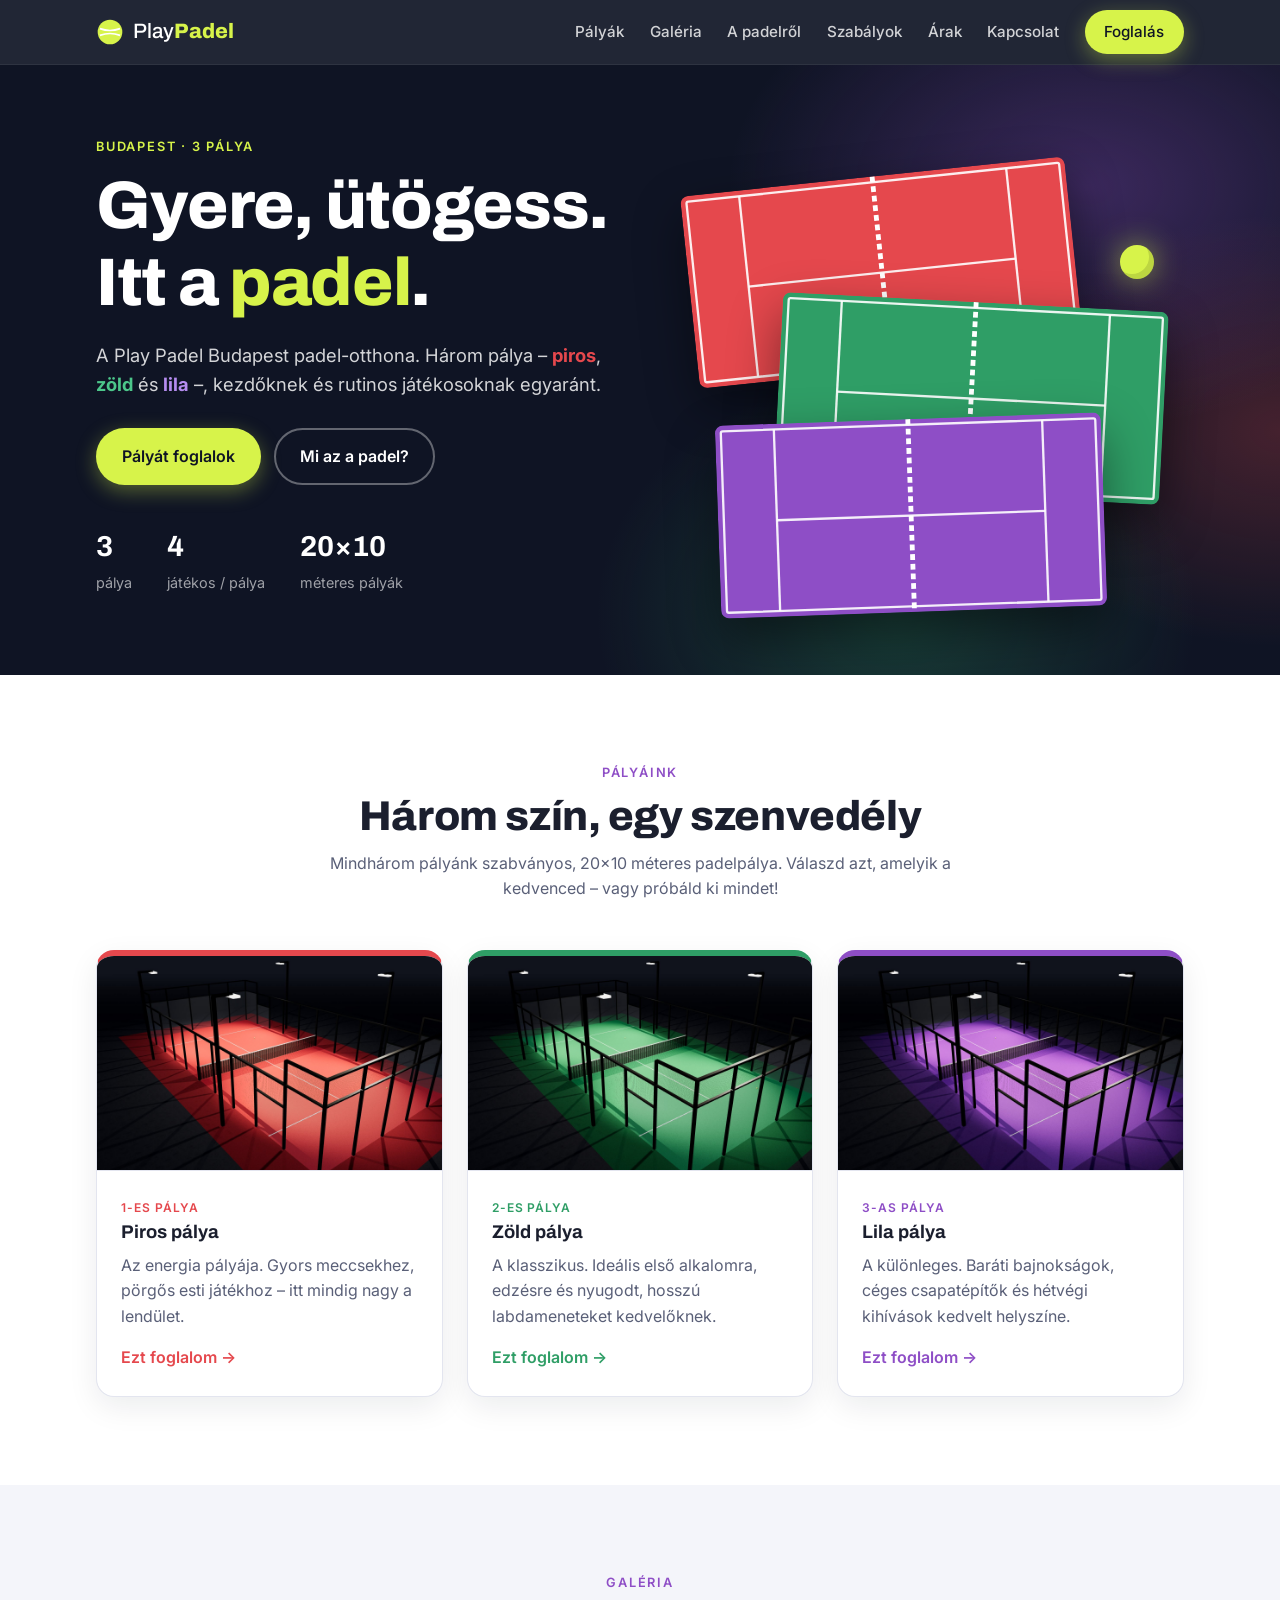
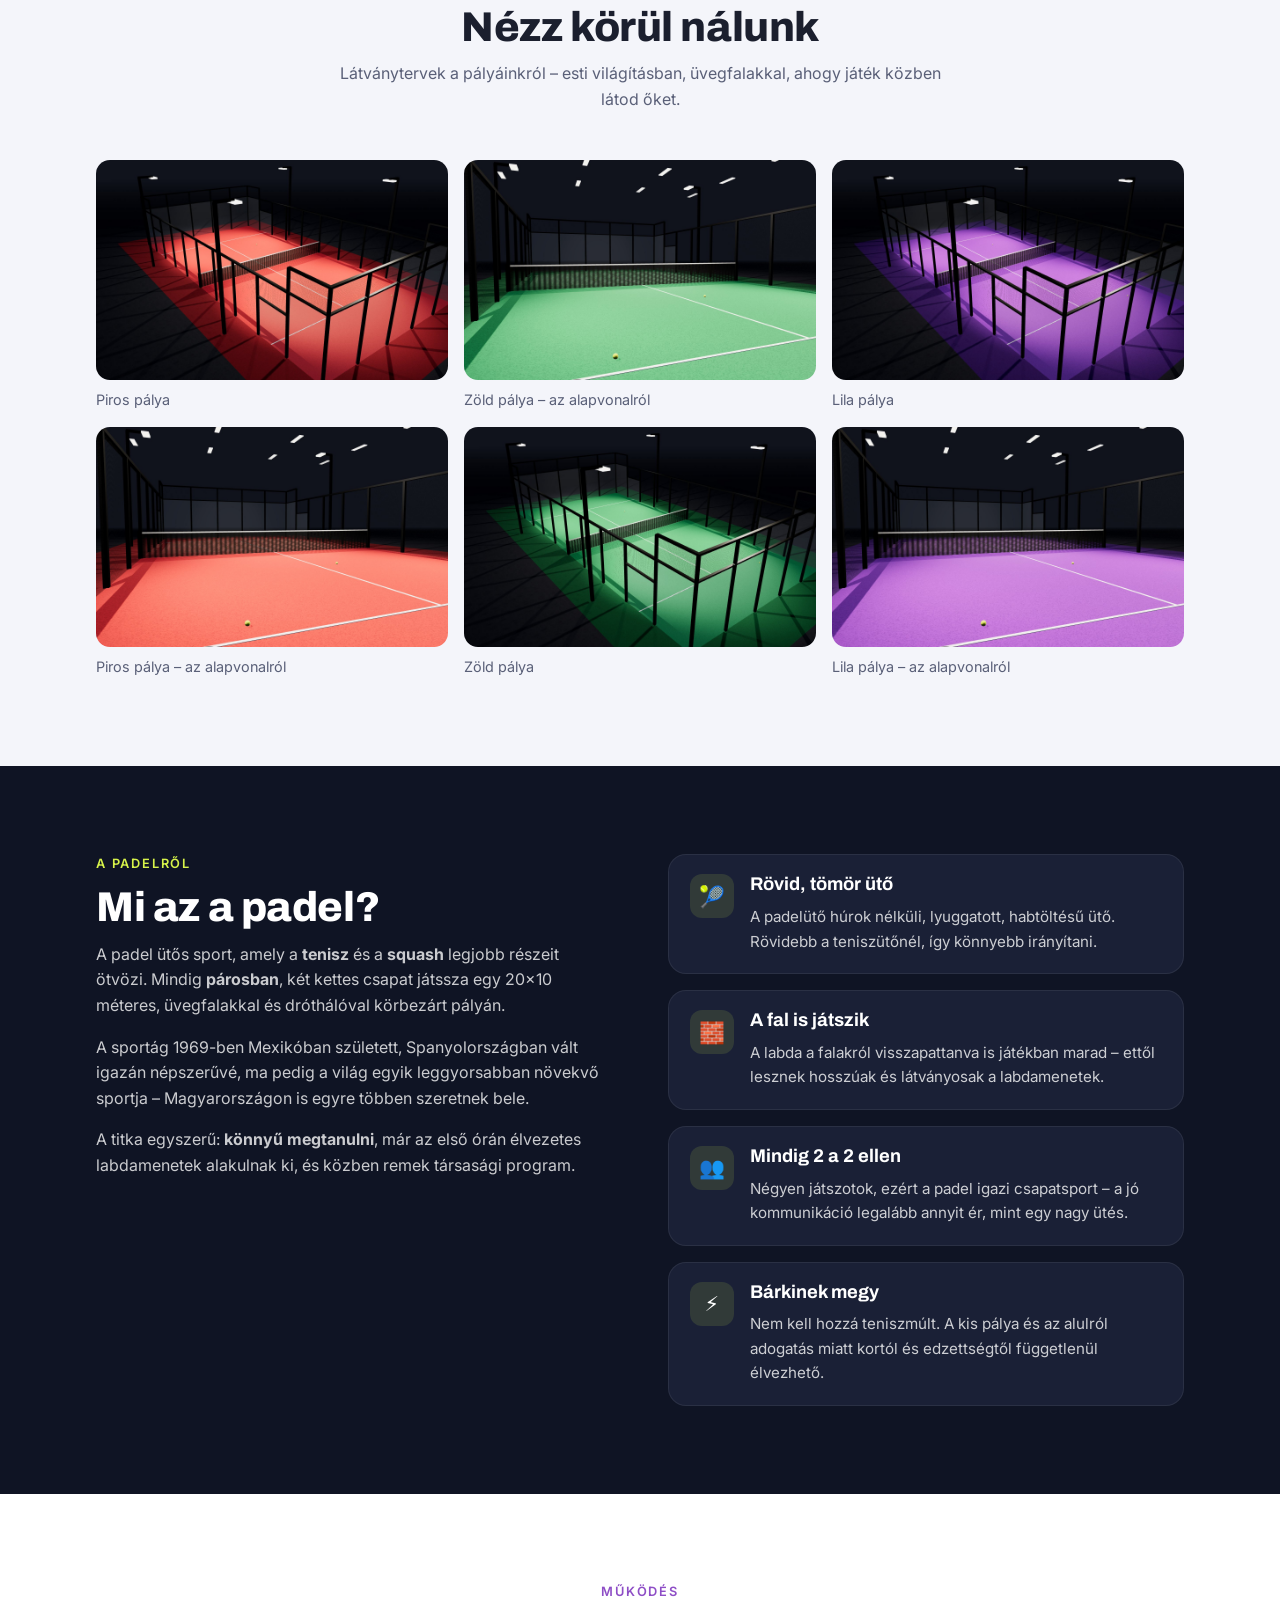
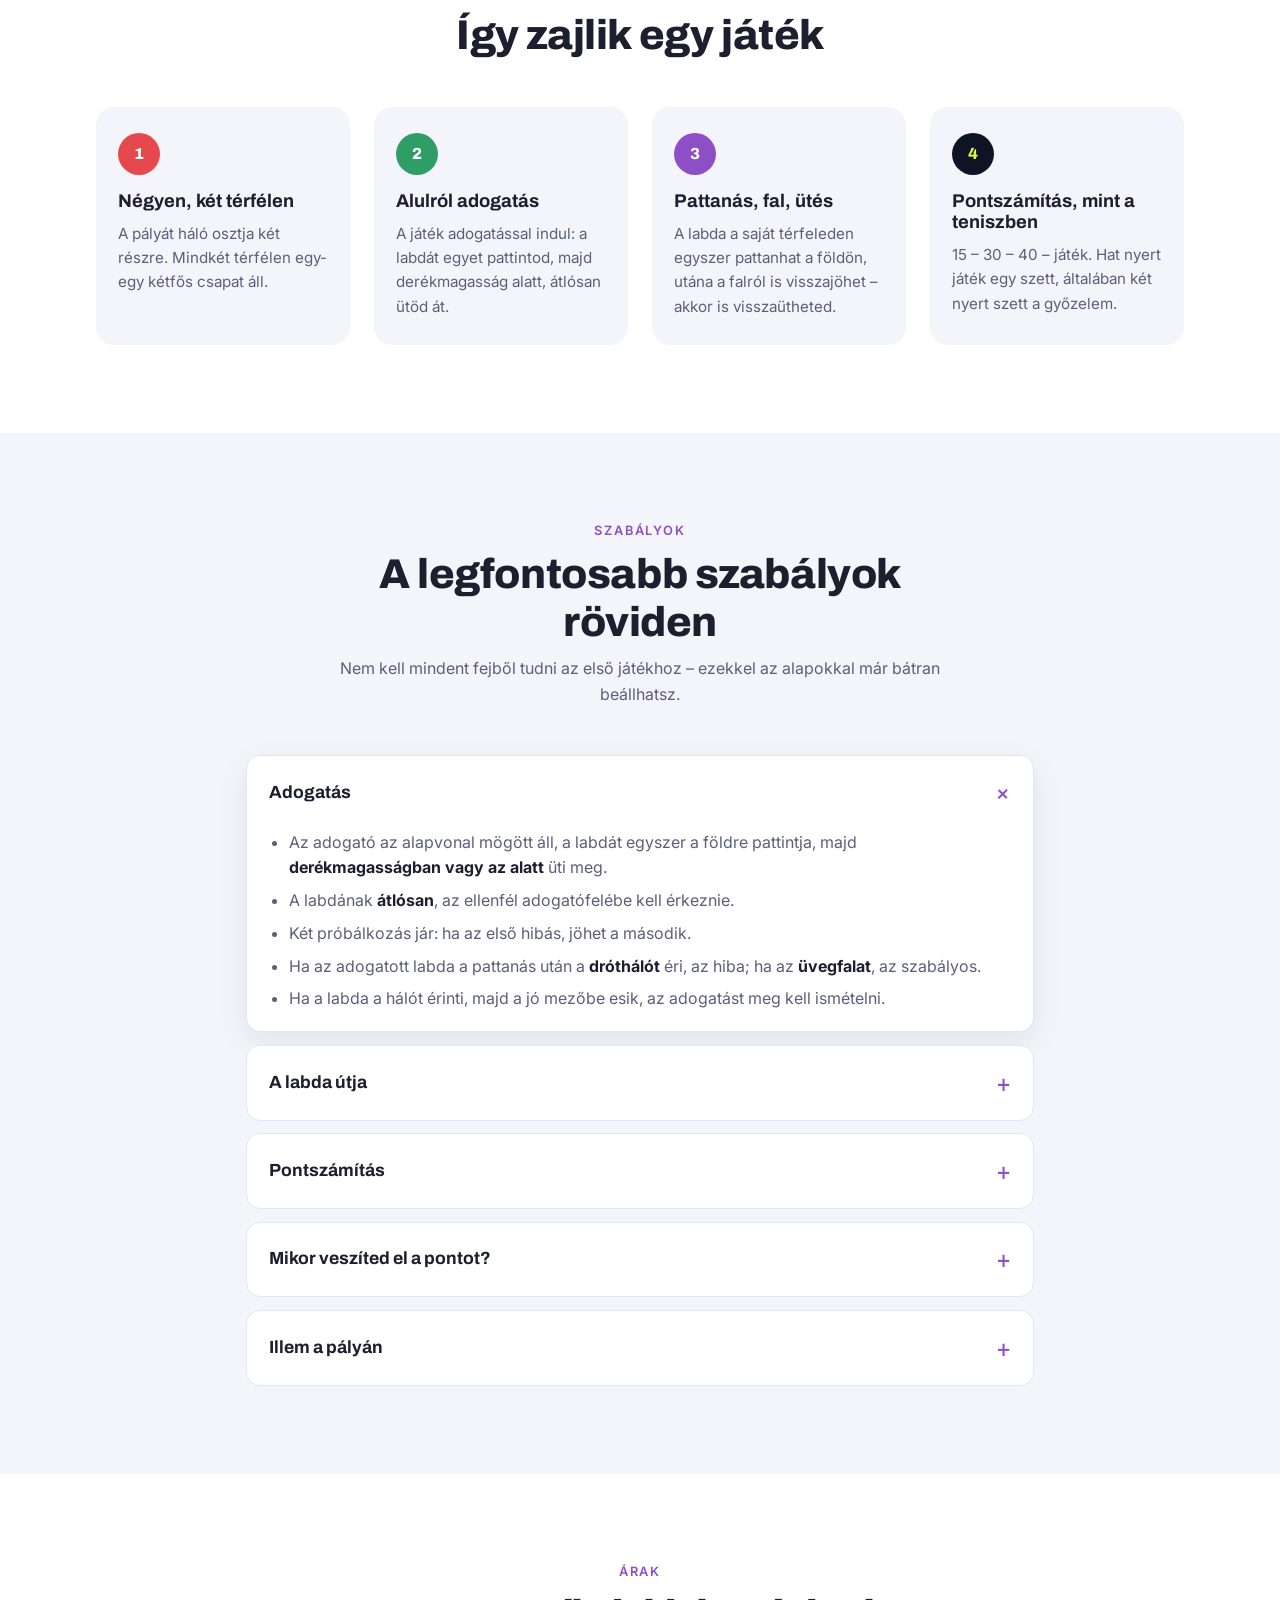
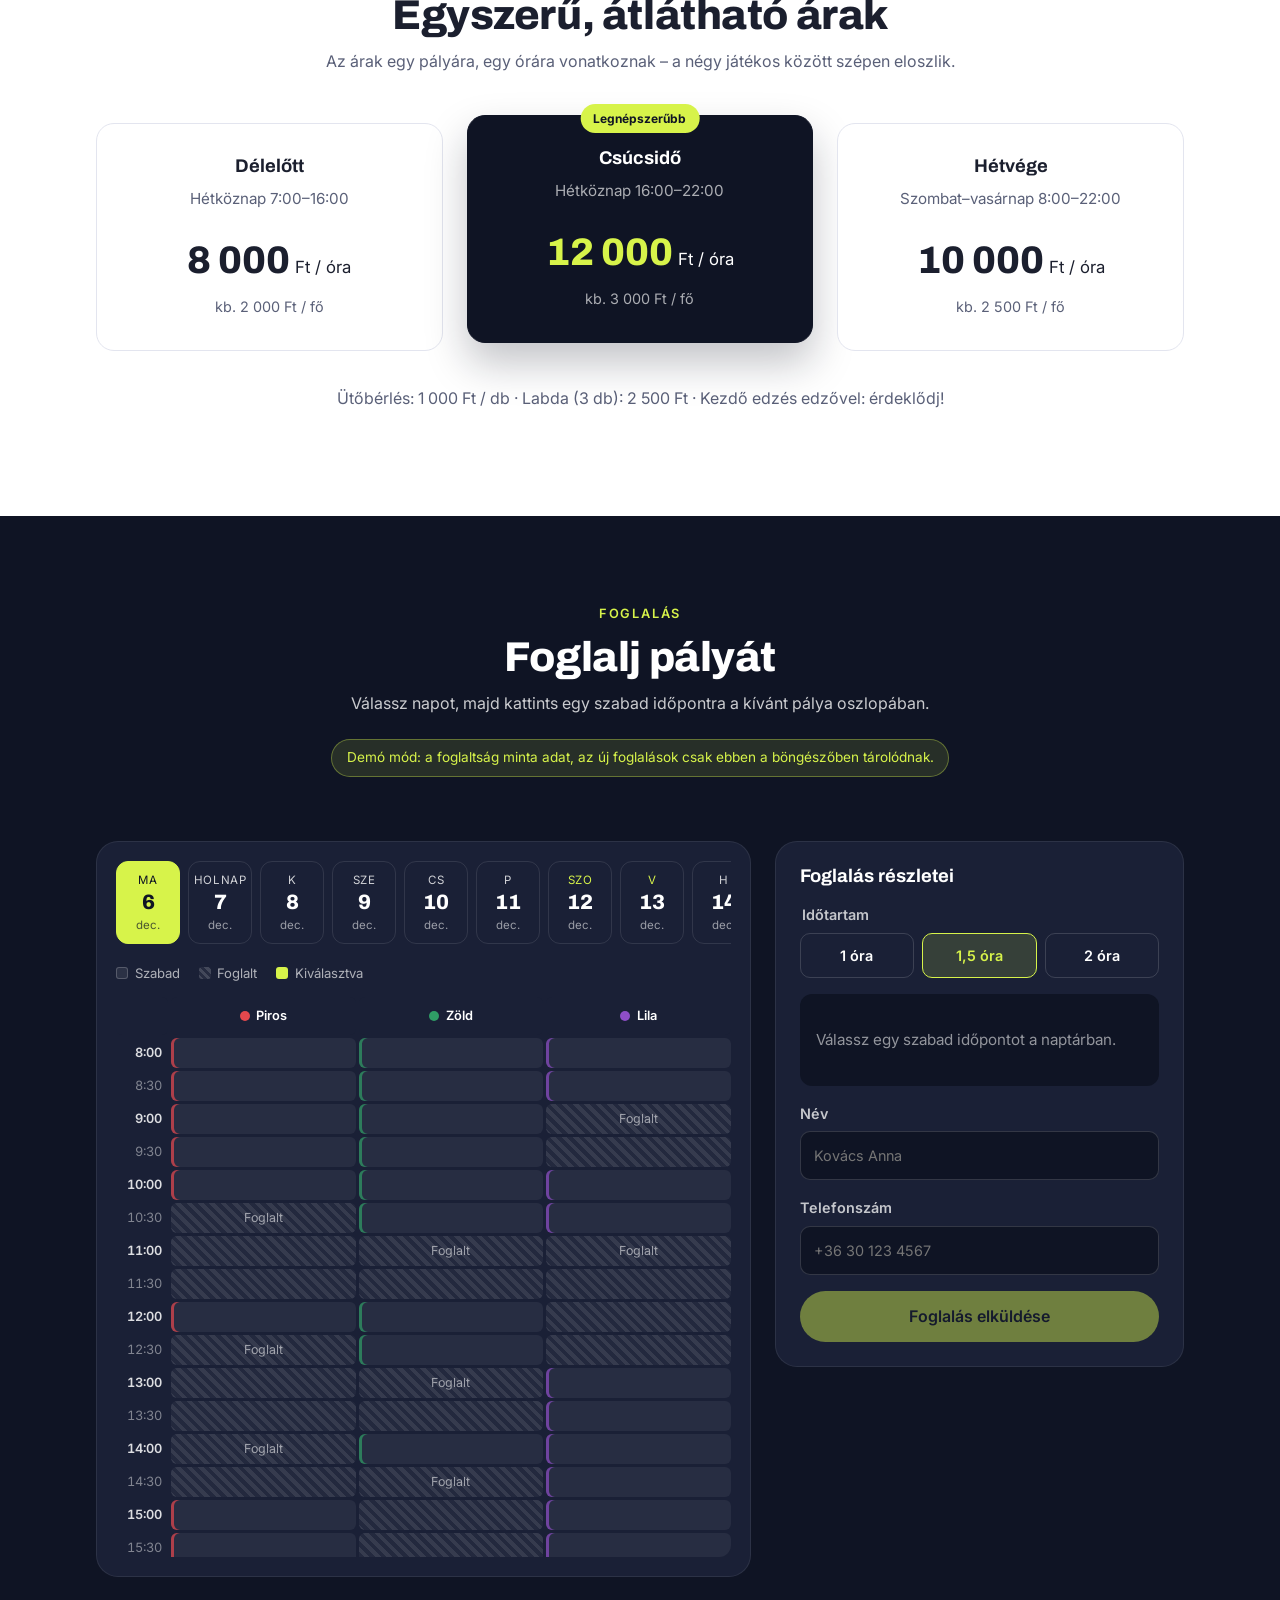
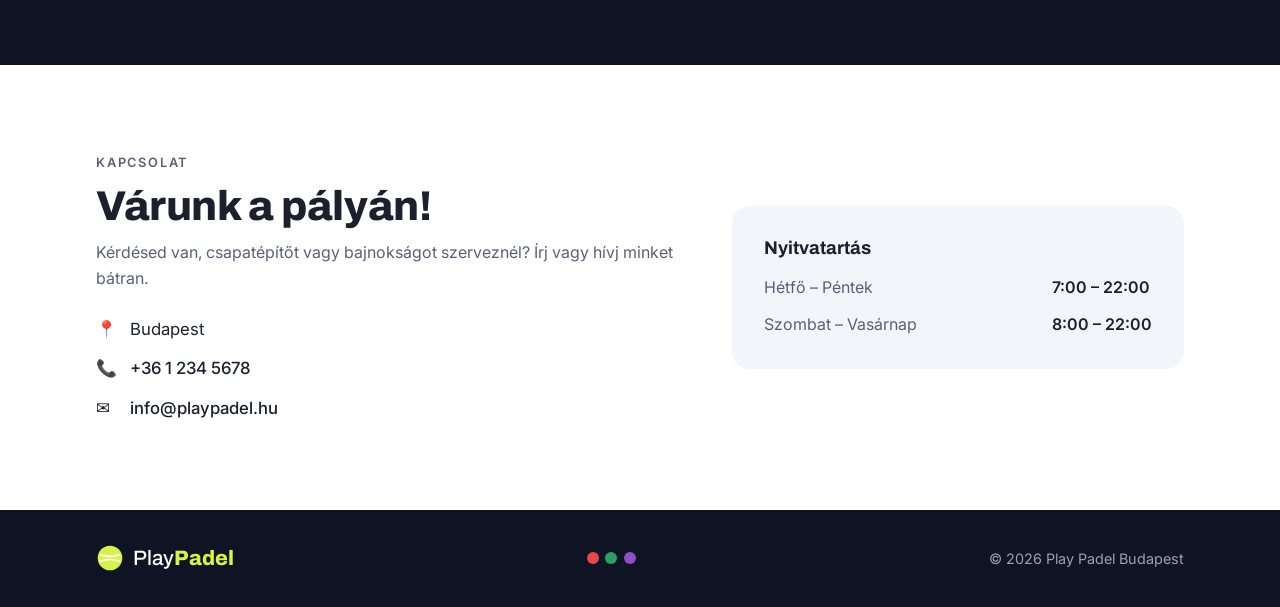
==== index.html @ eb6724a3 "Foglaltsági naptár, Supabase adatbázis-séma és pálya látványtervek - Foglaltsági naptár (14 nap, fél" ====
<!doctype html>
<html lang="hu">
<head>
  <meta charset="utf-8">
  <meta name="viewport" content="width=device-width, initial-scale=1">
  <title>Play Padel – Padel pályák Budapesten</title>
  <meta name="description" content="Play Padel Budapest: három padel pálya (piros, zöld, lila), pályafoglalás, szabályok és minden, amit a padelről tudni érdemes.">
  <link rel="preconnect" href="https://fonts.googleapis.com">
  <link rel="preconnect" href="https://fonts.gstatic.com" crossorigin>
  <link href="https://fonts.googleapis.com/css2?family=Archivo:wght@500;700;800&family=Inter:wght@400;500;600&display=swap" rel="stylesheet">
  <link rel="stylesheet" href="style.css">
  <link rel="icon" href="data:image/svg+xml,<svg xmlns='http://www.w3.org/2000/svg' viewBox='0 0 100 100'><circle cx='50' cy='50' r='44' fill='%23d7f34a'/><path d='M14 38c22 8 50 8 72 0M14 62c22-8 50-8 72 0' stroke='%23fff' stroke-width='6' fill='none'/></svg>">
</head>
<body>

  <!-- Navigáció -->
  <header class="site-header" id="top">
    <div class="container nav">
      <a href="#top" class="logo" aria-label="Play Padel – kezdőlap">
        <svg class="logo-ball" viewBox="0 0 100 100" aria-hidden="true">
          <circle cx="50" cy="50" r="44"/>
          <path d="M14 38c22 8 50 8 72 0M14 62c22-8 50-8 72 0"/>
        </svg>
        <span>Play<strong>Padel</strong></span>
      </a>
      <button class="menu-toggle" id="menu-toggle" aria-expanded="false" aria-controls="menu" aria-label="Menü">
        <span></span><span></span><span></span>
      </button>
      <nav class="menu" id="menu">
        <a href="#palyak">Pályák</a>
        <a href="#galeria">Galéria</a>
        <a href="#padel">A padelről</a>
        <a href="#szabalyok">Szabályok</a>
        <a href="#arak">Árak</a>
        <a href="#kapcsolat">Kapcsolat</a>
        <a href="#foglalas" class="btn btn-ball btn-sm">Foglalás</a>
      </nav>
    </div>
  </header>

  <!-- Hero -->
  <section class="hero">
    <div class="container hero-grid">
      <div class="hero-text">
        <p class="eyebrow">Budapest · 3 pálya</p>
        <h1>Gyere, ütögess.<br>Itt a <span class="hl">padel</span>.</h1>
        <p class="lead">A Play Padel Budapest padel-otthona. Három pálya – <b class="c-red">piros</b>, <b class="c-green">zöld</b> és <b class="c-purple">lila</b> –, kezdőknek és rutinos játékosoknak egyaránt.</p>
        <div class="hero-cta">
          <a href="#foglalas" class="btn btn-ball">Pályát foglalok</a>
          <a href="#padel" class="btn btn-outline">Mi az a padel?</a>
        </div>
        <ul class="hero-stats">
          <li><strong>3</strong><span>pálya</span></li>
          <li><strong>4</strong><span>játékos / pálya</span></li>
          <li><strong>20×10</strong><span>méteres pályák</span></li>
        </ul>
      </div>
      <div class="hero-visual" aria-hidden="true">
        <div class="court-stack">
          <svg class="court court-red" viewBox="0 0 200 100"><use href="#court-lines"/></svg>
          <svg class="court court-green" viewBox="0 0 200 100"><use href="#court-lines"/></svg>
          <svg class="court court-purple" viewBox="0 0 200 100"><use href="#court-lines"/></svg>
        </div>
        <div class="ball-bounce"></div>
      </div>
    </div>
  </section>

  <!-- Pálya-rajz sablon (felülnézet, 20×10 m) -->
  <svg width="0" height="0" style="position:absolute" aria-hidden="true">
    <defs>
      <g id="court-lines">
        <rect class="court-fill" x="0" y="0" width="200" height="100" rx="3"/>
        <g class="court-line" fill="none">
          <rect x="3" y="3" width="194" height="94" rx="1"/>
          <line x1="30.5" y1="3" x2="30.5" y2="97"/>
          <line x1="169.5" y1="3" x2="169.5" y2="97"/>
          <line x1="30.5" y1="50" x2="169.5" y2="50"/>
        </g>
        <line class="court-net" x1="100" y1="0" x2="100" y2="100"/>
      </g>
    </defs>
  </svg>

  <main>

    <!-- Pályák -->
    <section class="section" id="palyak">
      <div class="container">
        <div class="section-head">
          <p class="eyebrow">Pályáink</p>
          <h2>Három szín, egy szenvedély</h2>
          <p>Mindhárom pályánk szabványos, 20×10 méteres padelpálya. Válaszd azt, amelyik a kedvenced – vagy próbáld ki mindet!</p>
        </div>
        <div class="courts">
          <article class="court-card" style="--court: var(--red)">
            <img class="court-photo" src="images/palya-piros-attekintes.jpg" alt="Piros padelpálya felülnézetből, esti világításban" width="1600" height="1000" loading="lazy">
            <div class="court-card-body">
              <span class="tag">1-es pálya</span>
              <h3>Piros pálya</h3>
              <p>Az energia pályája. Gyors meccsekhez, pörgős esti játékhoz – itt mindig nagy a lendület.</p>
              <a href="#foglalas" class="link" data-court="piros">Ezt foglalom →</a>
            </div>
          </article>
          <article class="court-card" style="--court: var(--green)">
            <img class="court-photo" src="images/palya-zold-attekintes.jpg" alt="Zöld padelpálya felülnézetből, esti világításban" width="1600" height="1000" loading="lazy">
            <div class="court-card-body">
              <span class="tag">2-es pálya</span>
              <h3>Zöld pálya</h3>
              <p>A klasszikus. Ideális első alkalomra, edzésre és nyugodt, hosszú labdameneteket kedvelőknek.</p>
              <a href="#foglalas" class="link" data-court="zold">Ezt foglalom →</a>
            </div>
          </article>
          <article class="court-card" style="--court: var(--purple)">
            <img class="court-photo" src="images/palya-lila-attekintes.jpg" alt="Lila padelpálya felülnézetből, esti világításban" width="1600" height="1000" loading="lazy">
            <div class="court-card-body">
              <span class="tag">3-as pálya</span>
              <h3>Lila pálya</h3>
              <p>A különleges. Baráti bajnokságok, céges csapatépítők és hétvégi kihívások kedvelt helyszíne.</p>
              <a href="#foglalas" class="link" data-court="lila">Ezt foglalom →</a>
            </div>
          </article>
        </div>
      </div>
    </section>

    <!-- Galéria -->
    <section class="section section-soft" id="galeria">
      <div class="container">
        <div class="section-head">
          <p class="eyebrow">Galéria</p>
          <h2>Nézz körül nálunk</h2>
          <p>Látványtervek a pályáinkról – esti világításban, üvegfalakkal, ahogy játék közben látod őket.</p>
        </div>
        <div class="gallery">
          <figure><button type="button" data-full="images/palya-piros-attekintes.jpg"><img src="images/palya-piros-attekintes.jpg" alt="Piros pálya áttekintő nézet" loading="lazy" width="1600" height="1000"></button><figcaption>Piros pálya</figcaption></figure>
          <figure><button type="button" data-full="images/palya-zold-halo.jpg"><img src="images/palya-zold-halo.jpg" alt="Zöld pálya az alapvonal mögül" loading="lazy" width="1600" height="1000"></button><figcaption>Zöld pálya – az alapvonalról</figcaption></figure>
          <figure><button type="button" data-full="images/palya-lila-attekintes.jpg"><img src="images/palya-lila-attekintes.jpg" alt="Lila pálya áttekintő nézet" loading="lazy" width="1600" height="1000"></button><figcaption>Lila pálya</figcaption></figure>
          <figure><button type="button" data-full="images/palya-piros-halo.jpg"><img src="images/palya-piros-halo.jpg" alt="Piros pálya az alapvonal mögül" loading="lazy" width="1600" height="1000"></button><figcaption>Piros pálya – az alapvonalról</figcaption></figure>
          <figure><button type="button" data-full="images/palya-zold-attekintes.jpg"><img src="images/palya-zold-attekintes.jpg" alt="Zöld pálya áttekintő nézet" loading="lazy" width="1600" height="1000"></button><figcaption>Zöld pálya</figcaption></figure>
          <figure><button type="button" data-full="images/palya-lila-halo.jpg"><img src="images/palya-lila-halo.jpg" alt="Lila pálya az alapvonal mögül" loading="lazy" width="1600" height="1000"></button><figcaption>Lila pálya – az alapvonalról</figcaption></figure>
        </div>
      </div>
      <dialog class="lightbox" id="lightbox">
        <button type="button" class="lightbox-close" aria-label="Bezárás">×</button>
        <img src="" alt="">
      </dialog>
    </section>

    <!-- A padelről -->
    <section class="section section-dark" id="padel">
      <div class="container two-col">
        <div>
          <p class="eyebrow">A padelről</p>
          <h2>Mi az a padel?</h2>
          <p>A padel ütős sport, amely a <b>tenisz</b> és a <b>squash</b> legjobb részeit ötvözi. Mindig <b>párosban</b>, két kettes csapat játssza egy 20×10 méteres, üvegfalakkal és dróthálóval körbezárt pályán.</p>
          <p>A sportág 1969-ben Mexikóban született, Spanyolországban vált igazán népszerűvé, ma pedig a világ egyik leggyorsabban növekvő sportja – Magyarországon is egyre többen szeretnek bele.</p>
          <p>A titka egyszerű: <b>könnyű megtanulni</b>, már az első órán élvezetes labdamenetek alakulnak ki, és közben remek társasági program.</p>
        </div>
        <div class="feature-list">
          <div class="feature">
            <div class="feature-icon">🎾</div>
            <div>
              <h3>Rövid, tömör ütő</h3>
              <p>A padelütő húrok nélküli, lyuggatott, habtöltésű ütő. Rövidebb a teniszütőnél, így könnyebb irányítani.</p>
            </div>
          </div>
          <div class="feature">
            <div class="feature-icon">🧱</div>
            <div>
              <h3>A fal is játszik</h3>
              <p>A labda a falakról visszapattanva is játékban marad – ettől lesznek hosszúak és látványosak a labdamenetek.</p>
            </div>
          </div>
          <div class="feature">
            <div class="feature-icon">👥</div>
            <div>
              <h3>Mindig 2 a 2 ellen</h3>
              <p>Négyen játszotok, ezért a padel igazi csapatsport – a jó kommunikáció legalább annyit ér, mint egy nagy ütés.</p>
            </div>
          </div>
          <div class="feature">
            <div class="feature-icon">⚡</div>
            <div>
              <h3>Bárkinek megy</h3>
              <p>Nem kell hozzá teniszmúlt. A kis pálya és az alulról adogatás miatt kortól és edzettségtől függetlenül élvezhető.</p>
            </div>
          </div>
        </div>
      </div>
    </section>

    <!-- Hogyan működik -->
    <section class="section" id="mukodes">
      <div class="container">
        <div class="section-head">
          <p class="eyebrow">Működés</p>
          <h2>Így zajlik egy játék</h2>
        </div>
        <ol class="steps">
          <li>
            <span class="step-num">1</span>
            <h3>Négyen, két térfélen</h3>
            <p>A pályát háló osztja két részre. Mindkét térfélen egy-egy kétfős csapat áll.</p>
          </li>
          <li>
            <span class="step-num">2</span>
            <h3>Alulról adogatás</h3>
            <p>A játék adogatással indul: a labdát egyet pattintod, majd derékmagasság alatt, átlósan ütöd át.</p>
          </li>
          <li>
            <span class="step-num">3</span>
            <h3>Pattanás, fal, ütés</h3>
            <p>A labda a saját térfeleden egyszer pattanhat a földön, utána a falról is visszajöhet – akkor is visszaütheted.</p>
          </li>
          <li>
            <span class="step-num">4</span>
            <h3>Pontszámítás, mint a teniszben</h3>
            <p>15 – 30 – 40 – játék. Hat nyert játék egy szett, általában két nyert szett a győzelem.</p>
          </li>
        </ol>
      </div>
    </section>

    <!-- Szabályok -->
    <section class="section section-soft" id="szabalyok">
      <div class="container narrow">
        <div class="section-head">
          <p class="eyebrow">Szabályok</p>
          <h2>A legfontosabb szabályok röviden</h2>
          <p>Nem kell mindent fejből tudni az első játékhoz – ezekkel az alapokkal már bátran beállhatsz.</p>
        </div>

        <div class="rules">
          <details open>
            <summary>Adogatás</summary>
            <ul>
              <li>Az adogató az alapvonal mögött áll, a labdát egyszer a földre pattintja, majd <b>derékmagasságban vagy az alatt</b> üti meg.</li>
              <li>A labdának <b>átlósan</b>, az ellenfél adogatófelébe kell érkeznie.</li>
              <li>Két próbálkozás jár: ha az első hibás, jöhet a második.</li>
              <li>Ha az adogatott labda a pattanás után a <b>dróthálót</b> éri, az hiba; ha az <b>üvegfalat</b>, az szabályos.</li>
              <li>Ha a labda a hálót érinti, majd a jó mezőbe esik, az adogatást meg kell ismételni.</li>
            </ul>
          </details>

          <details>
            <summary>A labda útja</summary>
            <ul>
              <li>A labda a saját térfeleden <b>legfeljebb egyszer</b> pattanhat a földön.</li>
              <li>Pattanás után a labda falat érhet, és utána is visszaütheted.</li>
              <li>Röptézni (pattanás előtt visszaütni) szabad – kivéve az adogatás fogadásakor.</li>
              <li>Az átütött labdának először az <b>ellenfél talaját</b> kell érintenie; ha előbb a falat vagy a hálót találja el, elveszíted a pontot.</li>
              <li>Saját falad felhasználható: a labdát a saját falad felé is ütheted, hogy onnan pattanjon át az ellenfélhez.</li>
            </ul>
          </details>

          <details>
            <summary>Pontszámítás</summary>
            <ul>
              <li>A számolás a teniszből ismert: <b>15 – 30 – 40 – játék</b>.</li>
              <li>40–40-nél (egyenlő) két pont különbséggel lehet nyerni – vagy sok helyen a gyorsabb <b>„arany pont”</b> dönt: aki a következő pontot nyeri, viszi a játékot.</li>
              <li>Egy szettet az nyer, aki előbb nyer 6 játékot legalább 2 különbséggel; 6–6-nál rövidítés (tie-break) jön.</li>
              <li>A meccs jellemzően <b>két nyert szettig</b> tart.</li>
            </ul>
          </details>

          <details>
            <summary>Mikor veszíted el a pontot?</summary>
            <ul>
              <li>A labda kétszer pattan a térfeleden.</li>
              <li>Az ütésed a hálóba megy, vagy előbb a falat éri, mint az ellenfél talaját.</li>
              <li>A labda a te ütésed után közvetlenül a pályán kívülre repül.</li>
              <li>Hozzáérsz a hálóhoz – testtel vagy ütővel –, vagy átnyúlsz az ellenfél térfelére.</li>
              <li>A labda hozzád vagy a társadhoz ér.</li>
            </ul>
          </details>

          <details>
            <summary>Illem a pályán</summary>
            <ul>
              <li>Csak tiszta talpú, sima vagy „halszálkás” talpú sportcipőben lépj a pályára.</li>
              <li>A foglalt idősáv végén hagyd időben szabadon a pályát a következő csapatnak.</li>
              <li>Meccs előtt és után illik kezet fogni (vagy ütőt összeérinteni) az ellenféllel.</li>
            </ul>
          </details>
        </div>
      </div>
    </section>

    <!-- Árak -->
    <section class="section" id="arak">
      <div class="container">
        <div class="section-head">
          <p class="eyebrow">Árak</p>
          <h2>Egyszerű, átlátható árak</h2>
          <p>Az árak egy pályára, egy órára vonatkoznak – a négy játékos között szépen eloszlik.</p>
        </div>
        <div class="prices">
          <div class="price-card">
            <h3>Délelőtt</h3>
            <p class="price-time">Hétköznap 7:00–16:00</p>
            <p class="price"><strong>8 000</strong> Ft / óra</p>
            <p class="price-note">kb. 2 000 Ft / fő</p>
          </div>
          <div class="price-card featured">
            <span class="badge">Legnépszerűbb</span>
            <h3>Csúcsidő</h3>
            <p class="price-time">Hétköznap 16:00–22:00</p>
            <p class="price"><strong>12 000</strong> Ft / óra</p>
            <p class="price-note">kb. 3 000 Ft / fő</p>
          </div>
          <div class="price-card">
            <h3>Hétvége</h3>
            <p class="price-time">Szombat–vasárnap 8:00–22:00</p>
            <p class="price"><strong>10 000</strong> Ft / óra</p>
            <p class="price-note">kb. 2 500 Ft / fő</p>
          </div>
        </div>
        <p class="extras">Ütőbérlés: 1 000 Ft / db · Labda (3 db): 2 500 Ft · Kezdő edzés edzővel: érdeklődj!</p>
      </div>
    </section>

    <!-- Foglalás -->
    <section class="section section-dark" id="foglalas">
      <div class="container">
        <div class="section-head">
          <p class="eyebrow">Foglalás</p>
          <h2>Foglalj pályát</h2>
          <p>Válassz napot, majd kattints egy szabad időpontra a kívánt pálya oszlopában.</p>
          <p class="mode-badge" id="mode-badge" hidden></p>
        </div>

        <div class="booking-layout">
          <div class="calendar">
            <div class="date-strip" id="date-strip" aria-label="Nap kiválasztása"></div>
            <div class="legend" aria-hidden="true">
              <span><i class="lg-free"></i>Szabad</span>
              <span><i class="lg-busy"></i>Foglalt</span>
              <span><i class="lg-sel"></i>Kiválasztva</span>
            </div>
            <div class="slot-grid-wrap">
              <div class="slot-grid" id="slot-grid"></div>
            </div>
          </div>

          <form class="booking" id="booking" novalidate>
            <h3>Foglalás részletei</h3>

            <fieldset class="duration-picker">
              <legend>Időtartam</legend>
              <label><input type="radio" name="duration" value="60"><span>1 óra</span></label>
              <label><input type="radio" name="duration" value="90" checked><span>1,5 óra</span></label>
              <label><input type="radio" name="duration" value="120"><span>2 óra</span></label>
            </fieldset>

            <div class="summary" id="summary" aria-live="polite"></div>

            <label>Név
              <input type="text" name="name" autocomplete="name" placeholder="Kovács Anna" required>
            </label>
            <label>Telefonszám
              <input type="tel" name="phone" autocomplete="tel" placeholder="+36 30 123 4567" required>
            </label>

            <button type="submit" class="btn btn-ball btn-block" id="submit-btn" disabled>Foglalás elküldése</button>
            <p class="form-msg" id="form-msg" role="status" aria-live="polite"></p>
          </form>
        </div>
      </div>
    </section>

    <!-- Kapcsolat -->
    <section class="section" id="kapcsolat">
      <div class="container contact">
        <div>
          <p class="eyebrow">Kapcsolat</p>
          <h2>Várunk a pályán!</h2>
          <p>Kérdésed van, csapatépítőt vagy bajnokságot szerveznél? Írj vagy hívj minket bátran.</p>
          <ul class="contact-list">
            <li><span>📍</span> Budapest</li>
            <li><span>📞</span> <a href="tel:+3612345678">+36 1 234 5678</a></li>
            <li><span>✉️</span> <a href="mailto:info@playpadel.hu">info@playpadel.hu</a></li>
          </ul>
        </div>
        <div class="hours">
          <h3>Nyitvatartás</h3>
          <dl>
            <dt>Hétfő – Péntek</dt><dd>7:00 – 22:00</dd>
            <dt>Szombat – Vasárnap</dt><dd>8:00 – 22:00</dd>
          </dl>
        </div>
      </div>
    </section>

  </main>

  <footer class="footer">
    <div class="container footer-inner">
      <a href="#top" class="logo">
        <svg class="logo-ball" viewBox="0 0 100 100" aria-hidden="true">
          <circle cx="50" cy="50" r="44"/>
          <path d="M14 38c22 8 50 8 72 0M14 62c22-8 50-8 72 0"/>
        </svg>
        <span>Play<strong>Padel</strong></span>
      </a>
      <div class="footer-dots" aria-hidden="true"><i class="d-red"></i><i class="d-green"></i><i class="d-purple"></i></div>
      <p>© <span id="year"></span> Play Padel Budapest</p>
    </div>
  </footer>

  <script src="config.js"></script>
  <script src="booking.js"></script>
  <script src="script.js"></script>
</body>
</html>
---- style.css ----
:root {
  --red: #e5484d;
  --green: #2f9e66;
  --purple: #8e4ec6;
  --ball: #d7f34a;

  --ink: #0f1424;
  --ink-2: #1a2036;
  --text: #1b1f2e;
  --muted: #5a6078;
  --bg: #ffffff;
  --soft: #f4f5fa;
  --border: #e3e5ef;

  --radius: 18px;
  --shadow: 0 10px 30px rgba(15, 20, 36, .08);
}

* { box-sizing: border-box; }
html { scroll-behavior: smooth; scroll-padding-top: 72px; }

body {
  margin: 0;
  font-family: "Inter", system-ui, -apple-system, "Segoe UI", Roboto, sans-serif;
  color: var(--text);
  background: var(--bg);
  line-height: 1.6;
  -webkit-font-smoothing: antialiased;
}

h1, h2, h3 { font-family: "Archivo", "Inter", sans-serif; line-height: 1.15; margin: 0 0 .6rem; }
h2 { font-size: clamp(1.8rem, 4vw, 2.6rem); font-weight: 800; letter-spacing: -.01em; }
h3 { font-size: 1.15rem; font-weight: 700; }
p { margin: 0 0 1rem; }
a { color: inherit; }

.container { width: 100%; max-width: 1120px; margin: 0 auto; padding: 0 1rem; }
.narrow { max-width: 820px; }

.c-red { color: var(--red); }
.c-green { color: #4cc68a; }
.c-purple { color: #b58cf0; }

/* ---------- Gombok ---------- */
.btn {
  display: inline-flex;
  align-items: center;
  justify-content: center;
  gap: .4rem;
  padding: .85rem 1.5rem;
  border-radius: 999px;
  font-weight: 600;
  font-size: 1rem;
  text-decoration: none;
  border: 2px solid transparent;
  cursor: pointer;
  transition: transform .15s, box-shadow .15s, background .15s;
  font-family: inherit;
}
.btn:hover { transform: translateY(-2px); }
.btn-ball { background: var(--ball); color: var(--ink); box-shadow: 0 6px 20px rgba(215, 243, 74, .35); }
.btn-outline { border-color: rgba(255,255,255,.35); color: #fff; }
.btn-outline:hover { border-color: #fff; }
.btn-sm { padding: .5rem 1.1rem; font-size: .95rem; }
.btn-block { width: 100%; }

/* ---------- Fejléc ---------- */
.site-header {
  position: sticky;
  top: 0;
  z-index: 50;
  background: rgba(15, 20, 36, .92);
  backdrop-filter: blur(10px);
  border-bottom: 1px solid rgba(255,255,255,.06);
}
.nav { display: flex; align-items: center; justify-content: space-between; height: 64px; }

.logo {
  display: inline-flex;
  align-items: center;
  gap: .55rem;
  text-decoration: none;
  color: #fff;
  font-family: "Archivo", sans-serif;
  font-size: 1.3rem;
  font-weight: 500;
}
.logo strong { font-weight: 800; color: var(--ball); }
.logo-ball { width: 28px; height: 28px; }
.logo-ball circle { fill: var(--ball); }
.logo-ball path { stroke: #fff; stroke-width: 6; fill: none; }

.menu { display: flex; align-items: center; gap: 1.6rem; }
.menu a { color: rgba(255,255,255,.8); text-decoration: none; font-weight: 500; font-size: .95rem; }
.menu a:hover { color: #fff; }
.menu a.btn { color: var(--ink); }

.menu-toggle {
  display: none;
  width: 44px;
  height: 44px;
  background: none;
  border: 0;
  cursor: pointer;
  flex-direction: column;
  justify-content: center;
  gap: 5px;
  padding: 10px;
}
.menu-toggle span { display: block; height: 2px; background: #fff; border-radius: 2px; transition: transform .2s, opacity .2s; }
.menu-toggle[aria-expanded="true"] span:nth-child(1) { transform: translateY(7px) rotate(45deg); }
.menu-toggle[aria-expanded="true"] span:nth-child(2) { opacity: 0; }
.menu-toggle[aria-expanded="true"] span:nth-child(3) { transform: translateY(-7px) rotate(-45deg); }

/* ---------- Hero ---------- */
.hero {
  background:
    radial-gradient(600px 400px at 85% 20%, rgba(142, 78, 198, .35), transparent 60%),
    radial-gradient(500px 400px at 70% 90%, rgba(47, 158, 102, .30), transparent 60%),
    radial-gradient(500px 360px at 100% 60%, rgba(229, 72, 77, .25), transparent 60%),
    var(--ink);
  color: #fff;
  padding: 4.5rem 0 5rem;
  overflow: hidden;
}
.hero-grid { display: grid; grid-template-columns: 1.1fr 1fr; gap: 3rem; align-items: center; }
.eyebrow {
  text-transform: uppercase;
  letter-spacing: .14em;
  font-size: .8rem;
  font-weight: 600;
  color: var(--purple);
  margin-bottom: .6rem;
}
.hero .eyebrow, .section-dark .eyebrow { color: var(--ball); }
.hero h1 { font-size: clamp(2.4rem, 6vw, 4.2rem); font-weight: 800; letter-spacing: -.02em; margin-bottom: 1.2rem; }
.hl { color: var(--ball); }
.lead { font-size: 1.15rem; color: rgba(255,255,255,.82); max-width: 34rem; }
.hero-cta { display: flex; flex-wrap: wrap; gap: .8rem; margin: 1.8rem 0 2.4rem; }
.hero-stats { list-style: none; padding: 0; margin: 0; display: flex; gap: 2.2rem; flex-wrap: wrap; }
.hero-stats strong { display: block; font-family: "Archivo", sans-serif; font-size: 1.8rem; color: #fff; }
.hero-stats span { color: rgba(255,255,255,.6); font-size: .9rem; }

.hero-visual { position: relative; height: 380px; }
.court-stack { position: absolute; inset: 0; }
.court-stack .court {
  position: absolute;
  width: 78%;
  border-radius: 8px;
  box-shadow: 0 20px 50px rgba(0,0,0,.45);
  transition: transform .4s;
}
.court-stack .court-red    { top: 0;    left: 0;   transform: rotate(-6deg); }
.court-stack .court-green  { top: 33%;  left: 18%; transform: rotate(3deg); }
.court-stack .court-purple { top: 64%;  left: 6%;  transform: rotate(-2deg); }
.hero-visual:hover .court-red { transform: rotate(-8deg) translateY(-6px); }
.hero-visual:hover .court-purple { transform: rotate(0deg) translateY(6px); }

.ball-bounce {
  position: absolute;
  width: 34px; height: 34px;
  right: 6%; top: 18%;
  border-radius: 50%;
  background: var(--ball);
  box-shadow: inset -5px -5px 0 rgba(0,0,0,.12), 0 0 30px rgba(215,243,74,.6);
  animation: bounce 1.4s cubic-bezier(.5,0,.5,1) infinite;
}
@keyframes bounce {
  0%, 100% { transform: translateY(0); }
  50% { transform: translateY(120px); }
}

/* Pálya SVG */
.court { display: block; width: 100%; height: auto; }
.court-fill { fill: var(--court, var(--green)); }
.court-red    { --court: var(--red); }
.court-green  { --court: var(--green); }
.court-purple { --court: var(--purple); }
.court-line { stroke: rgba(255,255,255,.9); stroke-width: 1.2; }
.court-net { stroke: #fff; stroke-width: 2.5; stroke-dasharray: 3 2; }

/* ---------- Szekciók ---------- */
.section { padding: 5.5rem 0; }
.section-soft { background: var(--soft); }
.section-dark { background: var(--ink); color: #fff; }
.section-dark p { color: rgba(255,255,255,.78); }
.section-head { text-align: center; max-width: 640px; margin: 0 auto 3rem; }
.section-head p:last-child { color: var(--muted); }
.section-dark .section-head p:last-child { color: rgba(255,255,255,.7); }

/* Pályák */
.courts { display: grid; grid-template-columns: repeat(3, 1fr); gap: 1.5rem; }
.court-card {
  border-radius: var(--radius);
  background: #fff;
  border: 1px solid var(--border);
  overflow: hidden;
  box-shadow: var(--shadow);
  transition: transform .2s;
  border-top: 6px solid var(--court);
}
.court-card:hover { transform: translateY(-4px); }
.court-card .court { border-bottom: 1px solid var(--border); }
.court-card-body { padding: 1.4rem 1.5rem 1.6rem; }
.court-card-body p { color: var(--muted); }
.tag {
  display: inline-block;
  font-size: .75rem;
  font-weight: 600;
  text-transform: uppercase;
  letter-spacing: .08em;
  color: var(--court);
  margin-bottom: .3rem;
}
.link { color: var(--court); font-weight: 600; text-decoration: none; }
.link:hover { text-decoration: underline; }

/* A padelről */
.two-col { display: grid; grid-template-columns: 1fr 1fr; gap: 3.5rem; align-items: start; }
.feature-list { display: grid; gap: 1rem; }
.feature {
  display: flex;
  gap: 1rem;
  background: var(--ink-2);
  border: 1px solid rgba(255,255,255,.07);
  border-radius: var(--radius);
  padding: 1.2rem 1.3rem;
}
.feature p { margin: 0; font-size: .95rem; }
.feature-icon {
  flex: 0 0 44px;
  height: 44px;
  display: grid;
  place-items: center;
  border-radius: 12px;
  background: rgba(215,243,74,.12);
  font-size: 1.3rem;
}

/* Lépések */
.steps {
  list-style: none;
  padding: 0;
  margin: 0;
  display: grid;
  grid-template-columns: repeat(4, 1fr);
  gap: 1.5rem;
}
.steps li {
  padding: 1.6rem 1.4rem;
  border-radius: var(--radius);
  background: var(--soft);
  position: relative;
}
.steps p { color: var(--muted); margin: 0; font-size: .95rem; }
.step-num {
  display: grid;
  place-items: center;
  width: 42px;
  height: 42px;
  border-radius: 50%;
  font-family: "Archivo", sans-serif;
  font-weight: 800;
  color: #fff;
  margin-bottom: 1rem;
}
.steps li:nth-child(1) .step-num { background: var(--red); }
.steps li:nth-child(2) .step-num { background: var(--green); }
.steps li:nth-child(3) .step-num { background: var(--purple); }
.steps li:nth-child(4) .step-num { background: var(--ink); color: var(--ball); }

/* Szabályok */
.rules { display: grid; gap: .8rem; }
.rules details {
  background: #fff;
  border: 1px solid var(--border);
  border-radius: 14px;
  padding: 0 1.4rem;
  transition: box-shadow .2s;
}
.rules details[open] { box-shadow: var(--shadow); }
.rules summary {
  cursor: pointer;
  list-style: none;
  font-family: "Archivo", sans-serif;
  font-weight: 700;
  font-size: 1.1rem;
  padding: 1.1rem 0;
  display: flex;
  justify-content: space-between;
  align-items: center;
}
.rules summary::-webkit-details-marker { display: none; }
.rules summary::after {
  content: "+";
  font-size: 1.5rem;
  font-weight: 500;
  color: var(--purple);
  transition: transform .2s;
}
.rules details[open] summary::after { transform: rotate(45deg); }
.rules ul { margin: 0 0 1.2rem; padding-left: 1.2rem; color: var(--muted); }
.rules li { margin-bottom: .45rem; }
.rules li b { color: var(--text); }

/* Árak */
.prices { display: grid; grid-template-columns: repeat(3, 1fr); gap: 1.5rem; align-items: stretch; }
.price-card {
  position: relative;
  border: 1px solid var(--border);
  border-radius: var(--radius);
  padding: 2rem 1.6rem;
  text-align: center;
  background: #fff;
}
.price-card.featured { background: var(--ink); color: #fff; border-color: var(--ink); transform: translateY(-8px); box-shadow: 0 20px 40px rgba(15,20,36,.25); }
.price-time { color: var(--muted); font-size: .95rem; }
.featured .price-time, .featured .price-note { color: rgba(255,255,255,.65); }
.price { font-size: 1.05rem; margin: 1.2rem 0 .2rem; }
.price strong { font-family: "Archivo", sans-serif; font-size: 2.4rem; font-weight: 800; }
.featured .price strong { color: var(--ball); }
.price-note { color: var(--muted); font-size: .9rem; margin: 0; }
.badge {
  position: absolute;
  top: -12px;
  left: 50%;
  transform: translateX(-50%);
  background: var(--ball);
  color: var(--ink);
  font-size: .75rem;
  font-weight: 700;
  padding: .3rem .8rem;
  border-radius: 999px;
  white-space: nowrap;
}
.extras { text-align: center; color: var(--muted); margin-top: 2.2rem; }

/* Galéria */
.court-photo { display: block; width: 100%; height: auto; aspect-ratio: 16 / 10; object-fit: cover; border-bottom: 1px solid var(--border); }
.gallery { display: grid; grid-template-columns: repeat(3, 1fr); gap: 1rem; }
.gallery figure { margin: 0; }
.gallery button { display: block; width: 100%; padding: 0; border: 0; border-radius: 14px; overflow: hidden; cursor: zoom-in; background: var(--ink); }
.gallery img { display: block; width: 100%; height: auto; aspect-ratio: 16 / 10; object-fit: cover; transition: transform .35s, opacity .2s; }
.gallery button:hover img { transform: scale(1.04); }
.gallery button:focus-visible { outline: 3px solid var(--purple); outline-offset: 3px; }
.gallery figcaption { font-size: .9rem; color: var(--muted); margin-top: .5rem; }

.lightbox { padding: 0; border: 0; background: transparent; max-width: min(1200px, 94vw); }
.lightbox::backdrop { background: rgba(8, 10, 18, .85); }
.lightbox img { display: block; width: 100%; height: auto; border-radius: 12px; }
.lightbox-close {
  position: absolute; top: .6rem; right: .6rem;
  width: 2.5rem; height: 2.5rem; border-radius: 50%; border: 0;
  background: rgba(15,20,36,.75); color: #fff; font-size: 1.5rem; cursor: pointer;
}

/* Foglalás */
.mode-badge {
  display: inline-block;
  margin-top: .4rem;
  padding: .45rem .9rem;
  border-radius: 999px;
  background: rgba(215, 243, 74, .12);
  border: 1px solid rgba(215, 243, 74, .35);
  color: var(--ball) !important;
  font-size: .85rem;
}
.mode-badge[hidden] { display: none; }

.booking-layout { display: grid; grid-template-columns: minmax(0, 1.6fr) minmax(280px, 1fr); gap: 1.5rem; align-items: start; }

.calendar {
  background: var(--ink-2);
  border: 1px solid rgba(255,255,255,.08);
  border-radius: 22px;
  padding: 1.2rem;
  min-width: 0;
}

.date-strip { display: flex; gap: .5rem; overflow-x: auto; padding-bottom: .6rem; scrollbar-width: thin; }
.day {
  flex: 0 0 auto;
  width: 64px;
  display: grid;
  justify-items: center;
  gap: .1rem;
  padding: .55rem 0;
  border-radius: 12px;
  border: 1px solid rgba(255,255,255,.1);
  background: transparent;
  color: rgba(255,255,255,.8);
  font: inherit;
  cursor: pointer;
  transition: background .15s, border-color .15s;
}
.day:hover { border-color: rgba(255,255,255,.3); }
.day-name { font-size: .72rem; text-transform: uppercase; letter-spacing: .06em; }
.day-num { font-family: "Archivo", sans-serif; font-size: 1.3rem; font-weight: 800; color: #fff; line-height: 1.1; }
.day-month { font-size: .72rem; opacity: .7; }
.day.weekend .day-name { color: var(--ball); }
.day.active { background: var(--ball); border-color: var(--ball); }
.day.active, .day.active .day-num, .day.active .day-name { color: var(--ink); }

.legend { display: flex; gap: 1.2rem; flex-wrap: wrap; font-size: .82rem; color: rgba(255,255,255,.65); margin: .6rem 0 .8rem; }
.legend i { display: inline-block; width: 12px; height: 12px; border-radius: 3px; margin-right: .4rem; vertical-align: -1px; }
.lg-free { background: rgba(255,255,255,.08); border: 1px solid rgba(255,255,255,.2); }
.lg-busy { background: repeating-linear-gradient(45deg, rgba(255,255,255,.18) 0 3px, rgba(255,255,255,.05) 3px 6px); }
.lg-sel { background: var(--ball); }

.slot-grid-wrap { max-height: 560px; overflow-y: auto; border-radius: 12px; scrollbar-width: thin; }
.slot-grid {
  display: grid;
  grid-template-columns: 52px repeat(3, minmax(0, 1fr));
  gap: 3px;
  transition: opacity .2s;
}
.slot-grid.loading { opacity: .4; pointer-events: none; }

.cell { font-size: .8rem; min-height: 30px; display: flex; align-items: center; justify-content: center; border-radius: 6px; }
.cell.head {
  position: sticky; top: 0; z-index: 2;
  background: var(--ink-2);
  font-weight: 600; color: #fff; min-height: 38px; gap: .4rem;
  transition: background .3s;
}
.cell.head i { width: 10px; height: 10px; border-radius: 50%; display: inline-block; }
.cell.head.focus { background: rgba(215,243,74,.18); }
.court-piros { --court: var(--red); }
.court-zold  { --court: var(--green); }
.court-lila  { --court: var(--purple); }
.cell.head i, .sum-court i { background: var(--court); }

.cell.time { color: rgba(255,255,255,.45); justify-content: flex-end; padding-right: .4rem; font-variant-numeric: tabular-nums; }
.cell.time.full-hour { color: rgba(255,255,255,.85); font-weight: 600; }

.cell.slot { border: 0; font: inherit; font-size: .78rem; padding: 0 .3rem; color: rgba(255,255,255,.7); white-space: nowrap; overflow: hidden; }
.cell.slot.free { background: rgba(255,255,255,.06); cursor: pointer; box-shadow: inset 3px 0 0 color-mix(in srgb, var(--court) 70%, transparent); }
.cell.slot.free:hover { background: color-mix(in srgb, var(--court) 40%, transparent); color: #fff; }
.cell.slot.free:hover::after { content: "+"; font-weight: 700; }
.cell.slot.free:focus-visible { outline: 2px solid var(--ball); outline-offset: -2px; }
.cell.slot.busy { background: repeating-linear-gradient(45deg, rgba(255,255,255,.12) 0 4px, rgba(255,255,255,.04) 4px 8px); color: rgba(255,255,255,.55); cursor: not-allowed; }
.cell.slot.past { background: rgba(255,255,255,.02); cursor: not-allowed; }
.cell.slot.sel { background: var(--ball); color: var(--ink); font-weight: 700; box-shadow: none; }
.cell.slot.sel:hover::after { content: none; }

.booking {
  background: var(--ink-2);
  border: 1px solid rgba(255,255,255,.08);
  border-radius: 22px;
  padding: 1.5rem;
  display: grid;
  gap: 1rem;
  position: sticky;
  top: 84px;
}
.booking h3 { margin: 0; }

.duration-picker { border: 0; padding: 0; margin: 0; display: grid; grid-template-columns: repeat(3, 1fr); gap: .5rem; }
.duration-picker legend { font-size: .9rem; font-weight: 600; color: rgba(255,255,255,.75); margin-bottom: .45rem; }
.duration-picker label { display: block; cursor: pointer; }
.duration-picker input { position: absolute; opacity: 0; pointer-events: none; }
.duration-picker span {
  display: block; text-align: center; padding: .6rem .3rem; border-radius: 10px;
  border: 1px solid rgba(255,255,255,.15); font-weight: 600; font-size: .9rem; color: #fff;
}
.duration-picker input:checked + span { background: rgba(215,243,74,.15); border-color: var(--ball); color: var(--ball); }
.duration-picker input:focus-visible + span { outline: 2px solid var(--ball); outline-offset: 2px; }

.summary {
  background: var(--ink);
  border-radius: 12px;
  padding: 1rem;
  min-height: 92px;
  display: grid;
  gap: .35rem;
  align-content: center;
  font-size: .95rem;
  color: rgba(255,255,255,.85);
}
.sum-court { font-weight: 700; color: #fff; display: flex; align-items: center; gap: .5rem; }
.sum-court i { width: 12px; height: 12px; border-radius: 50%; display: inline-block; }
.sum-when strong { color: #fff; font-size: 1.15rem; }
.sum-price strong { color: var(--ball); }
.muted-light { color: rgba(255,255,255,.55); }

.booking label { display: grid; gap: .4rem; font-size: .9rem; font-weight: 600; color: rgba(255,255,255,.75); }
.booking input[type="text"], .booking input[type="tel"] {
  font: inherit; font-weight: 400; color: #fff; background: var(--ink);
  border: 1px solid rgba(255,255,255,.15); border-radius: 10px; padding: .75rem .85rem; width: 100%;
}
.booking input:focus { outline: 2px solid var(--ball); outline-offset: 1px; border-color: transparent; }
.booking input.invalid { border-color: var(--red); }
.booking .btn[disabled] { opacity: .45; cursor: not-allowed; transform: none; box-shadow: none; }
.form-msg { margin: 0; min-height: 1.5em; font-weight: 500; font-size: .92rem; }
.form-msg:empty { display: none; }
.form-msg.ok { color: var(--ball); }
.form-msg.err { color: #ff8a8d; }

@media (max-width: 960px) {
  .booking-layout { grid-template-columns: 1fr; }
  .booking { position: static; }
  .gallery { grid-template-columns: repeat(2, 1fr); }
}
@media (max-width: 560px) {
  .calendar { padding: .8rem; }
  .slot-grid { grid-template-columns: 44px repeat(3, minmax(0, 1fr)); }
  .slot-grid-wrap { max-height: 440px; }
  .gallery { grid-template-columns: 1fr; }
}

/* Kapcsolat */
.contact { display: grid; grid-template-columns: 1.3fr 1fr; gap: 3rem; align-items: center; }
.contact > div > p { color: var(--muted); }
.contact-list { list-style: none; padding: 0; margin: 1.5rem 0 0; display: grid; gap: .8rem; font-size: 1.05rem; }
.contact-list span { display: inline-block; width: 1.8rem; }
.contact-list a { text-decoration: none; font-weight: 500; }
.contact-list a:hover { color: var(--purple); }
.hours { background: var(--soft); border-radius: var(--radius); padding: 2rem; }
.hours dl { display: grid; grid-template-columns: 1fr auto; gap: .7rem 1rem; margin: 1rem 0 0; }
.hours dt { color: var(--muted); }
.hours dd { margin: 0; font-weight: 600; }

/* Lábléc */
.footer { background: var(--ink); color: rgba(255,255,255,.6); padding: 2rem 0; }
.footer-inner { display: flex; align-items: center; justify-content: space-between; gap: 1rem; flex-wrap: wrap; }
.footer p { margin: 0; font-size: .9rem; }
.footer-dots { display: flex; gap: .4rem; }
.footer-dots i { width: 12px; height: 12px; border-radius: 50%; display: block; }
.d-red { background: var(--red); }
.d-green { background: var(--green); }
.d-purple { background: var(--purple); }

/* ---------- Reszponzív ---------- */
@media (max-width: 960px) {
  .hero-grid, .two-col, .contact { grid-template-columns: 1fr; }
  .hero-visual { height: 300px; max-width: 480px; }
  .courts, .prices { grid-template-columns: 1fr; max-width: 520px; margin: 0 auto; }
  .price-card.featured { transform: none; }
  .steps { grid-template-columns: repeat(2, 1fr); }
}

@media (max-width: 820px) {
  .menu-toggle { display: flex; }
  .menu {
    position: absolute;
    top: 64px;
    left: 0;
    right: 0;
    flex-direction: column;
    align-items: stretch;
    gap: 0;
    background: var(--ink);
    padding: .5rem 1rem 1.2rem;
    border-bottom: 1px solid rgba(255,255,255,.08);
    display: none;
  }
  .menu.open { display: flex; }
  .menu a { padding: .85rem 0; border-bottom: 1px solid rgba(255,255,255,.06); }
  .menu a.btn { margin-top: .9rem; border-bottom: 0; }
}

@media (max-width: 560px) {
  .section { padding: 4rem 0; }
  .hero { padding: 3rem 0 3.5rem; }
  .hero-visual { height: 230px; }
  .steps { grid-template-columns: 1fr; }
  .footer-inner { justify-content: center; text-align: center; }
}

@media (prefers-reduced-motion: reduce) {
  html { scroll-behavior: auto; }
  .ball-bounce { animation: none; }
}
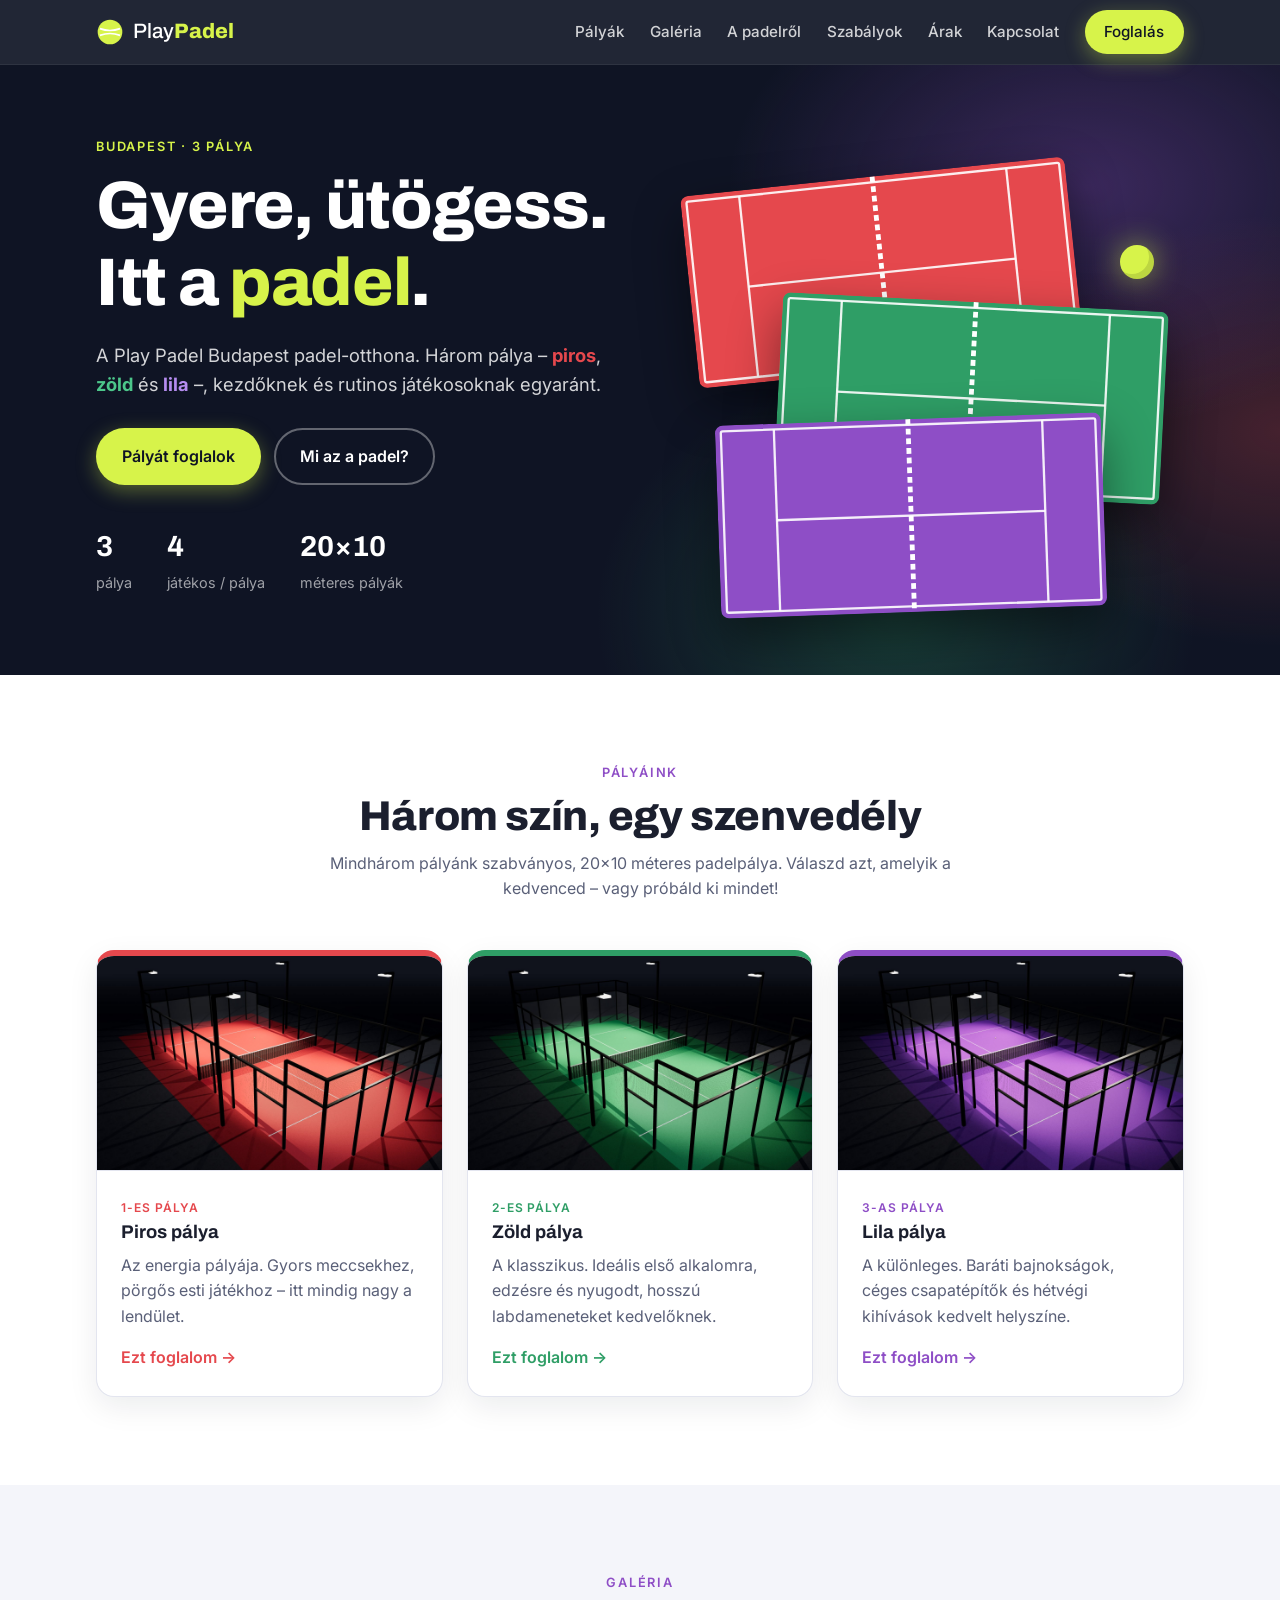
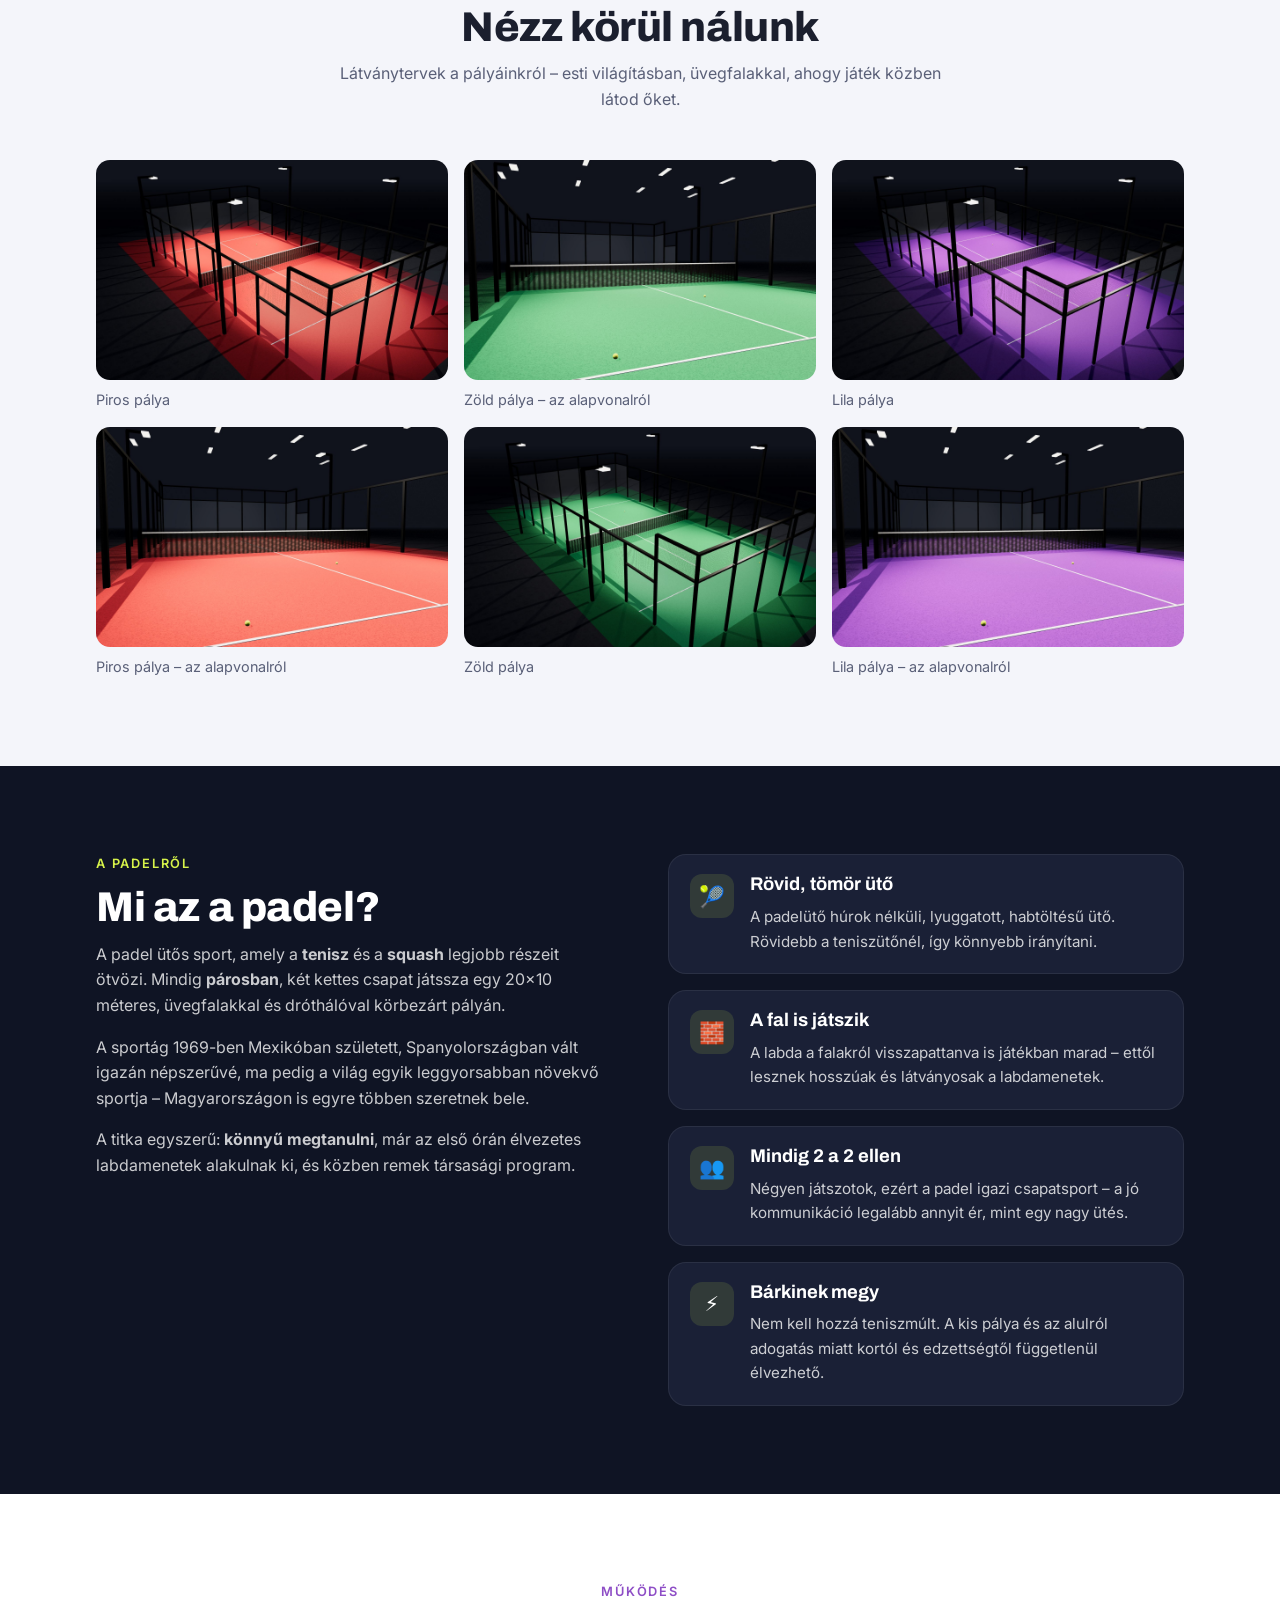
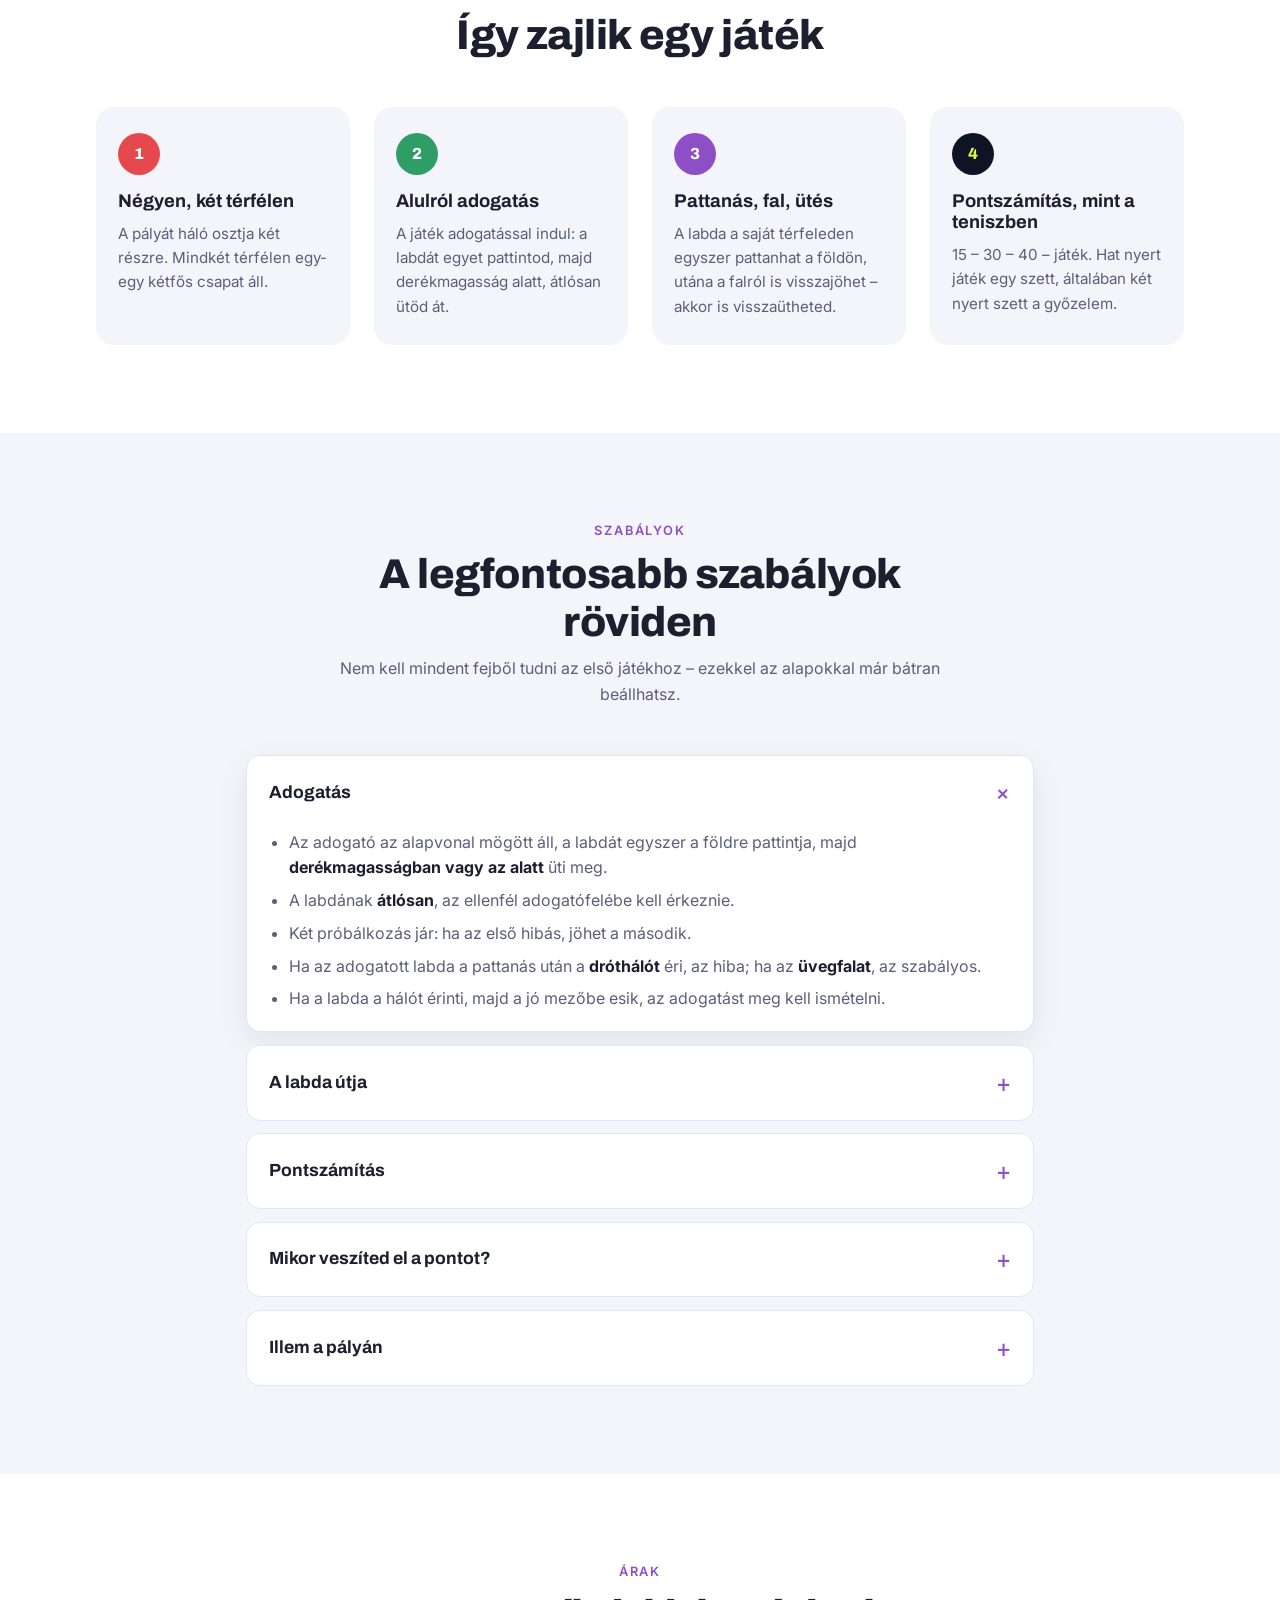
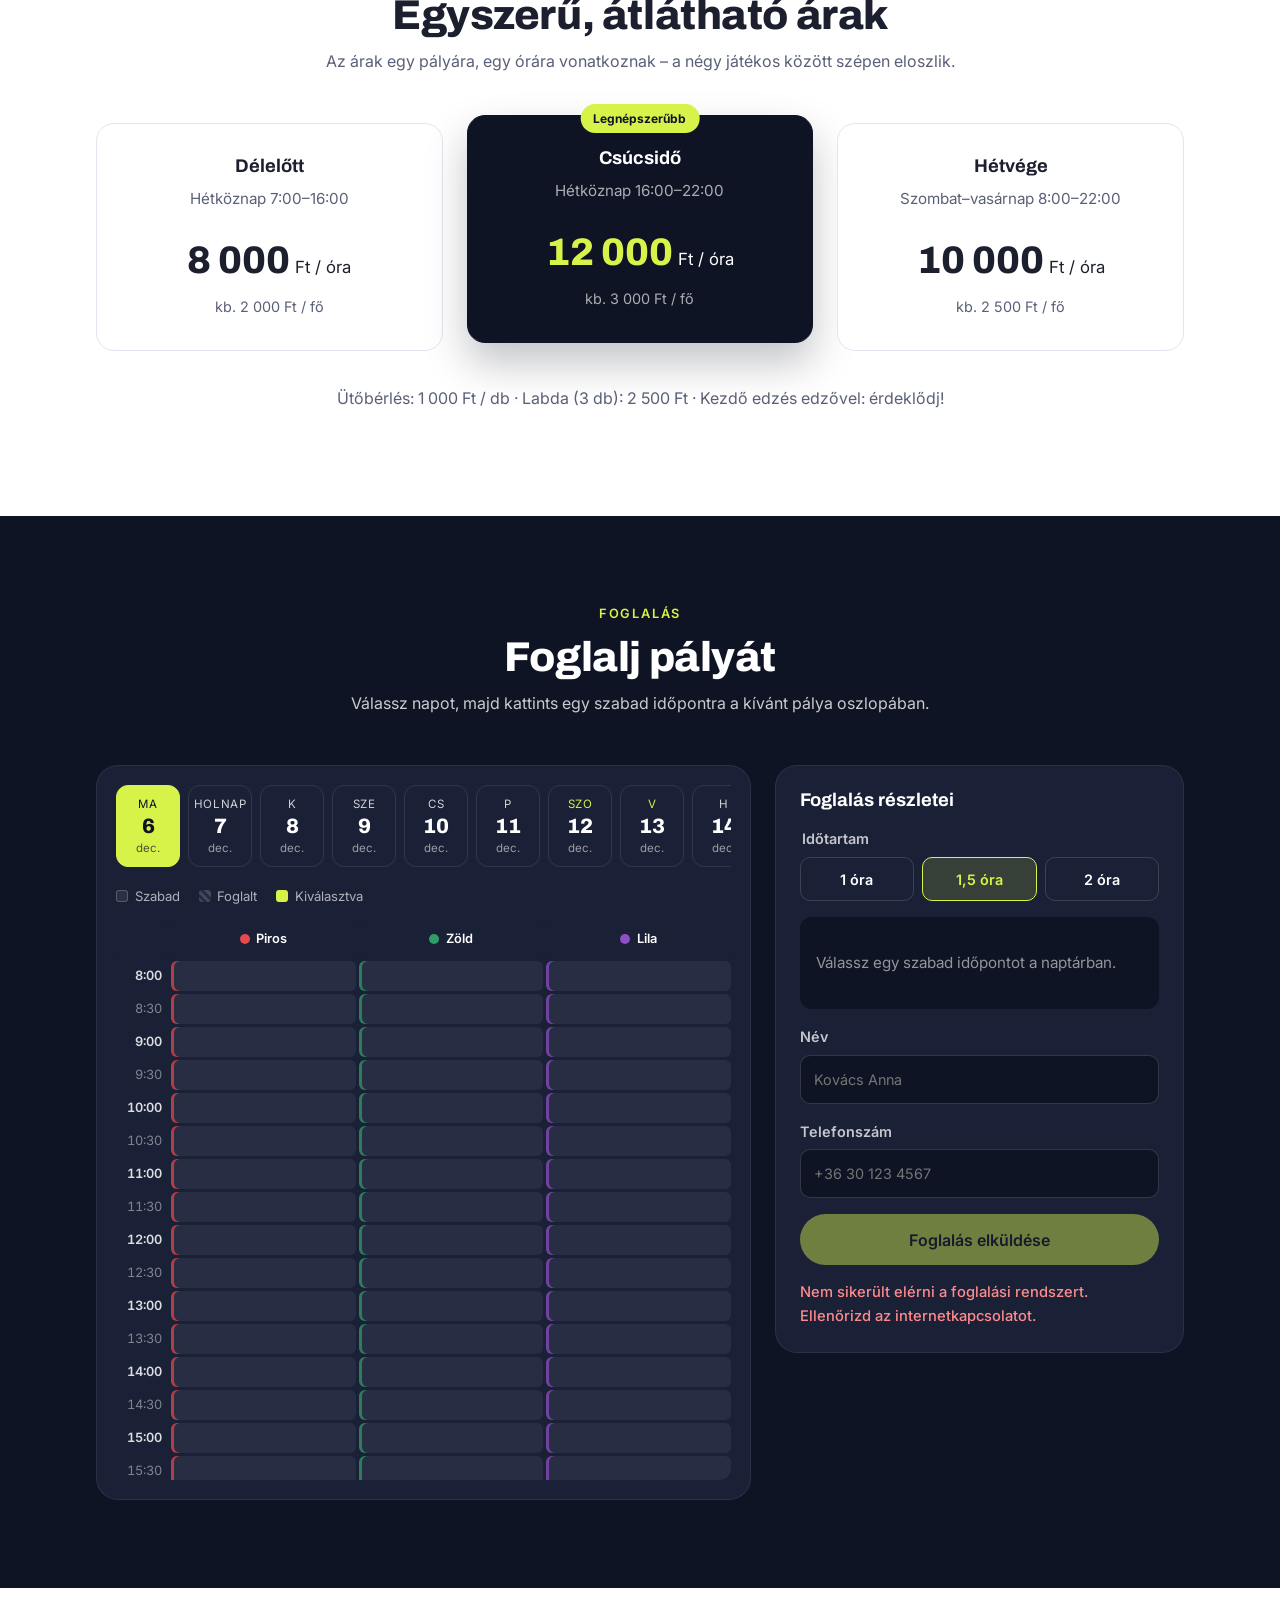
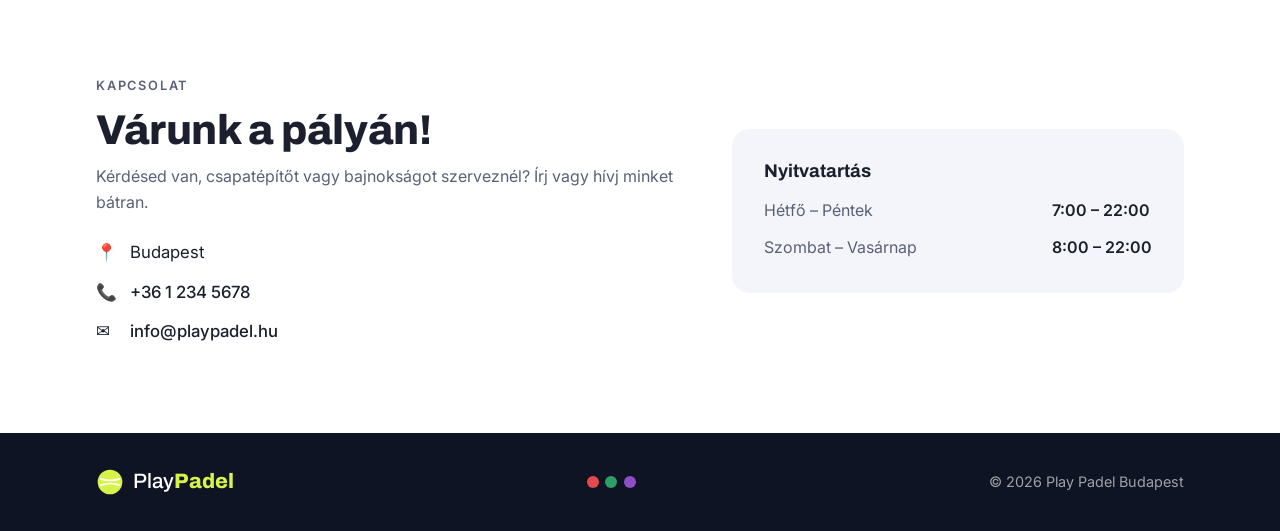
==== commit 65c51cd7: "Verziójel a CSS/JS fájlokon a gyorsítótár-eltérés ellen Co-Authored-By: Claude Opus 5.5 <noreply@ant" ====
--- a/index.html
+++ b/index.html
@@ -8,7 +8,7 @@
   <link rel="preconnect" href="https://fonts.googleapis.com">
   <link rel="preconnect" href="https://fonts.gstatic.com" crossorigin>
   <link href="https://fonts.googleapis.com/css2?family=Archivo:wght@500;700;800&family=Inter:wght@400;500;600&display=swap" rel="stylesheet">
-  <link rel="stylesheet" href="style.css">
+  <link rel="stylesheet" href="style.css?v=20261101b">
   <link rel="icon" href="data:image/svg+xml,<svg xmlns='http://www.w3.org/2000/svg' viewBox='0 0 100 100'><circle cx='50' cy='50' r='44' fill='%23d7f34a'/><path d='M14 38c22 8 50 8 72 0M14 62c22-8 50-8 72 0' stroke='%23fff' stroke-width='6' fill='none'/></svg>">
 </head>
 <body>
@@ -408,8 +408,8 @@
     </div>
   </footer>
 
-  <script src="config.js"></script>
-  <script src="booking.js"></script>
-  <script src="script.js"></script>
+  <script src="config.js?v=20261101b"></script>
+  <script src="booking.js?v=20261101b"></script>
+  <script src="script.js?v=20261101b"></script>
 </body>
 </html>
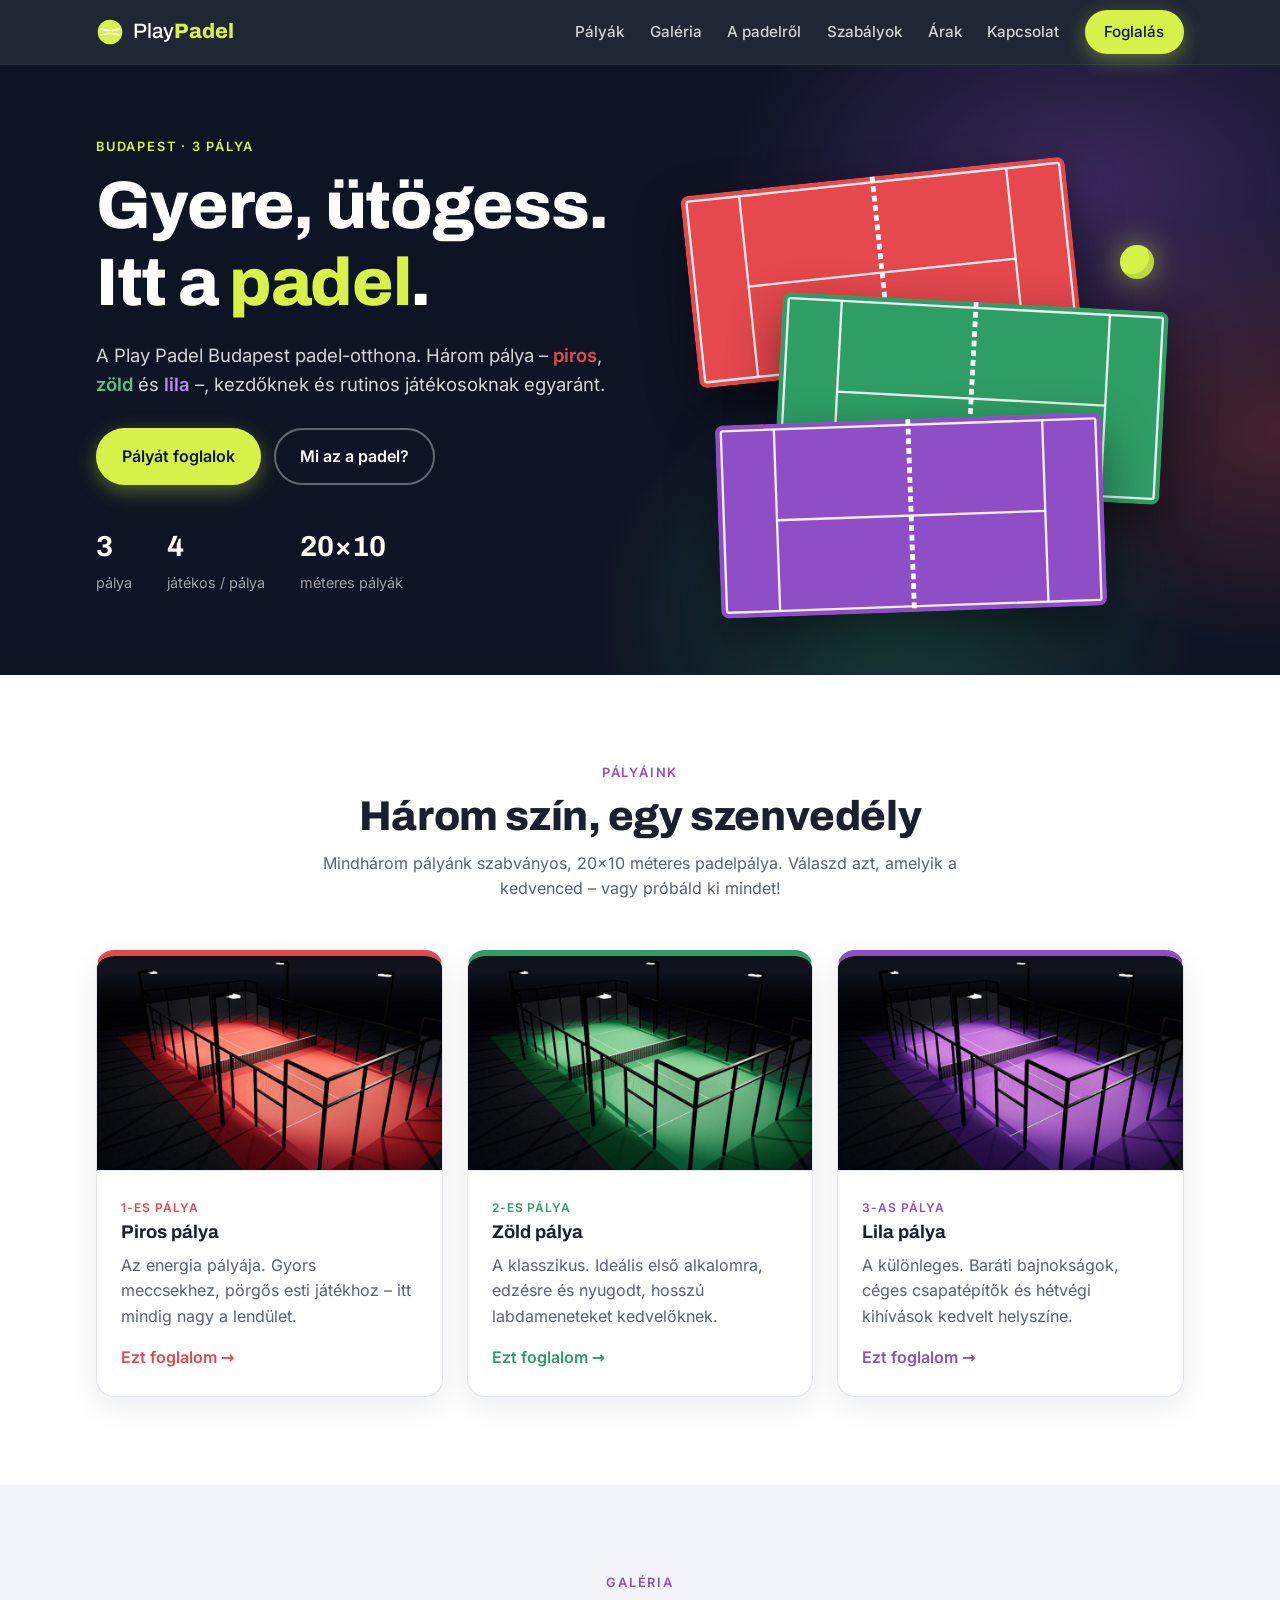
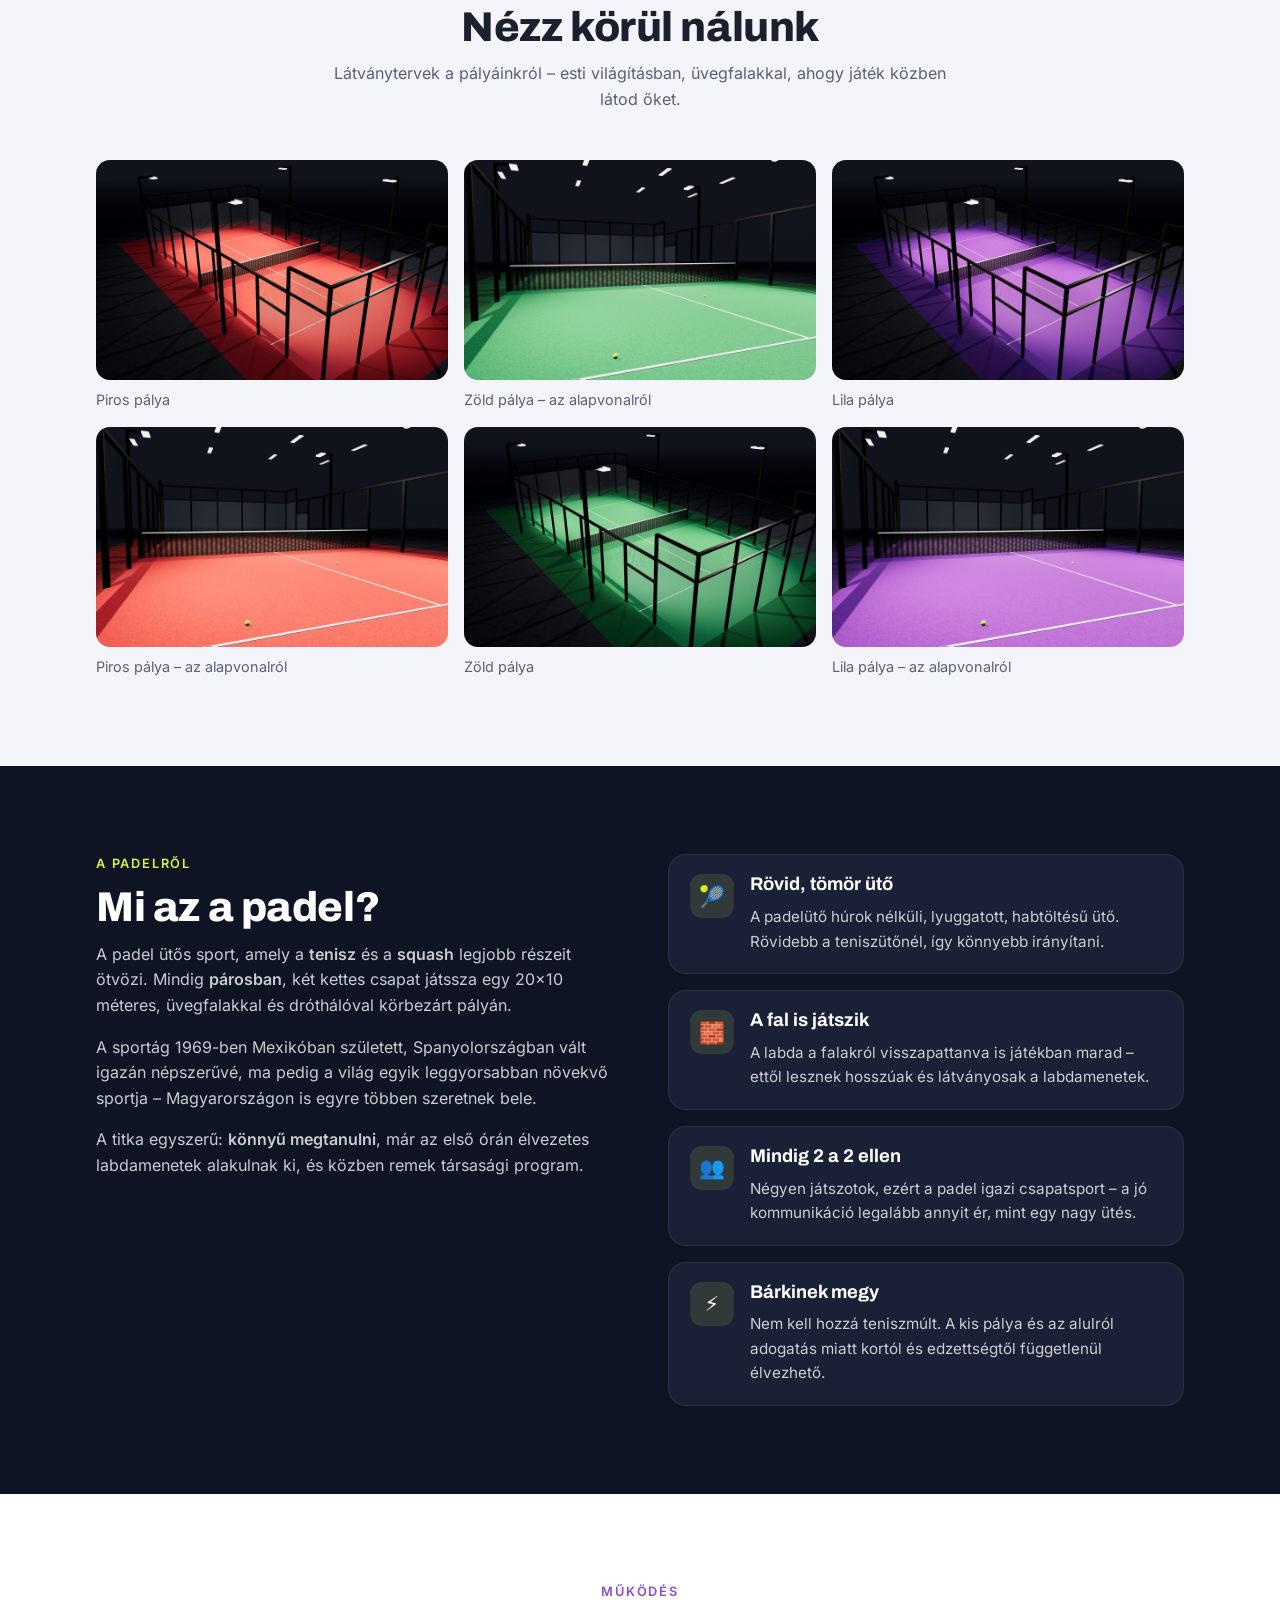
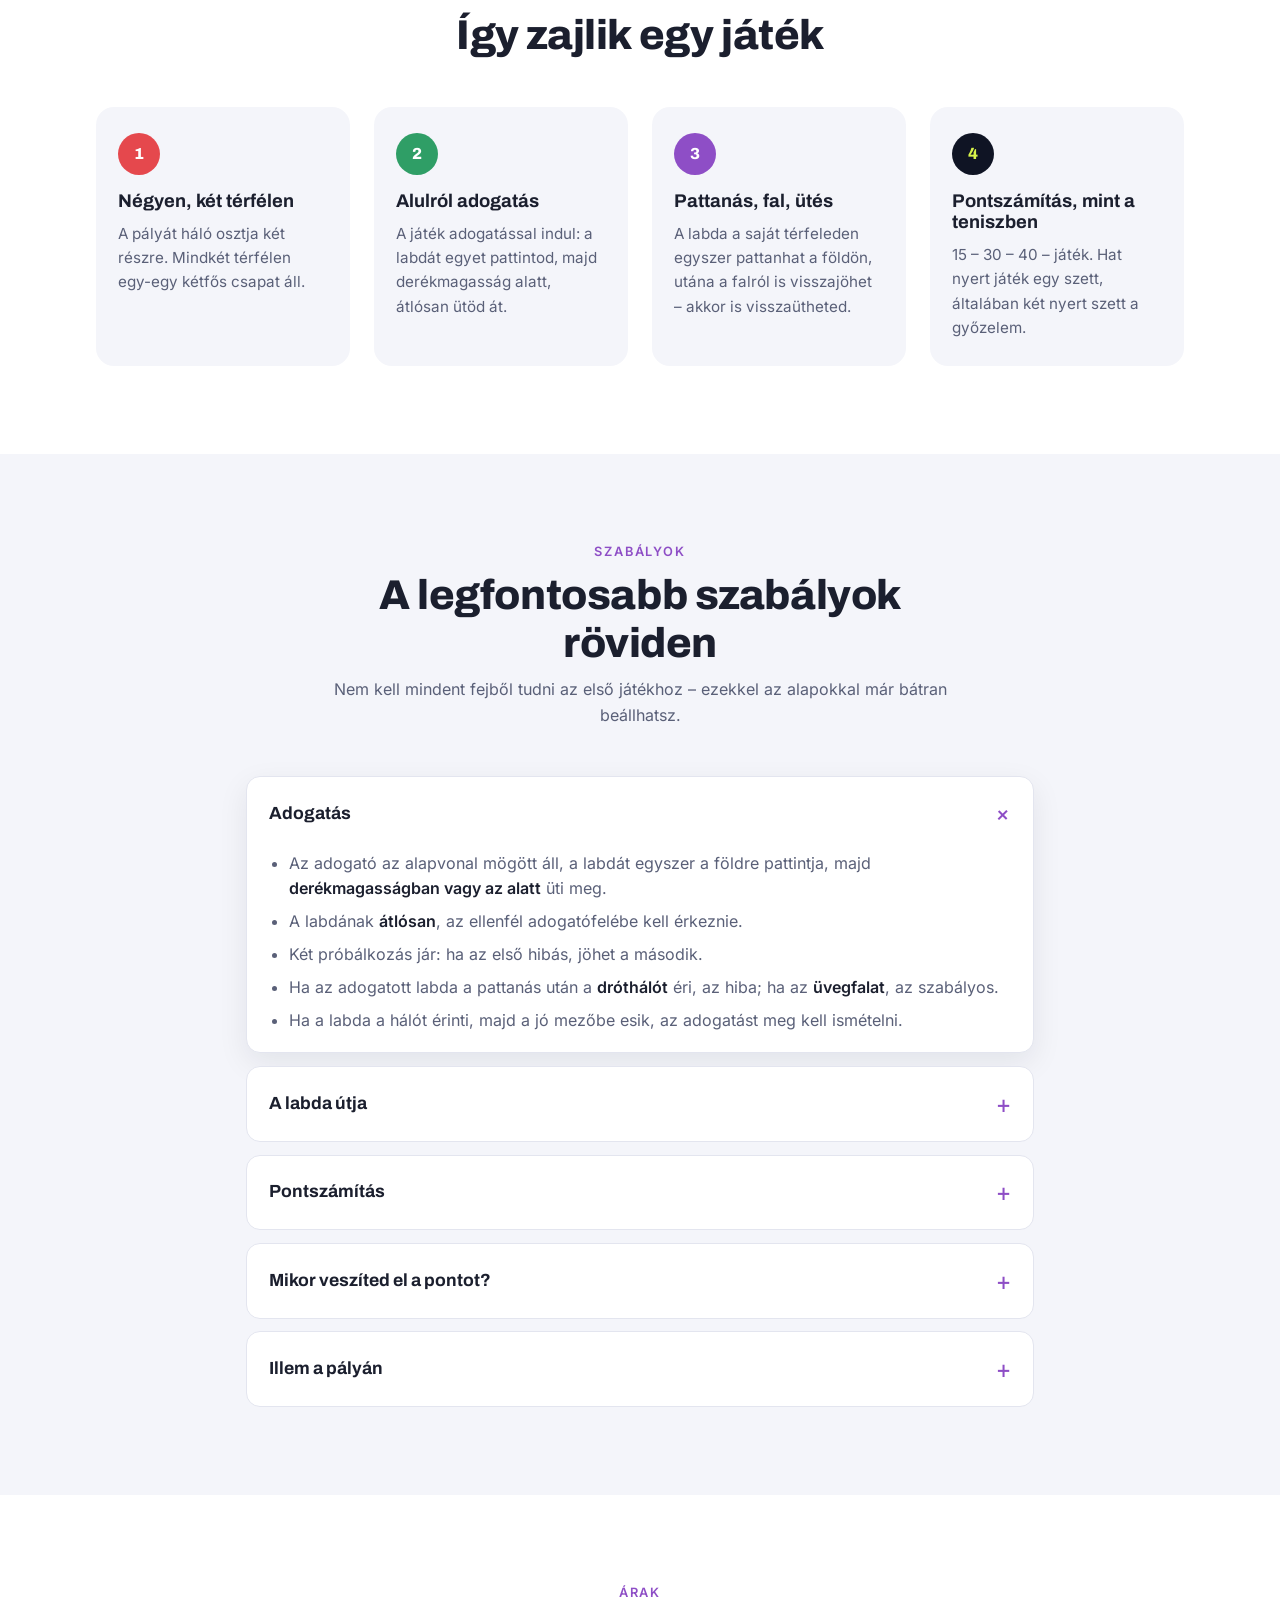
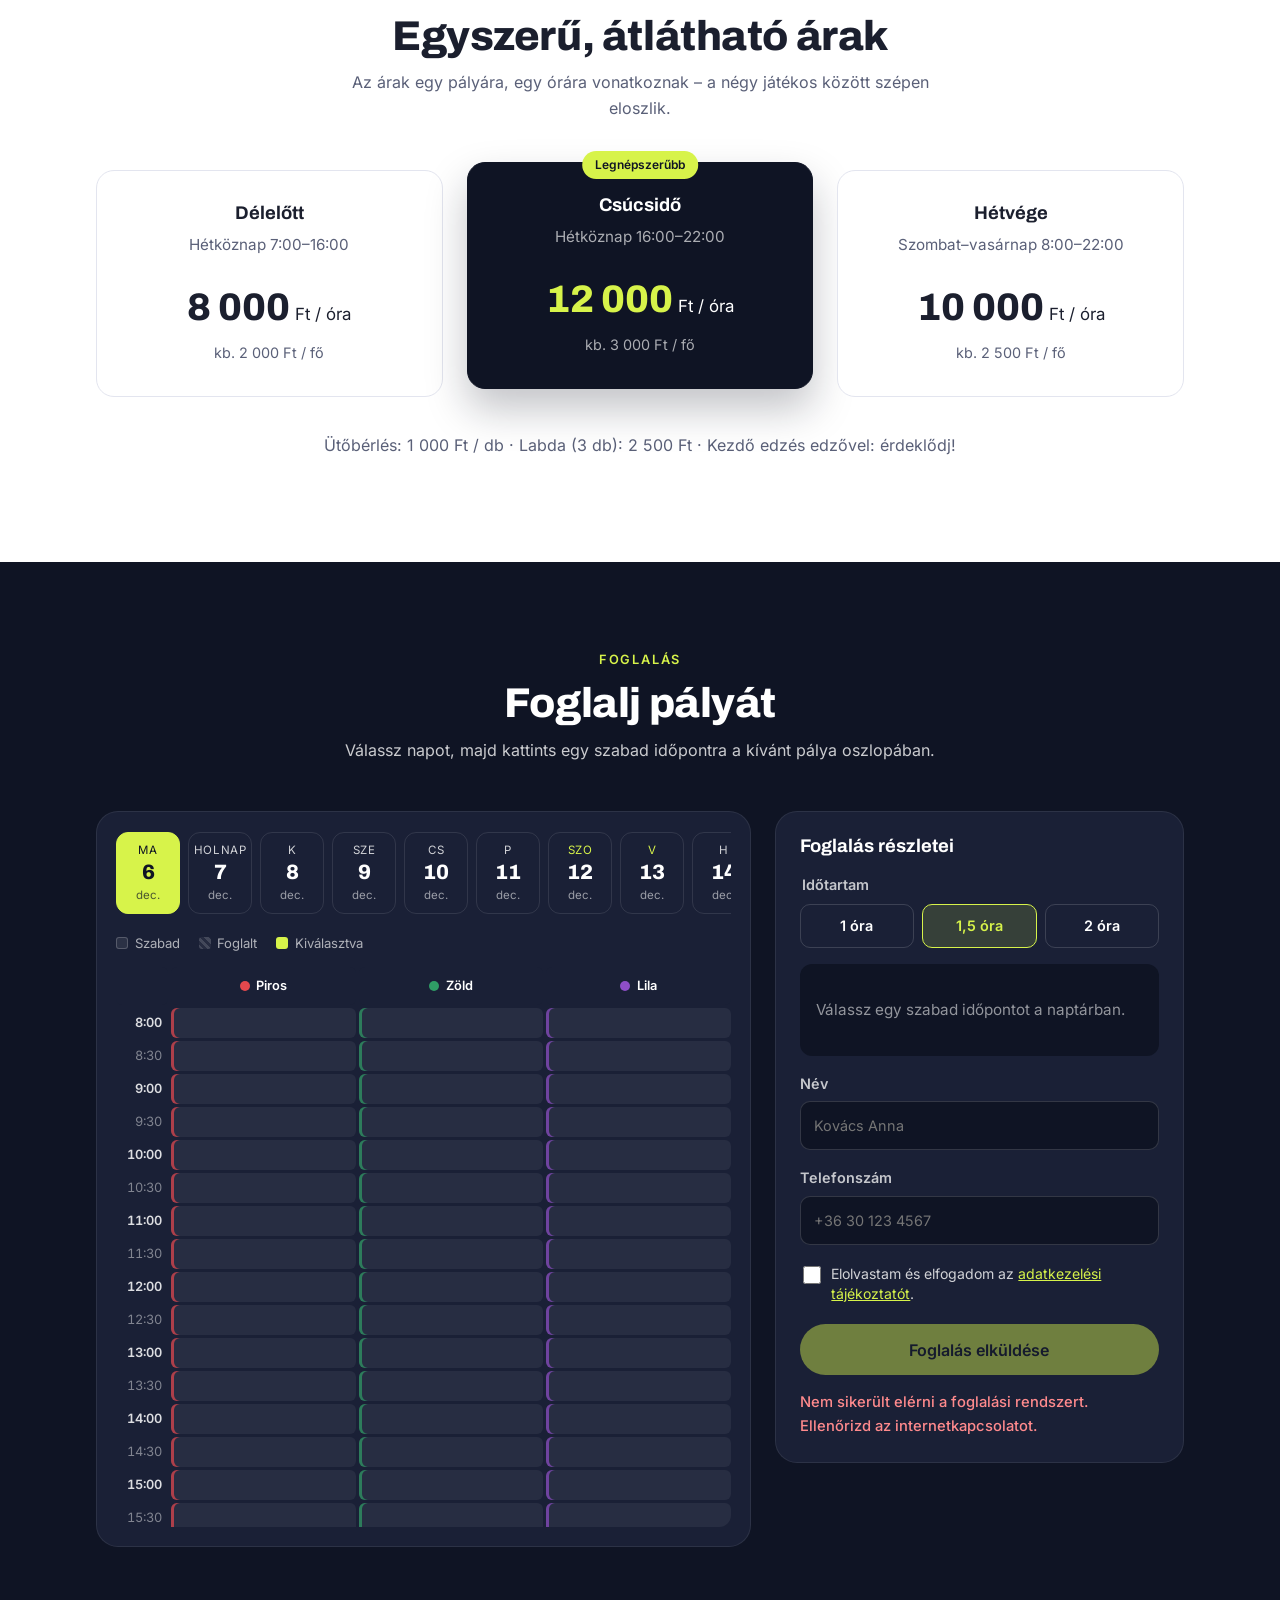
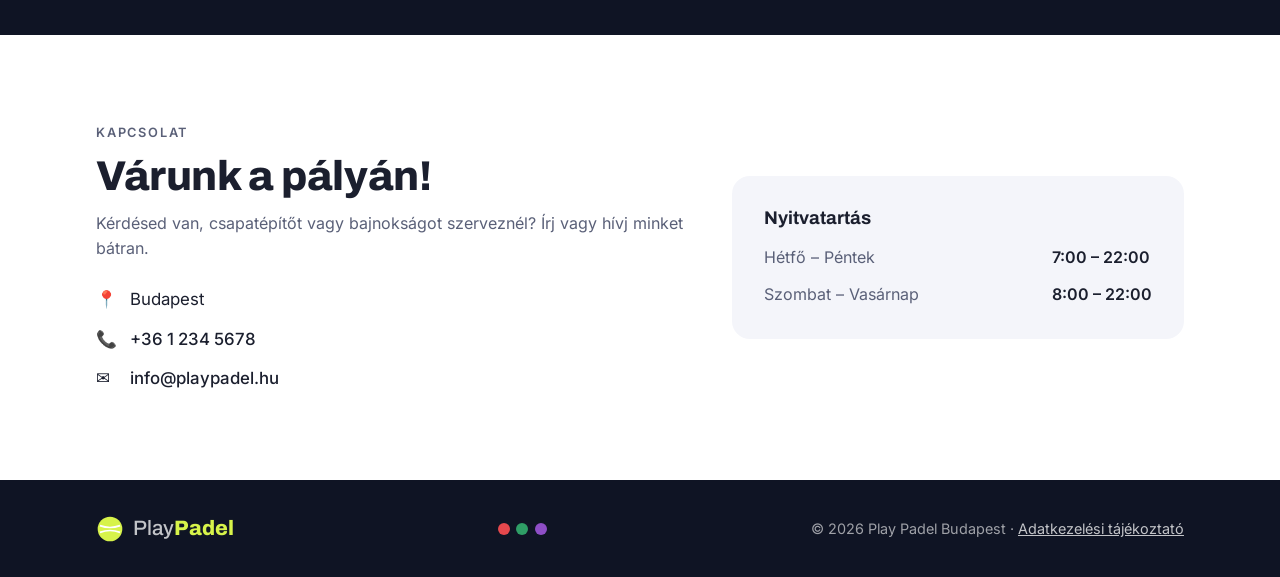
==== commit 485135c5: "Adatkezelési tájékoztató, kötelező elfogadás a foglalásnál, saját betűtípusok - adatvedelem.html: GD" ====
--- a/index.html
+++ b/index.html
@@ -5,10 +5,7 @@
   <meta name="viewport" content="width=device-width, initial-scale=1">
   <title>Play Padel – Padel pályák Budapesten</title>
   <meta name="description" content="Play Padel Budapest: három padel pálya (piros, zöld, lila), pályafoglalás, szabályok és minden, amit a padelről tudni érdemes.">
-  <link rel="preconnect" href="https://fonts.googleapis.com">
-  <link rel="preconnect" href="https://fonts.gstatic.com" crossorigin>
-  <link href="https://fonts.googleapis.com/css2?family=Archivo:wght@500;700;800&family=Inter:wght@400;500;600&display=swap" rel="stylesheet">
-  <link rel="stylesheet" href="style.css?v=20261101b">
+  <link rel="stylesheet" href="style.css?v=20261101c">
   <link rel="icon" href="data:image/svg+xml,<svg xmlns='http://www.w3.org/2000/svg' viewBox='0 0 100 100'><circle cx='50' cy='50' r='44' fill='%23d7f34a'/><path d='M14 38c22 8 50 8 72 0M14 62c22-8 50-8 72 0' stroke='%23fff' stroke-width='6' fill='none'/></svg>">
 </head>
 <body>
@@ -362,6 +359,11 @@
               <input type="tel" name="phone" autocomplete="tel" placeholder="+36 30 123 4567" required>
             </label>
 
+            <label class="consent">
+              <input type="checkbox" name="privacy" required>
+              <span>Elolvastam és elfogadom az <a href="adatvedelem.html" target="_blank" rel="noopener">adatkezelési tájékoztatót</a>.</span>
+            </label>
+
             <button type="submit" class="btn btn-ball btn-block" id="submit-btn" disabled>Foglalás elküldése</button>
             <p class="form-msg" id="form-msg" role="status" aria-live="polite"></p>
           </form>
@@ -404,12 +406,12 @@
         <span>Play<strong>Padel</strong></span>
       </a>
       <div class="footer-dots" aria-hidden="true"><i class="d-red"></i><i class="d-green"></i><i class="d-purple"></i></div>
-      <p>© <span id="year"></span> Play Padel Budapest</p>
+      <p>© <span id="year"></span> Play Padel Budapest · <a href="adatvedelem.html">Adatkezelési tájékoztató</a></p>
     </div>
   </footer>
 
-  <script src="config.js?v=20261101b"></script>
-  <script src="booking.js?v=20261101b"></script>
-  <script src="script.js?v=20261101b"></script>
+  <script src="config.js?v=20261101c"></script>
+  <script src="booking.js?v=20261101c"></script>
+  <script src="script.js?v=20261101c"></script>
 </body>
 </html>
--- a/style.css
+++ b/style.css
@@ -1,3 +1,113 @@
+/* Betűtípusok – saját tárhelyről (nincs külső kérés a Google felé) */
+/* inter-latin-ext-400-normal */
+@font-face {
+  font-family: 'Inter';
+  font-style: normal;
+  font-display: swap;
+  font-weight: 400;
+  src: url(fonts/inter-latin-ext-400-normal.woff2) format('woff2');
+  unicode-range: U+0100-02AF,U+0304,U+0308,U+0329,U+1E00-1E9F,U+1EF2-1EFF,U+2020,U+20A0-20AB,U+20AD-20C0,U+2113,U+2C60-2C7F,U+A720-A7FF;
+}
+/* inter-latin-400-normal */
+@font-face {
+  font-family: 'Inter';
+  font-style: normal;
+  font-display: swap;
+  font-weight: 400;
+  src: url(fonts/inter-latin-400-normal.woff2) format('woff2');
+  unicode-range: U+0000-00FF,U+0131,U+0152-0153,U+02BB-02BC,U+02C6,U+02DA,U+02DC,U+0304,U+0308,U+0329,U+2000-206F,U+2074,U+20AC,U+2122,U+2191,U+2193,U+2212,U+2215,U+FEFF,U+FFFD;
+}
+/* inter-latin-ext-500-normal */
+@font-face {
+  font-family: 'Inter';
+  font-style: normal;
+  font-display: swap;
+  font-weight: 500;
+  src: url(fonts/inter-latin-ext-500-normal.woff2) format('woff2');
+  unicode-range: U+0100-02AF,U+0304,U+0308,U+0329,U+1E00-1E9F,U+1EF2-1EFF,U+2020,U+20A0-20AB,U+20AD-20C0,U+2113,U+2C60-2C7F,U+A720-A7FF;
+}
+/* inter-latin-500-normal */
+@font-face {
+  font-family: 'Inter';
+  font-style: normal;
+  font-display: swap;
+  font-weight: 500;
+  src: url(fonts/inter-latin-500-normal.woff2) format('woff2');
+  unicode-range: U+0000-00FF,U+0131,U+0152-0153,U+02BB-02BC,U+02C6,U+02DA,U+02DC,U+0304,U+0308,U+0329,U+2000-206F,U+2074,U+20AC,U+2122,U+2191,U+2193,U+2212,U+2215,U+FEFF,U+FFFD;
+}
+/* inter-latin-ext-600-normal */
+@font-face {
+  font-family: 'Inter';
+  font-style: normal;
+  font-display: swap;
+  font-weight: 600;
+  src: url(fonts/inter-latin-ext-600-normal.woff2) format('woff2');
+  unicode-range: U+0100-02AF,U+0304,U+0308,U+0329,U+1E00-1E9F,U+1EF2-1EFF,U+2020,U+20A0-20AB,U+20AD-20C0,U+2113,U+2C60-2C7F,U+A720-A7FF;
+}
+/* inter-latin-600-normal */
+@font-face {
+  font-family: 'Inter';
+  font-style: normal;
+  font-display: swap;
+  font-weight: 600;
+  src: url(fonts/inter-latin-600-normal.woff2) format('woff2');
+  unicode-range: U+0000-00FF,U+0131,U+0152-0153,U+02BB-02BC,U+02C6,U+02DA,U+02DC,U+0304,U+0308,U+0329,U+2000-206F,U+2074,U+20AC,U+2122,U+2191,U+2193,U+2212,U+2215,U+FEFF,U+FFFD;
+}
+/* archivo-latin-ext-500-normal */
+@font-face {
+  font-family: 'Archivo';
+  font-style: normal;
+  font-display: swap;
+  font-weight: 500;
+  src: url(fonts/archivo-latin-ext-500-normal.woff2) format('woff2');
+  unicode-range: U+0100-02AF,U+0304,U+0308,U+0329,U+1E00-1E9F,U+1EF2-1EFF,U+2020,U+20A0-20AB,U+20AD-20C0,U+2113,U+2C60-2C7F,U+A720-A7FF;
+}
+/* archivo-latin-500-normal */
+@font-face {
+  font-family: 'Archivo';
+  font-style: normal;
+  font-display: swap;
+  font-weight: 500;
+  src: url(fonts/archivo-latin-500-normal.woff2) format('woff2');
+  unicode-range: U+0000-00FF,U+0131,U+0152-0153,U+02BB-02BC,U+02C6,U+02DA,U+02DC,U+0304,U+0308,U+0329,U+2000-206F,U+2074,U+20AC,U+2122,U+2191,U+2193,U+2212,U+2215,U+FEFF,U+FFFD;
+}
+/* archivo-latin-ext-700-normal */
+@font-face {
+  font-family: 'Archivo';
+  font-style: normal;
+  font-display: swap;
+  font-weight: 700;
+  src: url(fonts/archivo-latin-ext-700-normal.woff2) format('woff2');
+  unicode-range: U+0100-02AF,U+0304,U+0308,U+0329,U+1E00-1E9F,U+1EF2-1EFF,U+2020,U+20A0-20AB,U+20AD-20C0,U+2113,U+2C60-2C7F,U+A720-A7FF;
+}
+/* archivo-latin-700-normal */
+@font-face {
+  font-family: 'Archivo';
+  font-style: normal;
+  font-display: swap;
+  font-weight: 700;
+  src: url(fonts/archivo-latin-700-normal.woff2) format('woff2');
+  unicode-range: U+0000-00FF,U+0131,U+0152-0153,U+02BB-02BC,U+02C6,U+02DA,U+02DC,U+0304,U+0308,U+0329,U+2000-206F,U+2074,U+20AC,U+2122,U+2191,U+2193,U+2212,U+2215,U+FEFF,U+FFFD;
+}
+/* archivo-latin-ext-800-normal */
+@font-face {
+  font-family: 'Archivo';
+  font-style: normal;
+  font-display: swap;
+  font-weight: 800;
+  src: url(fonts/archivo-latin-ext-800-normal.woff2) format('woff2');
+  unicode-range: U+0100-02AF,U+0304,U+0308,U+0329,U+1E00-1E9F,U+1EF2-1EFF,U+2020,U+20A0-20AB,U+20AD-20C0,U+2113,U+2C60-2C7F,U+A720-A7FF;
+}
+/* archivo-latin-800-normal */
+@font-face {
+  font-family: 'Archivo';
+  font-style: normal;
+  font-display: swap;
+  font-weight: 800;
+  src: url(fonts/archivo-latin-800-normal.woff2) format('woff2');
+  unicode-range: U+0000-00FF,U+0131,U+0152-0153,U+02BB-02BC,U+02C6,U+02DA,U+02DC,U+0304,U+0308,U+0329,U+2000-206F,U+2074,U+20AC,U+2122,U+2191,U+2193,U+2212,U+2215,U+FEFF,U+FFFD;
+}
+
 :root {
   --red: #e5484d;
   --green: #2f9e66;
@@ -571,3 +681,70 @@
   html { scroll-behavior: auto; }
   .ball-bounce { animation: none; }
 }
+
+/* ---------- Adatkezelési hozzájárulás (foglalási űrlap) ---------- */
+.booking label.consent {
+  display: flex;
+  align-items: flex-start;
+  gap: .65rem;
+  font-weight: 400;
+  font-size: .88rem;
+  line-height: 1.45;
+  color: rgba(255,255,255,.8);
+  cursor: pointer;
+  padding: .2rem;
+  border-radius: 8px;
+}
+.consent input {
+  flex: 0 0 auto;
+  width: 18px;
+  height: 18px;
+  margin: .1rem 0 0;
+  accent-color: var(--ball);
+  cursor: pointer;
+}
+.consent a { color: var(--ball); }
+.consent.invalid { outline: 1px solid var(--red); outline-offset: 2px; }
+.footer a { color: rgba(255,255,255,.75); }
+.footer a:hover { color: #fff; }
+
+/* ---------- Jogi oldal ---------- */
+.legal { padding: 3.5rem 0 5rem; }
+.legal-head h1 { font-size: clamp(2rem, 5vw, 2.8rem); font-weight: 800; letter-spacing: -.01em; }
+.legal-meta { color: var(--muted); font-size: .92rem; }
+.legal h2 { font-size: 1.4rem; margin-top: 2.6rem; }
+.legal section { scroll-margin-top: 80px; }
+.legal p, .legal li { color: #333a52; }
+.legal ul { padding-left: 1.2rem; }
+.legal li { margin-bottom: .45rem; }
+.legal a { color: var(--purple); }
+.legal a.btn { color: var(--ink); }
+.legal mark { background: #fff3a8; color: var(--text); padding: 0 .25rem; border-radius: 4px; }
+.legal-note {
+  background: #fffbe0;
+  border: 1px solid #f1e08a;
+  border-radius: 12px;
+  padding: .9rem 1.1rem;
+  font-size: .92rem;
+  margin: 1.5rem 0;
+}
+.toc { background: var(--soft); border-radius: var(--radius); padding: 1.2rem 1.4rem; margin-bottom: 1.5rem; }
+.toc ol { margin: 0; padding-left: 1.2rem; columns: 2; column-gap: 2rem; }
+.toc li { margin-bottom: .35rem; break-inside: avoid; }
+.toc a { text-decoration: none; }
+.toc a:hover { text-decoration: underline; }
+.facts { display: grid; grid-template-columns: max-content 1fr; gap: .5rem 1.5rem; margin: 1rem 0; }
+.facts dt { color: var(--muted); }
+.facts dd { margin: 0; font-weight: 500; }
+.table-wrap { overflow-x: auto; margin: 1rem 0; border: 1px solid var(--border); border-radius: 12px; }
+.legal table { width: 100%; border-collapse: collapse; font-size: .92rem; min-width: 560px; }
+.legal th, .legal td { text-align: left; vertical-align: top; padding: .75rem .9rem; border-bottom: 1px solid var(--border); }
+.legal th { background: var(--soft); font-weight: 600; }
+.legal tr:last-child td { border-bottom: 0; }
+.legal td[rowspan] { border-left: 1px solid var(--border); }
+
+@media (max-width: 560px) {
+  .toc ol { columns: 1; }
+  .facts { grid-template-columns: 1fr; gap: .1rem; }
+  .facts dd { margin-bottom: .6rem; }
+}
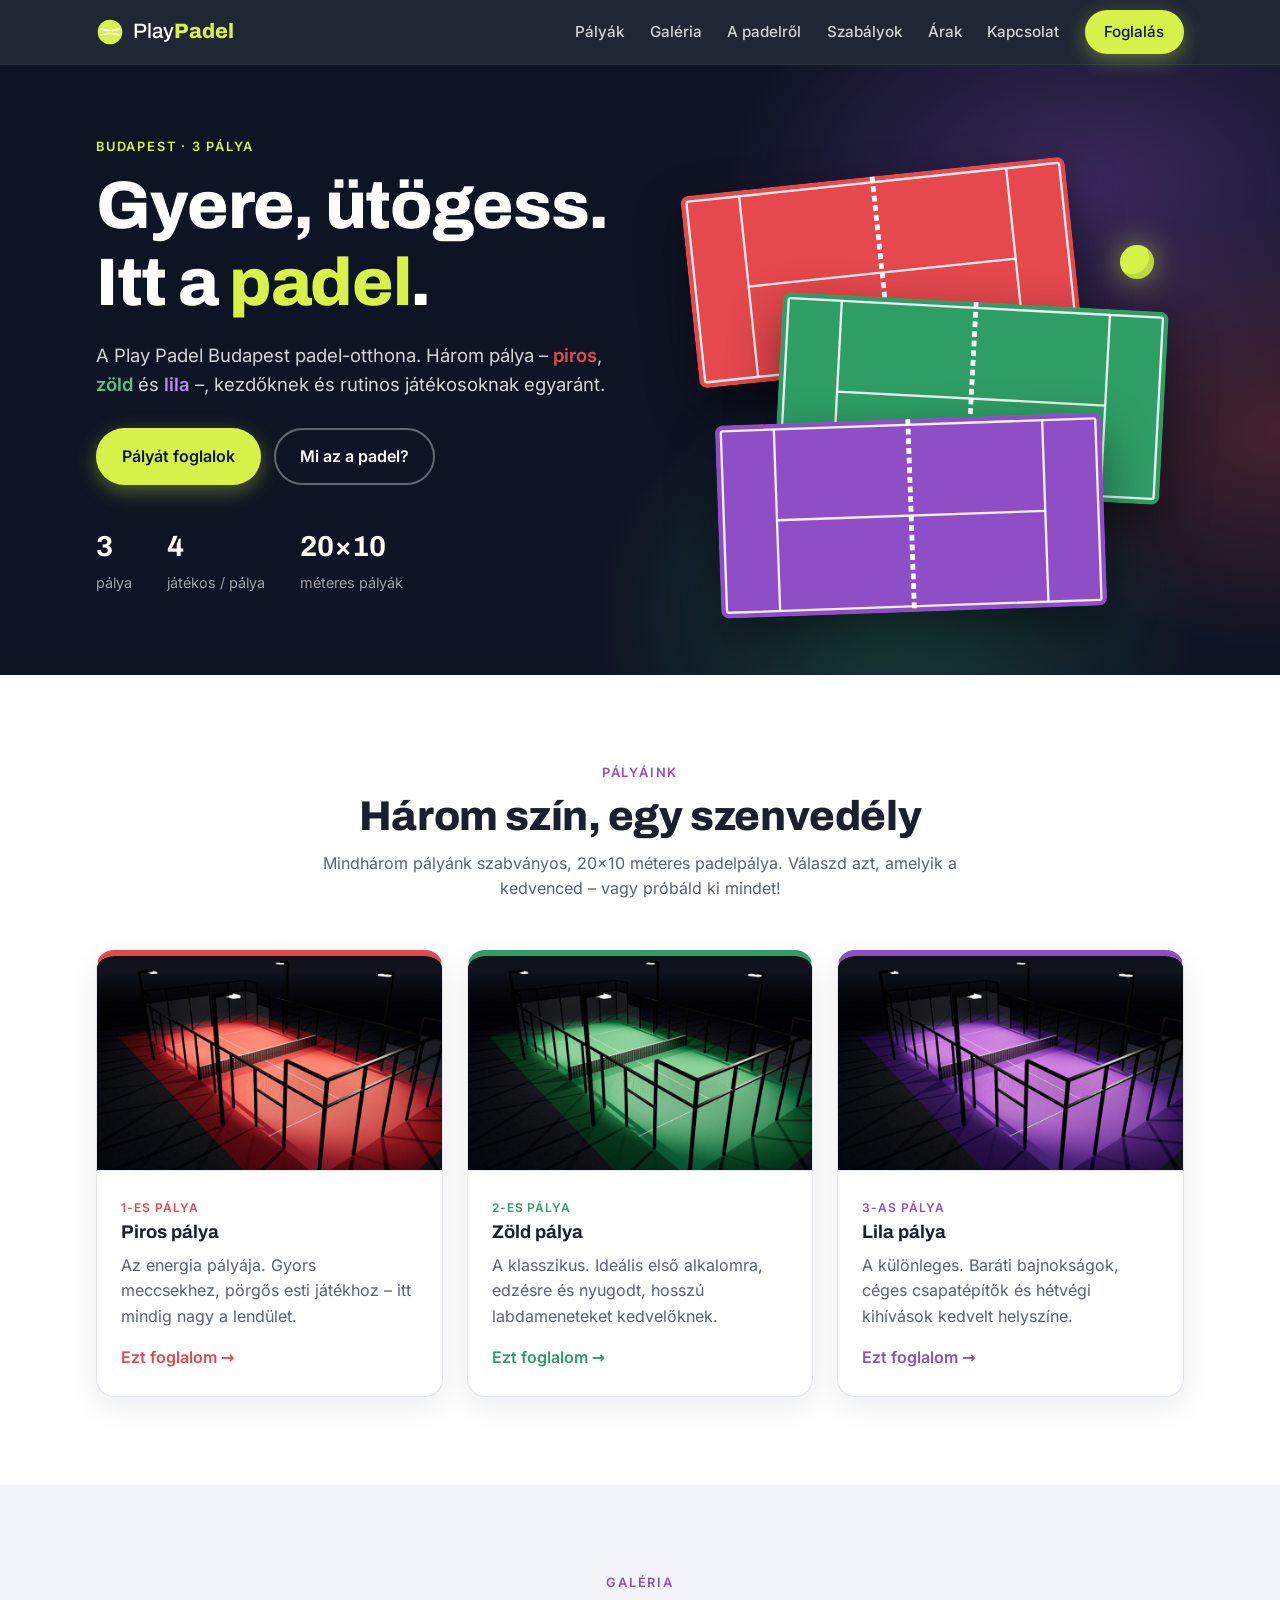
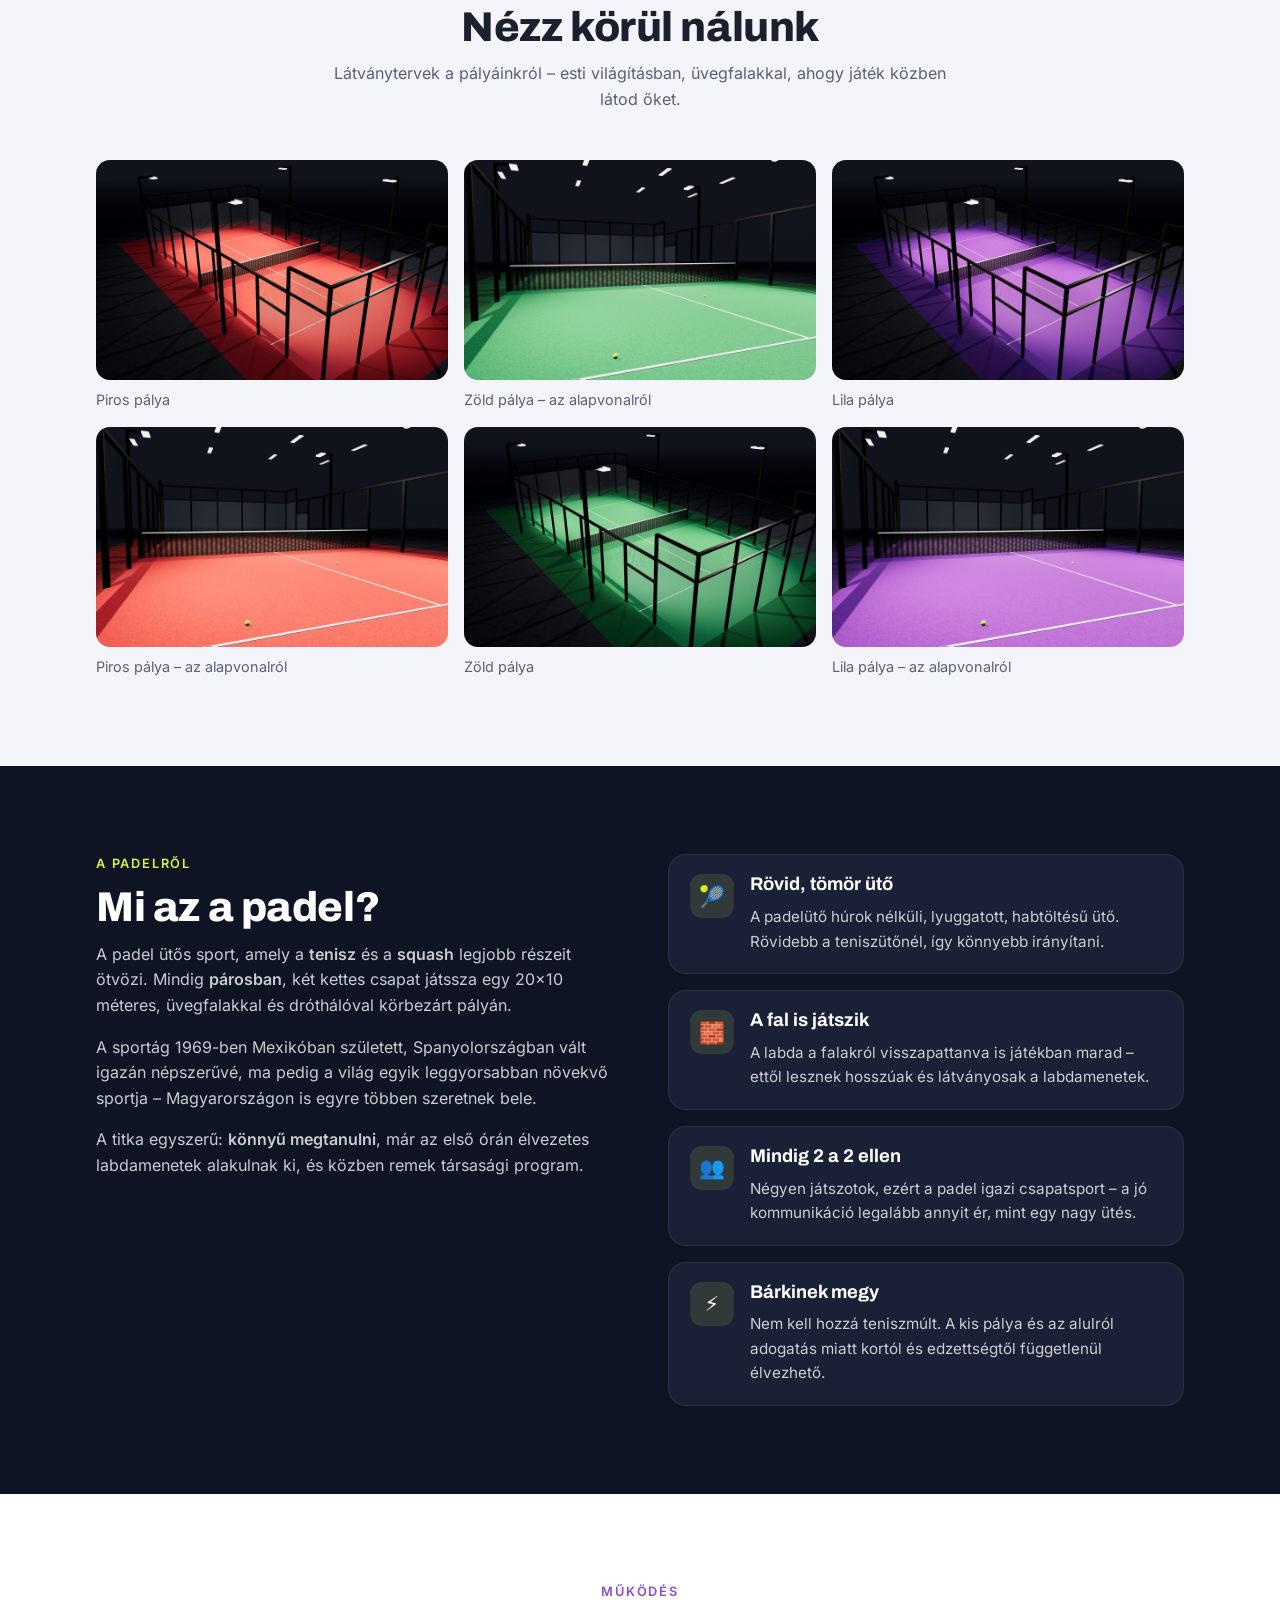
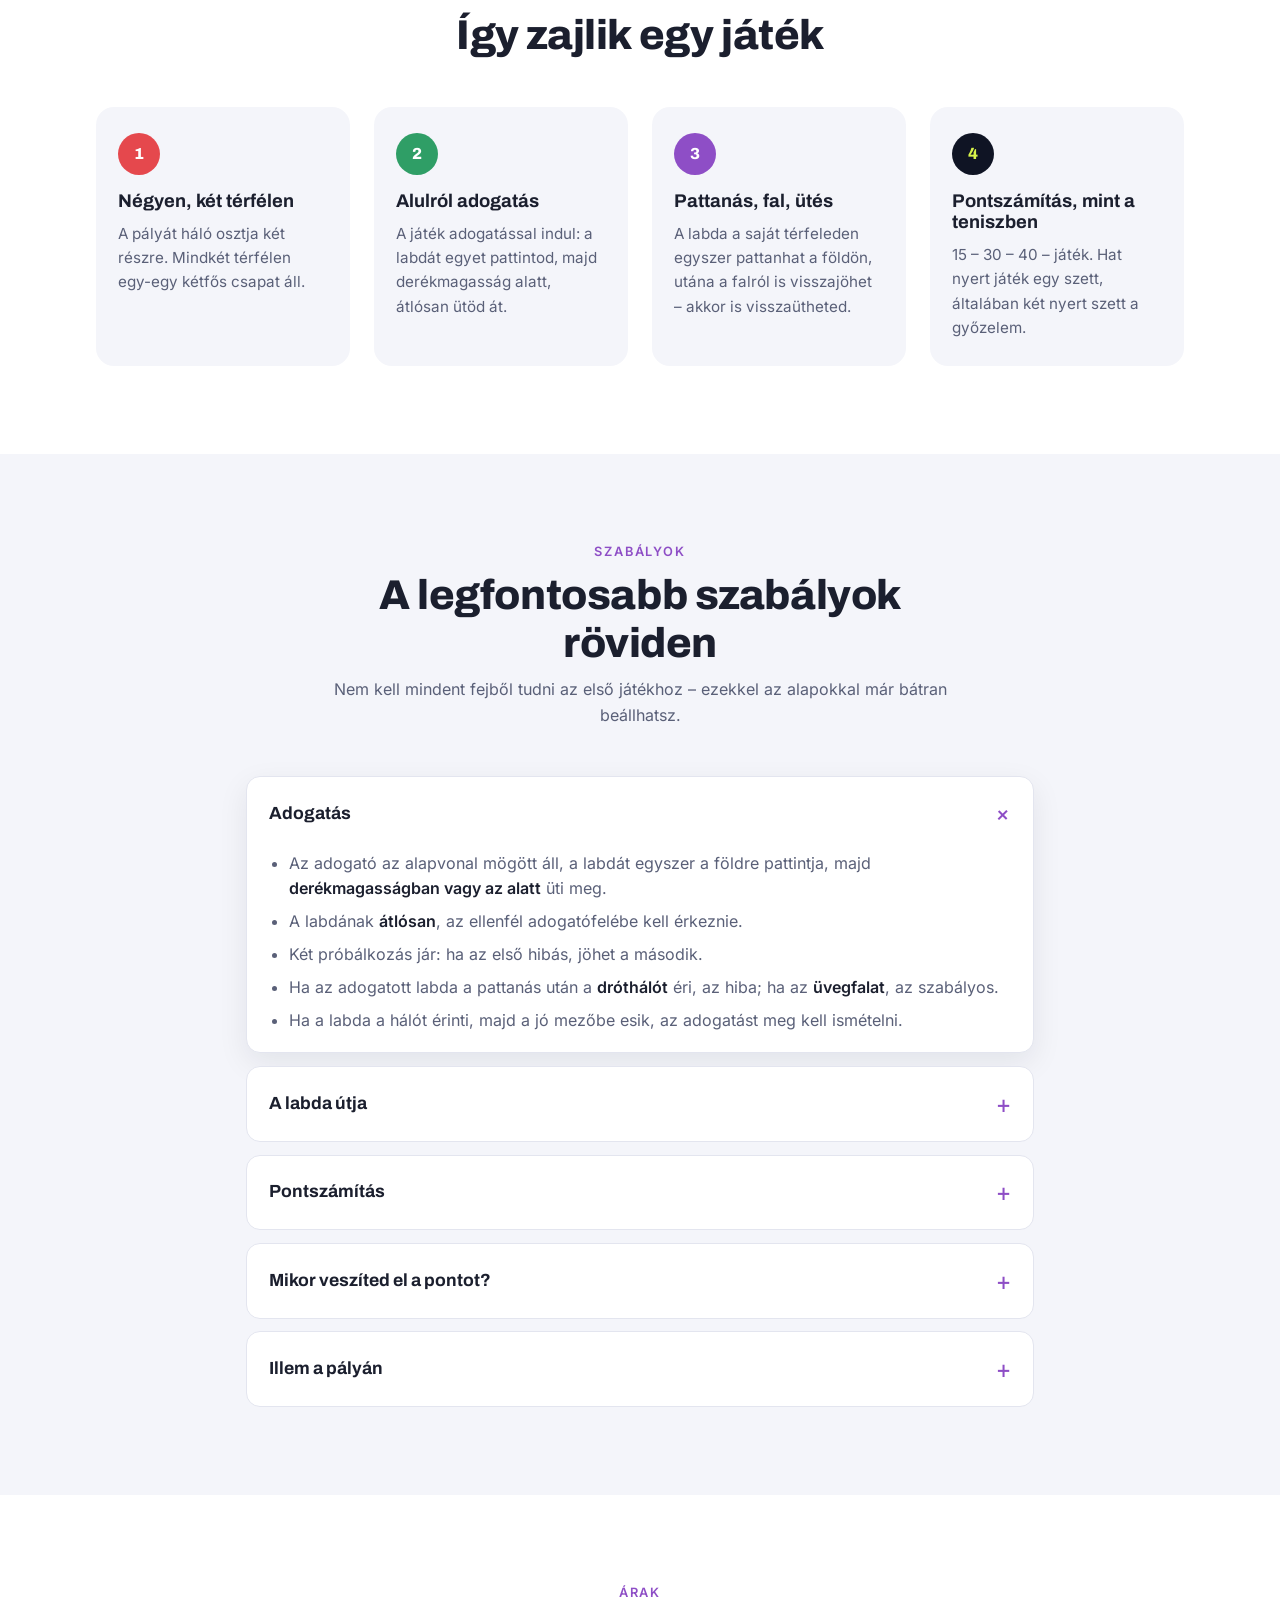
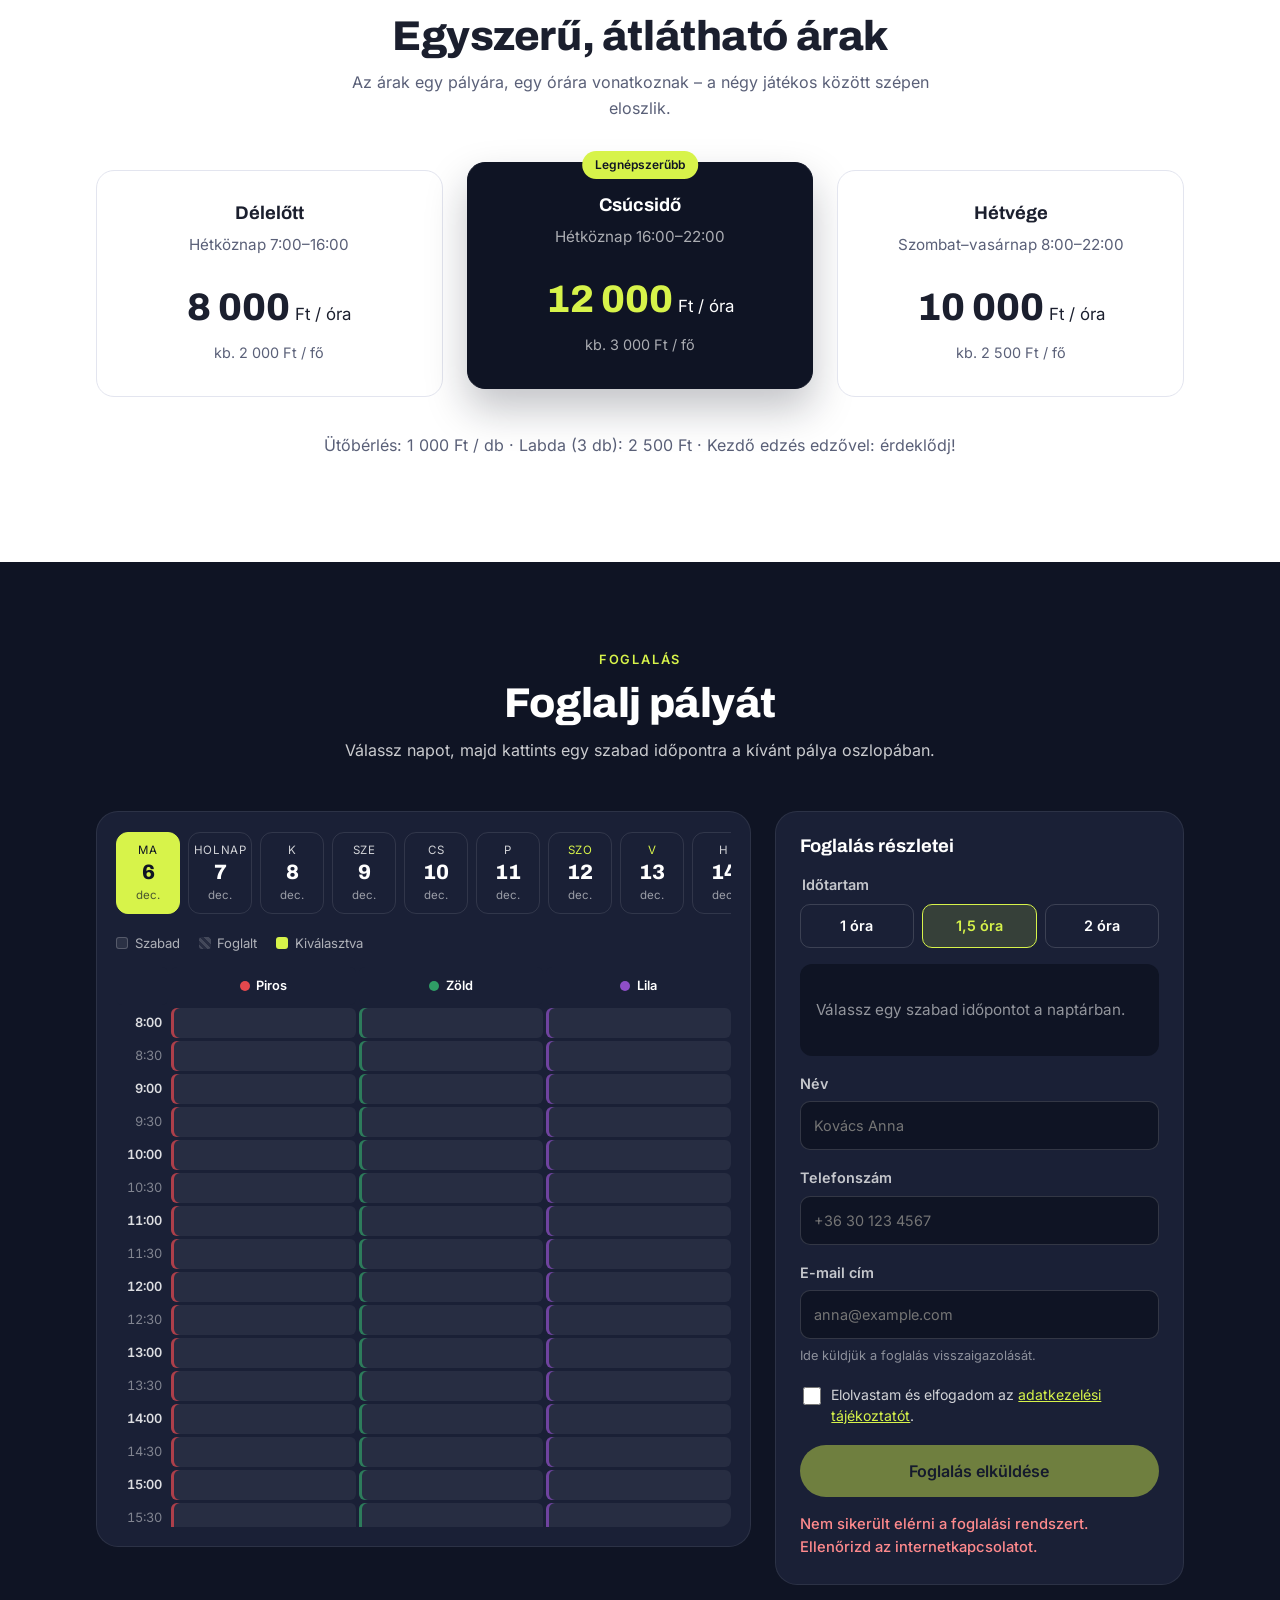
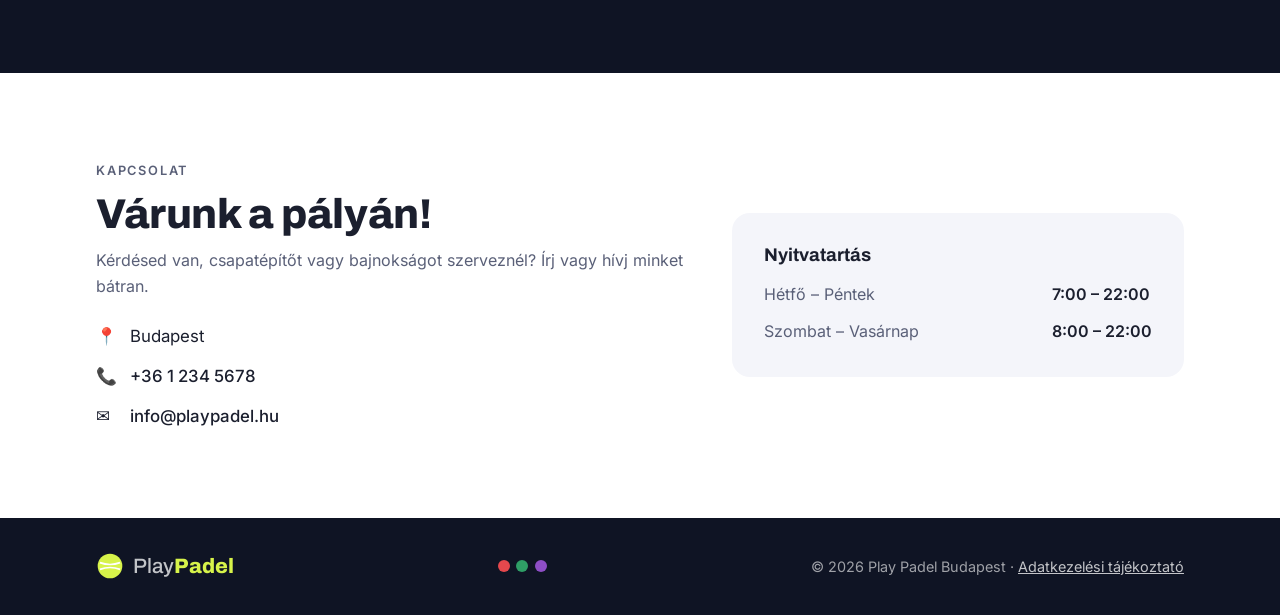
==== commit 2a8fcd44: "Google Naptár szinkron és e-mail értesítések (Supabase Edge Function) - foglalas-ertesito Edge Funct" ====
--- a/index.html
+++ b/index.html
@@ -5,7 +5,7 @@
   <meta name="viewport" content="width=device-width, initial-scale=1">
   <title>Play Padel – Padel pályák Budapesten</title>
   <meta name="description" content="Play Padel Budapest: három padel pálya (piros, zöld, lila), pályafoglalás, szabályok és minden, amit a padelről tudni érdemes.">
-  <link rel="stylesheet" href="style.css?v=20261101c">
+  <link rel="stylesheet" href="style.css?v=20261101d">
   <link rel="icon" href="data:image/svg+xml,<svg xmlns='http://www.w3.org/2000/svg' viewBox='0 0 100 100'><circle cx='50' cy='50' r='44' fill='%23d7f34a'/><path d='M14 38c22 8 50 8 72 0M14 62c22-8 50-8 72 0' stroke='%23fff' stroke-width='6' fill='none'/></svg>">
 </head>
 <body>
@@ -358,6 +358,10 @@
             <label>Telefonszám
               <input type="tel" name="phone" autocomplete="tel" placeholder="+36 30 123 4567" required>
             </label>
+            <label>E-mail cím
+              <input type="email" name="email" autocomplete="email" placeholder="anna@example.com" required>
+              <span class="field-hint">Ide küldjük a foglalás visszaigazolását.</span>
+            </label>
 
             <label class="consent">
               <input type="checkbox" name="privacy" required>
@@ -410,8 +414,8 @@
     </div>
   </footer>
 
-  <script src="config.js?v=20261101c"></script>
-  <script src="booking.js?v=20261101c"></script>
-  <script src="script.js?v=20261101c"></script>
+  <script src="config.js?v=20261101d"></script>
+  <script src="booking.js?v=20261101d"></script>
+  <script src="script.js?v=20261101d"></script>
 </body>
 </html>
--- a/style.css
+++ b/style.css
@@ -594,7 +594,7 @@
 .muted-light { color: rgba(255,255,255,.55); }
 
 .booking label { display: grid; gap: .4rem; font-size: .9rem; font-weight: 600; color: rgba(255,255,255,.75); }
-.booking input[type="text"], .booking input[type="tel"] {
+.booking input[type="text"], .booking input[type="tel"], .booking input[type="email"] {
   font: inherit; font-weight: 400; color: #fff; background: var(--ink);
   border: 1px solid rgba(255,255,255,.15); border-radius: 10px; padding: .75rem .85rem; width: 100%;
 }
@@ -748,3 +748,5 @@
   .facts { grid-template-columns: 1fr; gap: .1rem; }
   .facts dd { margin-bottom: .6rem; }
 }
+
+.field-hint { font-weight: 400; font-size: .8rem; color: rgba(255,255,255,.5); }
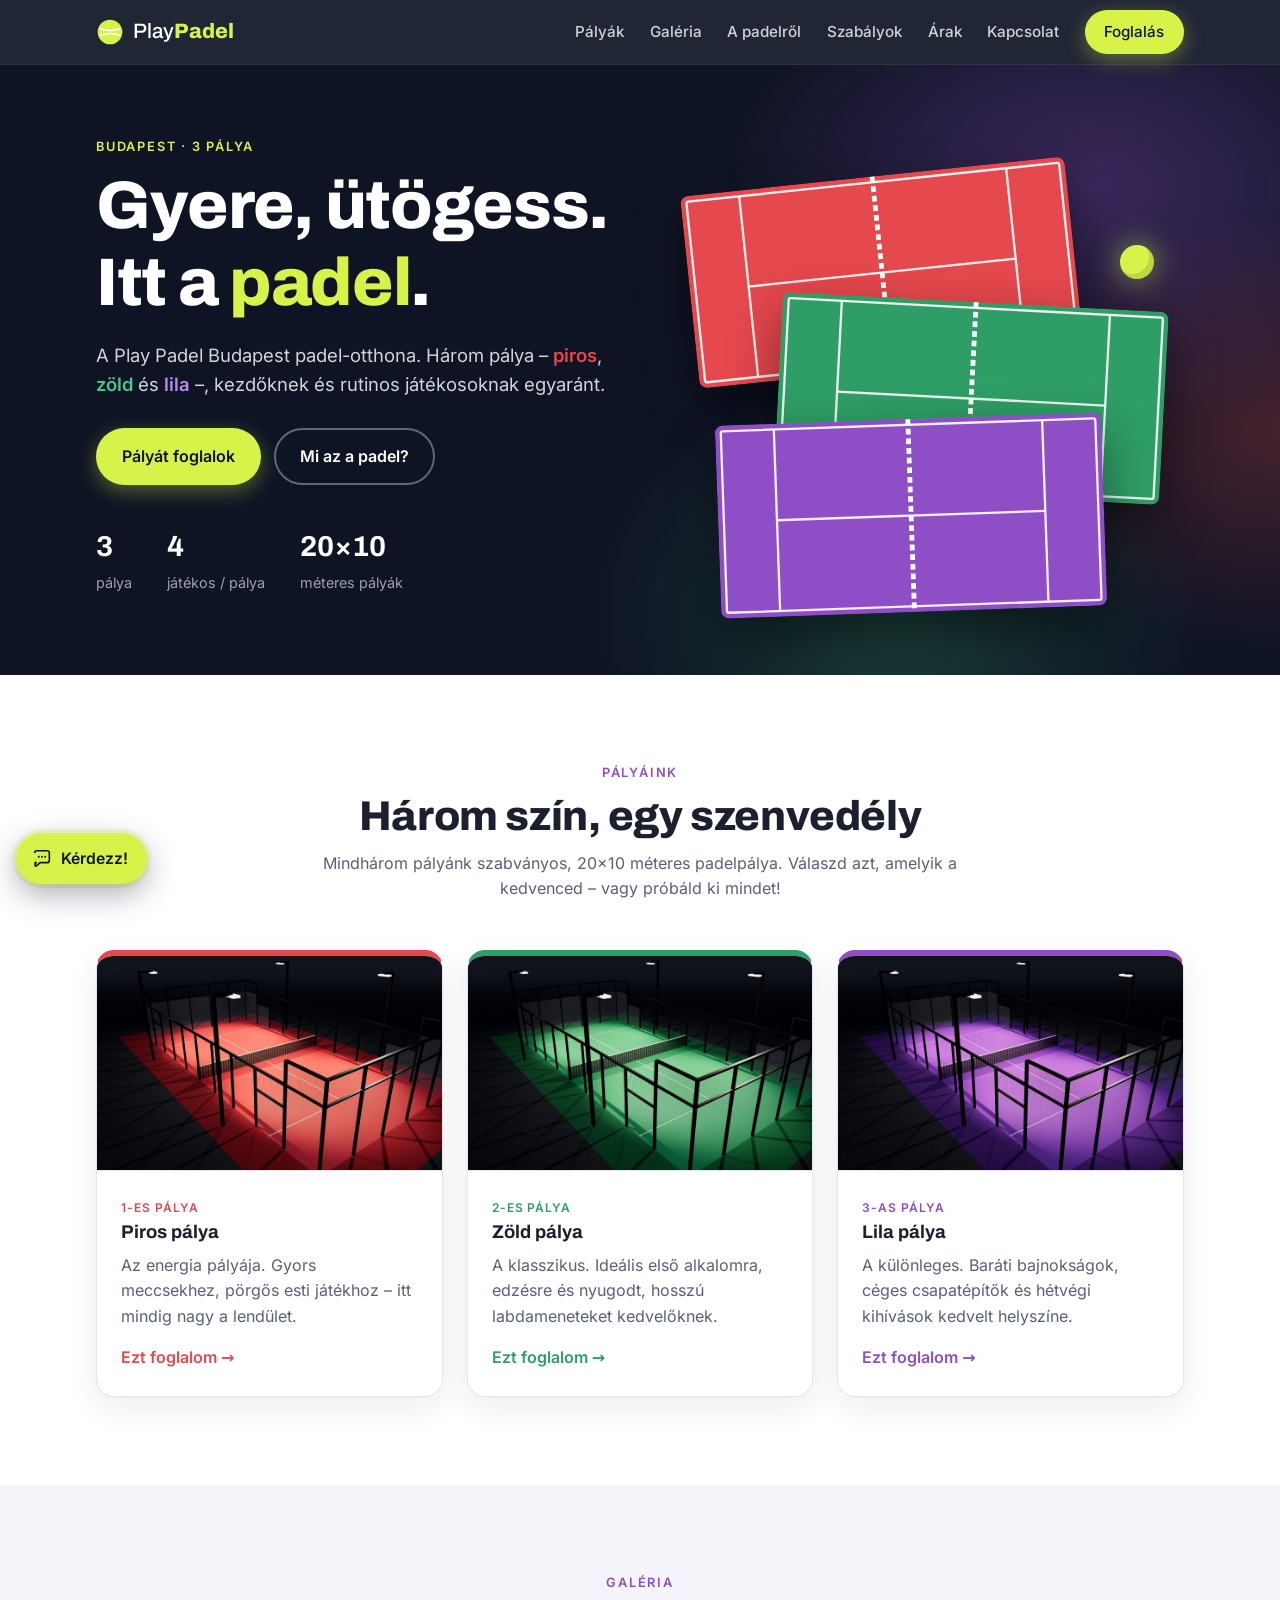
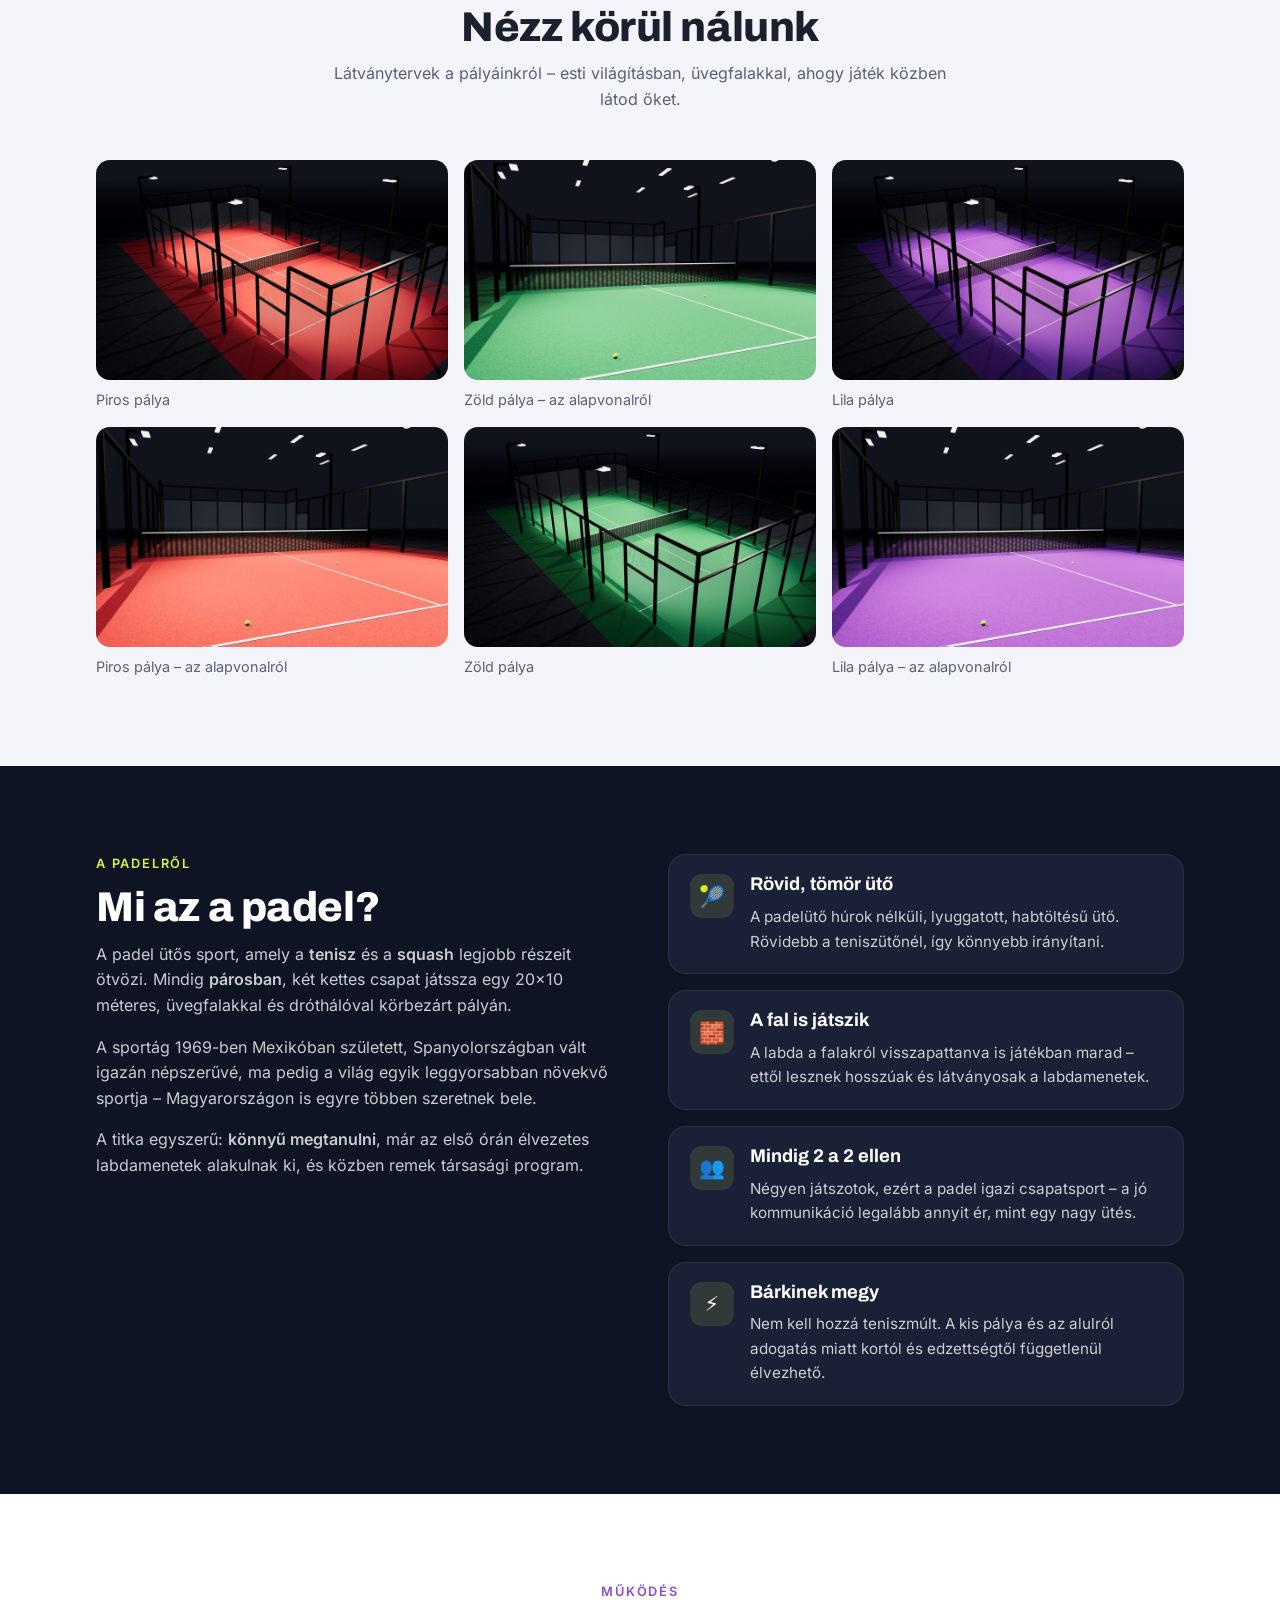
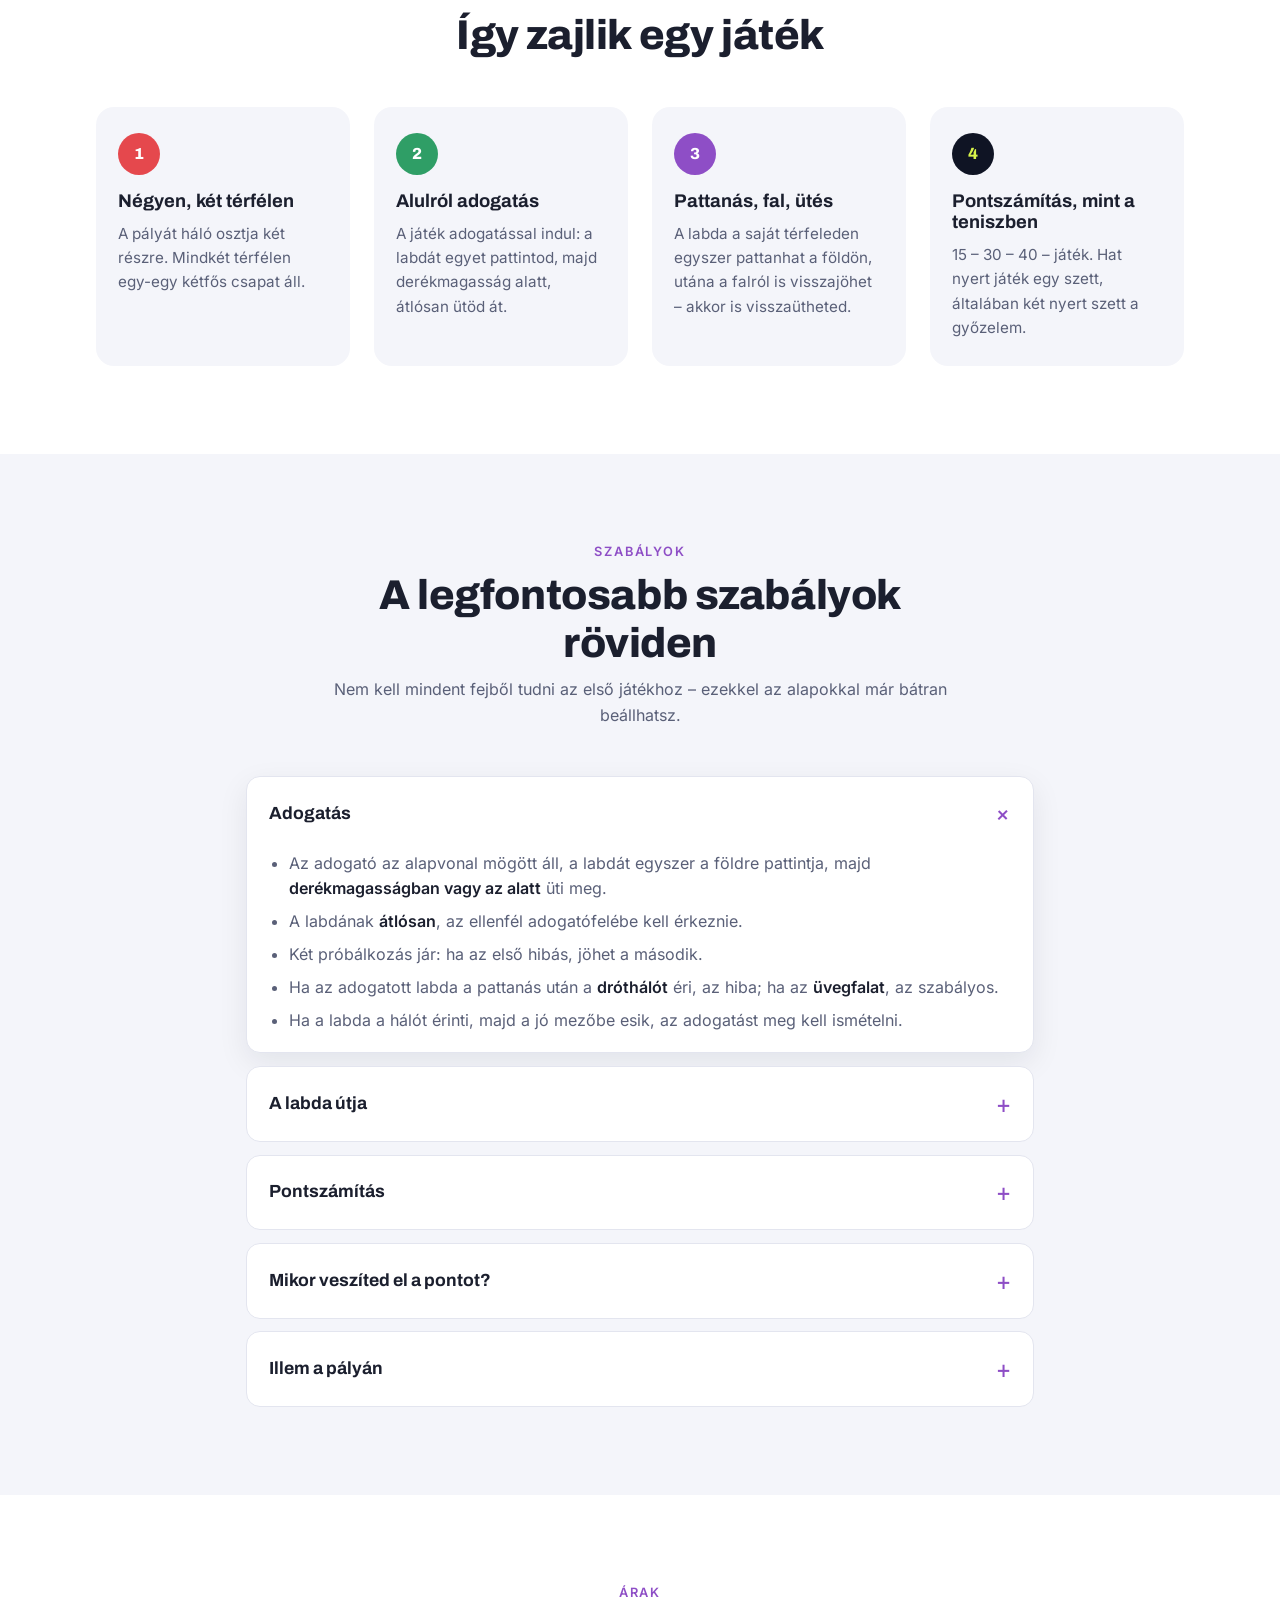
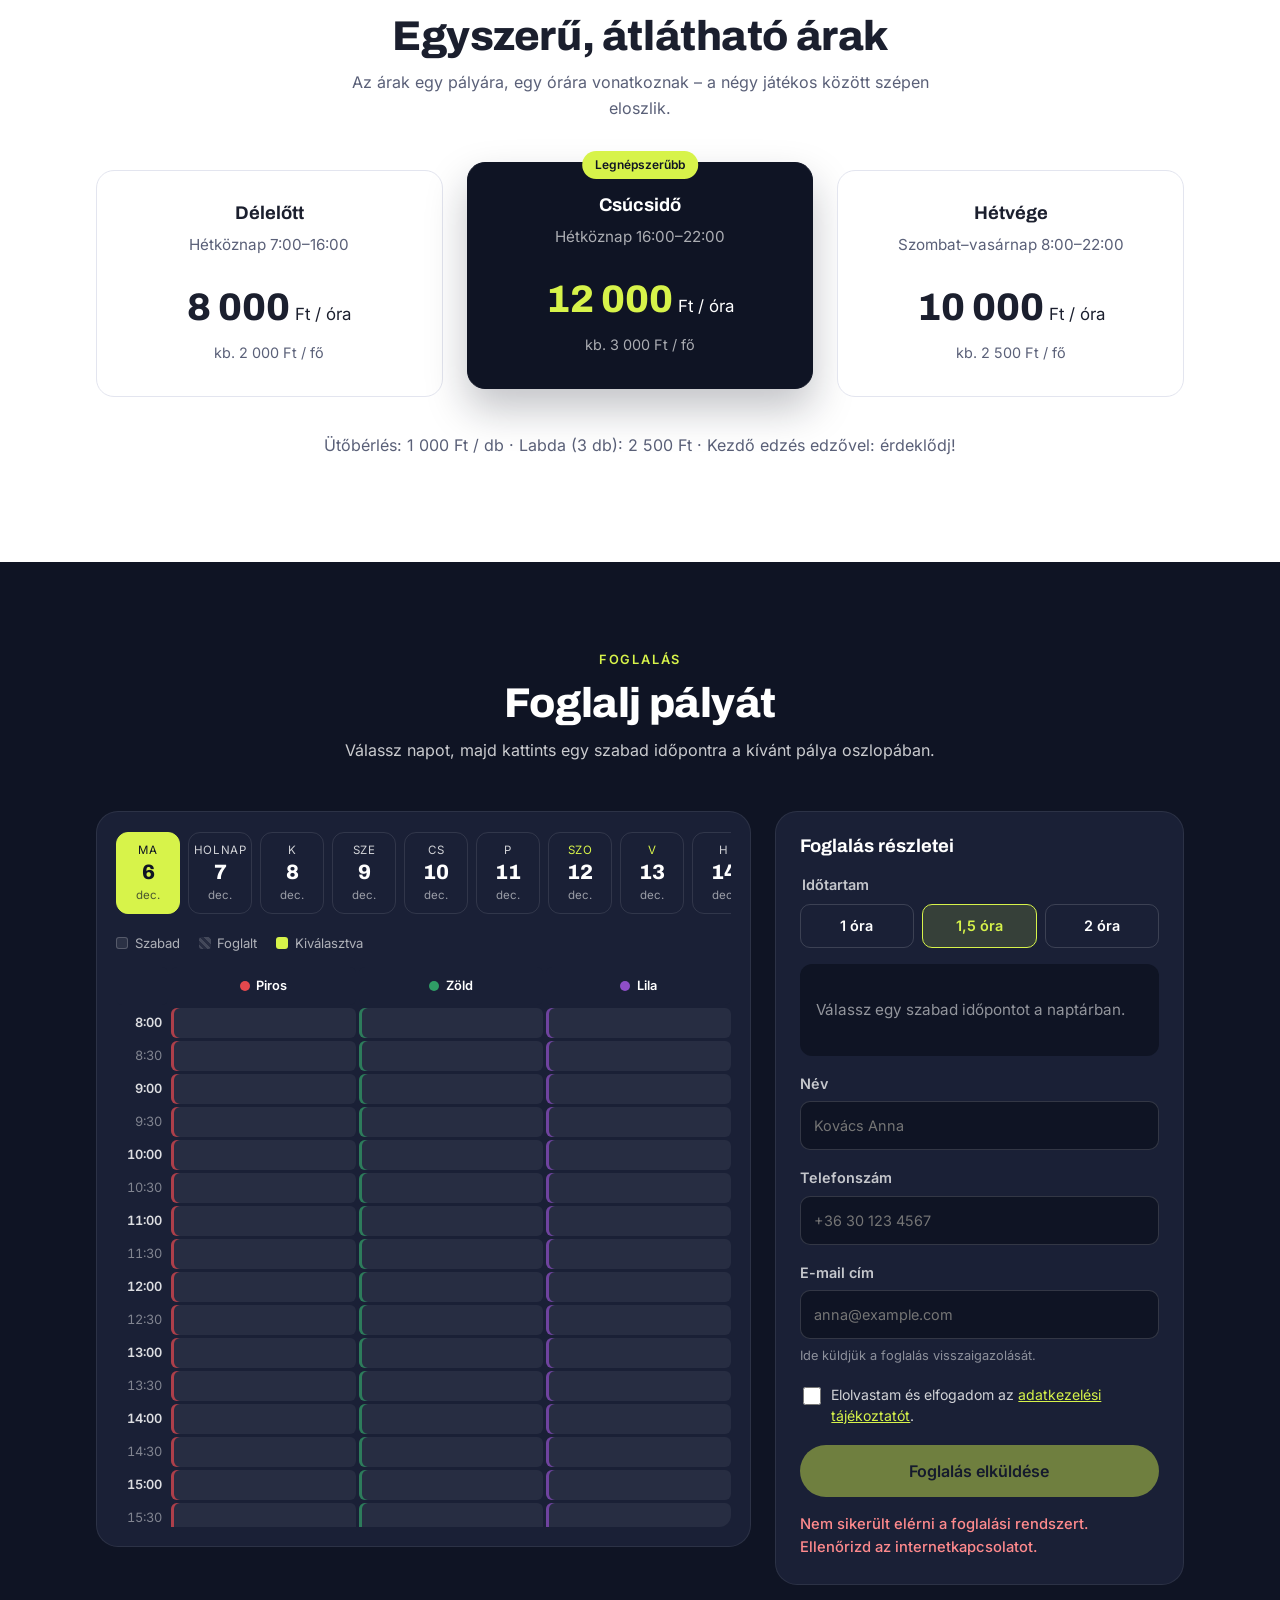
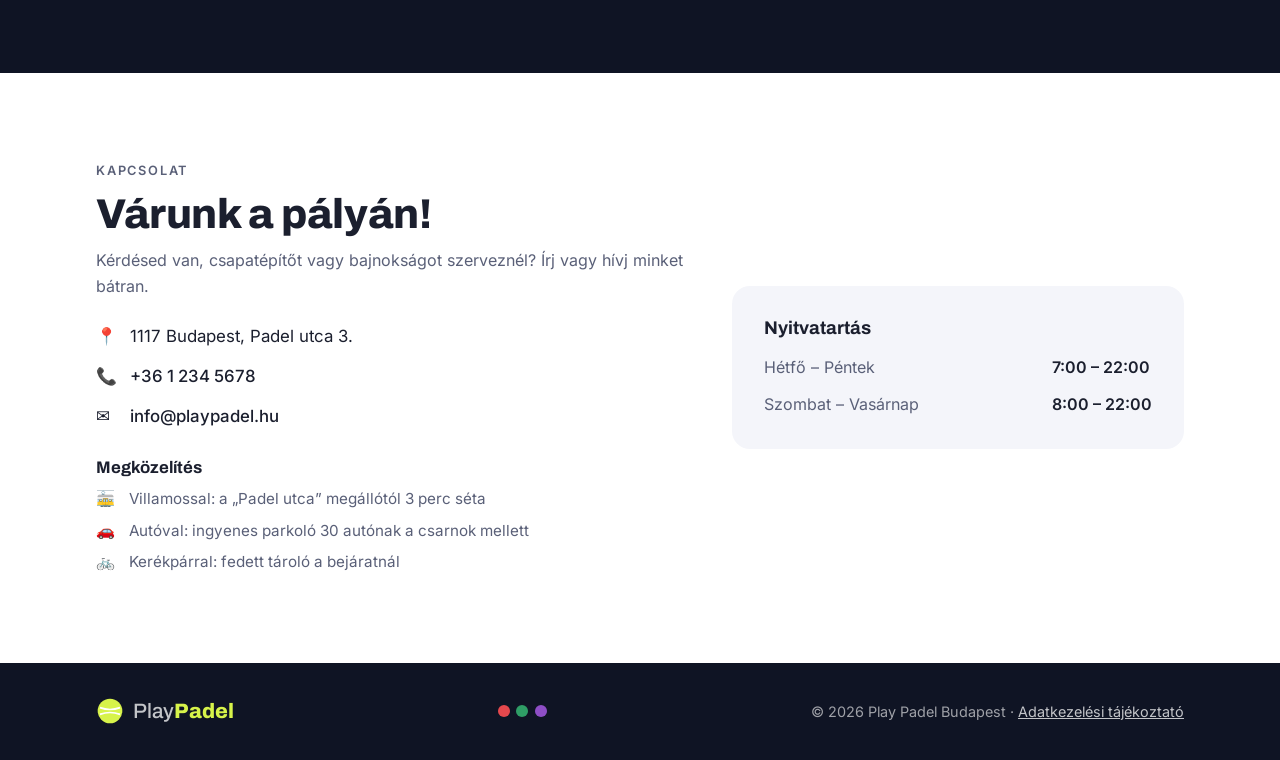
==== commit dc338282: "AI asszisztens chat (Claude API) foglalási segítséggel - chatbot Edge Function: Claude (claude-opus-" ====
--- a/index.html
+++ b/index.html
@@ -5,7 +5,7 @@
   <meta name="viewport" content="width=device-width, initial-scale=1">
   <title>Play Padel – Padel pályák Budapesten</title>
   <meta name="description" content="Play Padel Budapest: három padel pálya (piros, zöld, lila), pályafoglalás, szabályok és minden, amit a padelről tudni érdemes.">
-  <link rel="stylesheet" href="style.css?v=20261101d">
+  <link rel="stylesheet" href="style.css?v=20261101f">
   <link rel="icon" href="data:image/svg+xml,<svg xmlns='http://www.w3.org/2000/svg' viewBox='0 0 100 100'><circle cx='50' cy='50' r='44' fill='%23d7f34a'/><path d='M14 38c22 8 50 8 72 0M14 62c22-8 50-8 72 0' stroke='%23fff' stroke-width='6' fill='none'/></svg>">
 </head>
 <body>
@@ -383,9 +383,15 @@
           <h2>Várunk a pályán!</h2>
           <p>Kérdésed van, csapatépítőt vagy bajnokságot szerveznél? Írj vagy hívj minket bátran.</p>
           <ul class="contact-list">
-            <li><span>📍</span> Budapest</li>
+            <li><span>📍</span> 1117 Budapest, Padel utca 3.</li>
             <li><span>📞</span> <a href="tel:+3612345678">+36 1 234 5678</a></li>
             <li><span>✉️</span> <a href="mailto:info@playpadel.hu">info@playpadel.hu</a></li>
+          </ul>
+          <h3 class="getting-here-title">Megközelítés</h3>
+          <ul class="getting-here">
+            <li><span>🚋</span> Villamossal: a „Padel utca” megállótól 3 perc séta</li>
+            <li><span>🚗</span> Autóval: ingyenes parkoló 30 autónak a csarnok mellett</li>
+            <li><span>🚲</span> Kerékpárral: fedett tároló a bejáratnál</li>
           </ul>
         </div>
         <div class="hours">
@@ -414,8 +420,9 @@
     </div>
   </footer>
 
-  <script src="config.js?v=20261101d"></script>
-  <script src="booking.js?v=20261101d"></script>
-  <script src="script.js?v=20261101d"></script>
+  <script src="config.js?v=20261101f"></script>
+  <script src="booking.js?v=20261101f"></script>
+  <script src="script.js?v=20261101f"></script>
+  <script src="chat.js?v=20261101f"></script>
 </body>
 </html>
--- a/style.css
+++ b/style.css
@@ -750,3 +750,91 @@
 }
 
 .field-hint { font-weight: 400; font-size: .8rem; color: rgba(255,255,255,.5); }
+
+/* ---------- AI asszisztens (chat) ---------- */
+.slot-grid-wrap { position: relative; }
+
+.chat-root { position: fixed; left: 16px; bottom: 16px; z-index: 70; font-family: "Inter", system-ui, sans-serif; }
+.chat-launcher {
+  display: inline-flex; align-items: center; gap: .5rem;
+  padding: .8rem 1.15rem .8rem .95rem;
+  border: 0; border-radius: 999px;
+  background: var(--ball); color: var(--ink);
+  font: inherit; font-weight: 700; font-size: .98rem;
+  cursor: pointer;
+  box-shadow: 0 10px 30px rgba(15, 20, 36, .35), 0 0 0 4px rgba(215, 243, 74, .25);
+  transition: transform .15s, box-shadow .15s;
+}
+.chat-launcher:hover { transform: translateY(-2px); }
+.chat-launcher:focus-visible { outline: 3px solid var(--purple); outline-offset: 3px; }
+.chat-launcher svg { width: 22px; height: 22px; fill: none; stroke: currentColor; stroke-width: 1.8; stroke-linejoin: round; }
+.chat-launcher svg circle { fill: currentColor; stroke: none; }
+
+.chat-panel {
+  position: absolute; left: 0; bottom: 64px;
+  width: min(380px, calc(100vw - 32px));
+  height: min(600px, calc(100vh - 110px));
+  display: flex; flex-direction: column;
+  background: #fff; color: var(--text);
+  border-radius: 20px; overflow: hidden;
+  box-shadow: 0 24px 60px rgba(15, 20, 36, .35);
+  border: 1px solid var(--border);
+}
+.chat-panel[hidden] { display: none; }
+
+.chat-head { display: flex; align-items: center; gap: .7rem; padding: .85rem .8rem .85rem 1rem; background: var(--ink); color: #fff; }
+.chat-avatar { width: 36px; height: 36px; flex: 0 0 auto; }
+.chat-avatar svg { width: 100%; height: 100%; }
+.chat-avatar circle { fill: var(--ball); }
+.chat-avatar path { stroke: #fff; stroke-width: 6; fill: none; }
+.chat-title { flex: 1; min-width: 0; display: grid; line-height: 1.25; }
+.chat-title strong { font-family: "Archivo", sans-serif; font-size: 1rem; }
+.chat-title span { font-size: .78rem; color: rgba(255,255,255,.6); }
+.chat-icon-btn { width: 34px; height: 34px; border: 0; border-radius: 10px; background: transparent; color: rgba(255,255,255,.8); cursor: pointer; display: grid; place-items: center; }
+.chat-icon-btn:hover { background: rgba(255,255,255,.1); color: #fff; }
+.chat-icon-btn svg { width: 18px; height: 18px; fill: none; stroke: currentColor; stroke-width: 2; stroke-linecap: round; stroke-linejoin: round; }
+
+.chat-log { flex: 1; overflow-y: auto; padding: 1rem; display: flex; flex-direction: column; gap: .6rem; background: var(--soft); }
+.chat-msg { max-width: 86%; padding: .65rem .85rem; border-radius: 16px; font-size: .93rem; line-height: 1.45; overflow-wrap: anywhere; }
+.chat-msg p { margin: 0; }
+.chat-msg p + p { margin-top: .35rem; }
+.chat-msg ul { margin: .3rem 0; padding-left: 1.1rem; }
+.chat-msg li { margin: .15rem 0; }
+.chat-bot { align-self: flex-start; background: #fff; border: 1px solid var(--border); border-bottom-left-radius: 6px; }
+.chat-user { align-self: flex-end; background: var(--ink); color: #fff; border-bottom-right-radius: 6px; white-space: pre-wrap; }
+.chat-note { align-self: stretch; max-width: none; background: rgba(215, 243, 74, .22); border: 1px solid rgba(160, 190, 20, .5); font-size: .88rem; }
+.chat-error { align-self: stretch; max-width: none; background: #fff0f0; border: 1px solid #f3c2c4; color: #a3262b; font-size: .88rem; }
+.chat-jump { display: block; margin-top: .55rem; padding: .45rem .9rem; border: 0; border-radius: 999px; background: var(--ink); color: var(--ball); font: inherit; font-weight: 600; font-size: .85rem; cursor: pointer; }
+
+.chat-typing { display: inline-flex; gap: 4px; padding: .8rem .9rem; }
+.chat-typing span { width: 7px; height: 7px; border-radius: 50%; background: var(--muted); animation: chat-dot 1s infinite ease-in-out; }
+.chat-typing span:nth-child(2) { animation-delay: .15s; }
+.chat-typing span:nth-child(3) { animation-delay: .3s; }
+@keyframes chat-dot { 0%, 80%, 100% { opacity: .3; transform: translateY(0); } 40% { opacity: 1; transform: translateY(-3px); } }
+
+.chat-chips { display: flex; flex-wrap: wrap; gap: .4rem; padding: .2rem 1rem .7rem; background: var(--soft); }
+.chat-chips[hidden] { display: none; }
+.chat-chips button { border: 1px solid var(--border); background: #fff; color: var(--text); border-radius: 999px; padding: .4rem .75rem; font: inherit; font-size: .82rem; cursor: pointer; }
+.chat-chips button:hover { border-color: var(--purple); color: var(--purple); }
+
+.chat-input { display: flex; align-items: flex-end; gap: .5rem; padding: .7rem .8rem; border-top: 1px solid var(--border); background: #fff; }
+.chat-input textarea { flex: 1; resize: none; border: 1px solid var(--border); border-radius: 14px; padding: .6rem .8rem; font: inherit; font-size: .93rem; line-height: 1.4; max-height: 120px; color: var(--text); background: #fff; }
+.chat-input textarea:focus { outline: 2px solid var(--purple); outline-offset: 0; border-color: transparent; }
+.chat-input button { width: 42px; height: 42px; flex: 0 0 auto; border: 0; border-radius: 50%; background: var(--ink); color: var(--ball); cursor: pointer; display: grid; place-items: center; }
+.chat-input button:disabled, .chat-input textarea:disabled { opacity: .5; cursor: not-allowed; }
+.chat-input button svg { width: 20px; height: 20px; fill: currentColor; }
+.chat-foot { margin: 0; padding: 0 1rem .7rem; background: #fff; font-size: .72rem; color: var(--muted); line-height: 1.35; }
+.chat-foot a { color: var(--purple); }
+
+@media (max-width: 560px) {
+  .chat-root.is-open .chat-launcher { display: none; }
+  .chat-root.is-open { left: 0; right: 0; top: 0; bottom: 0; }
+  .chat-panel { position: fixed; inset: 0; width: 100%; height: 100%; border-radius: 0; border: 0; }
+}
+@media (prefers-reduced-motion: reduce) {
+  .chat-typing span { animation: none; }
+}
+
+.getting-here-title { margin-top: 1.8rem; font-size: 1.05rem; }
+.getting-here { list-style: none; padding: 0; margin: .6rem 0 0; display: grid; gap: .45rem; color: var(--muted); font-size: .95rem; }
+.getting-here span { display: inline-block; width: 1.8rem; }
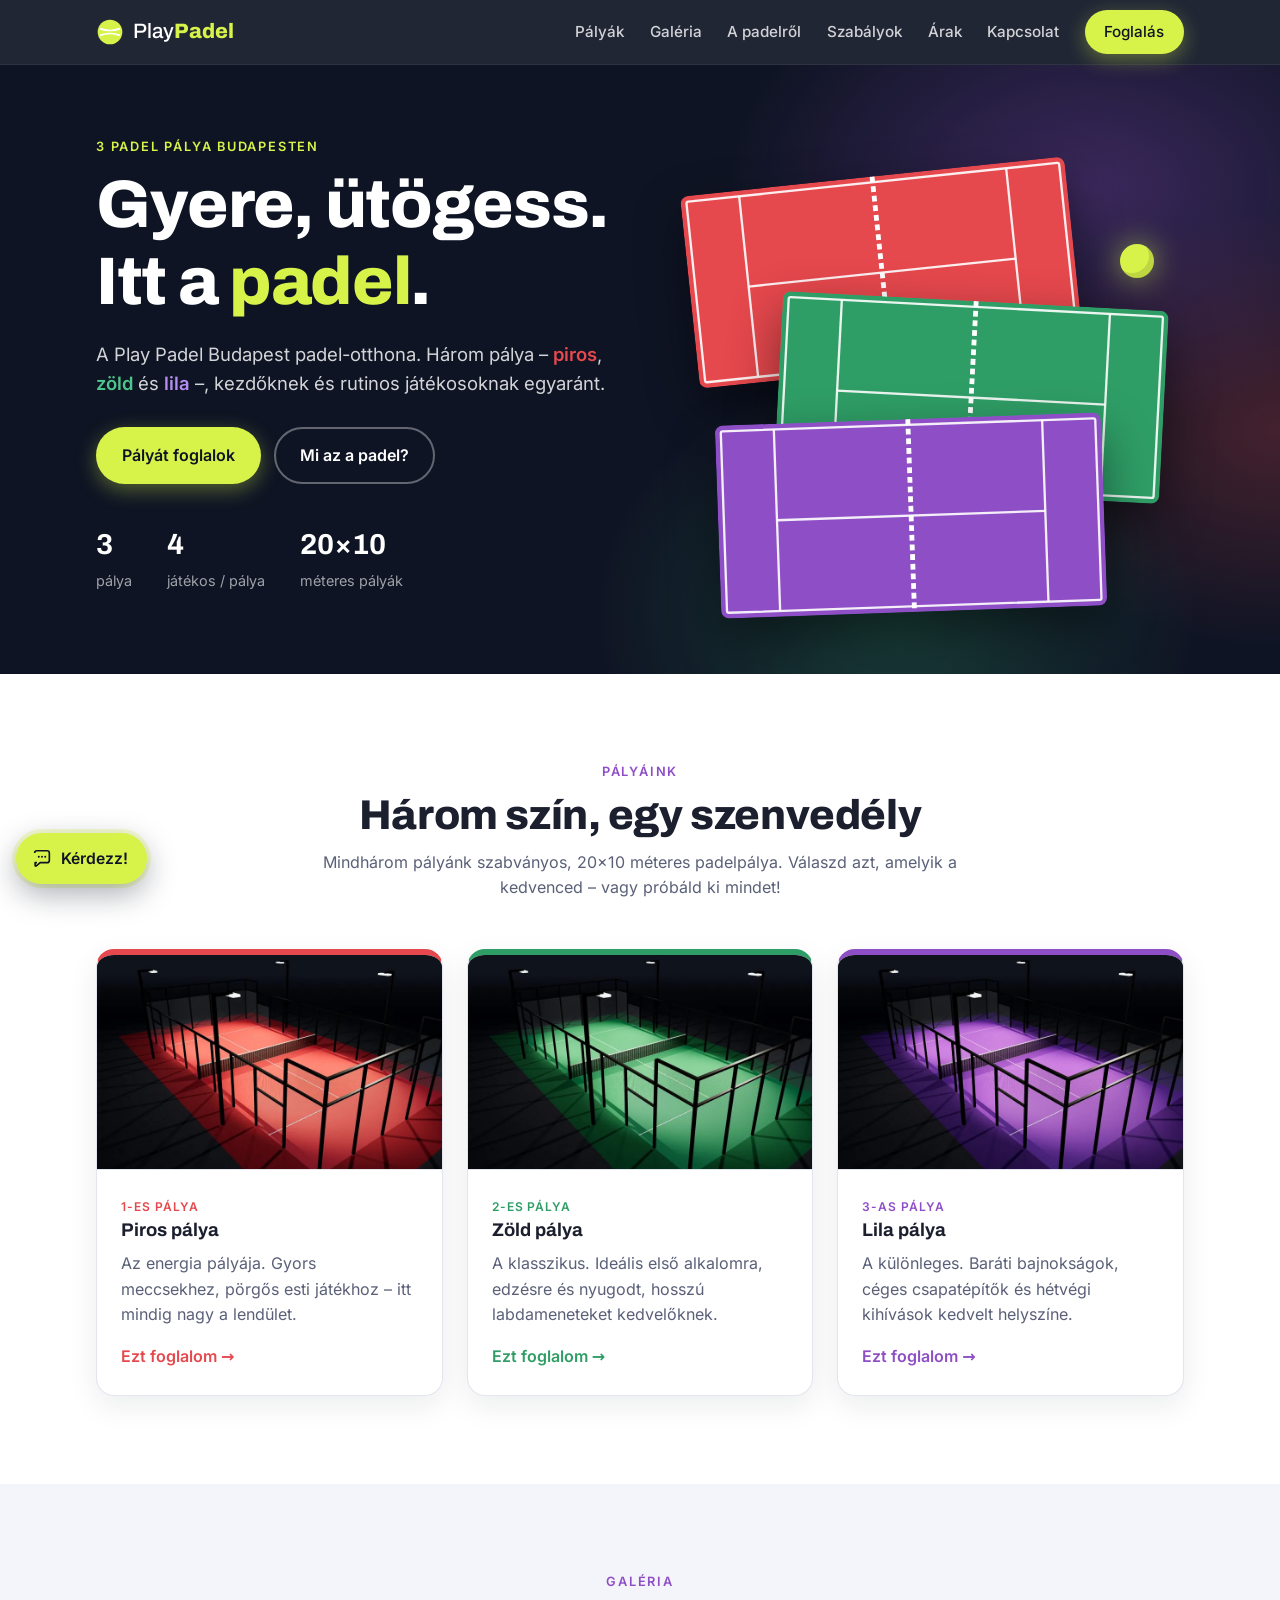
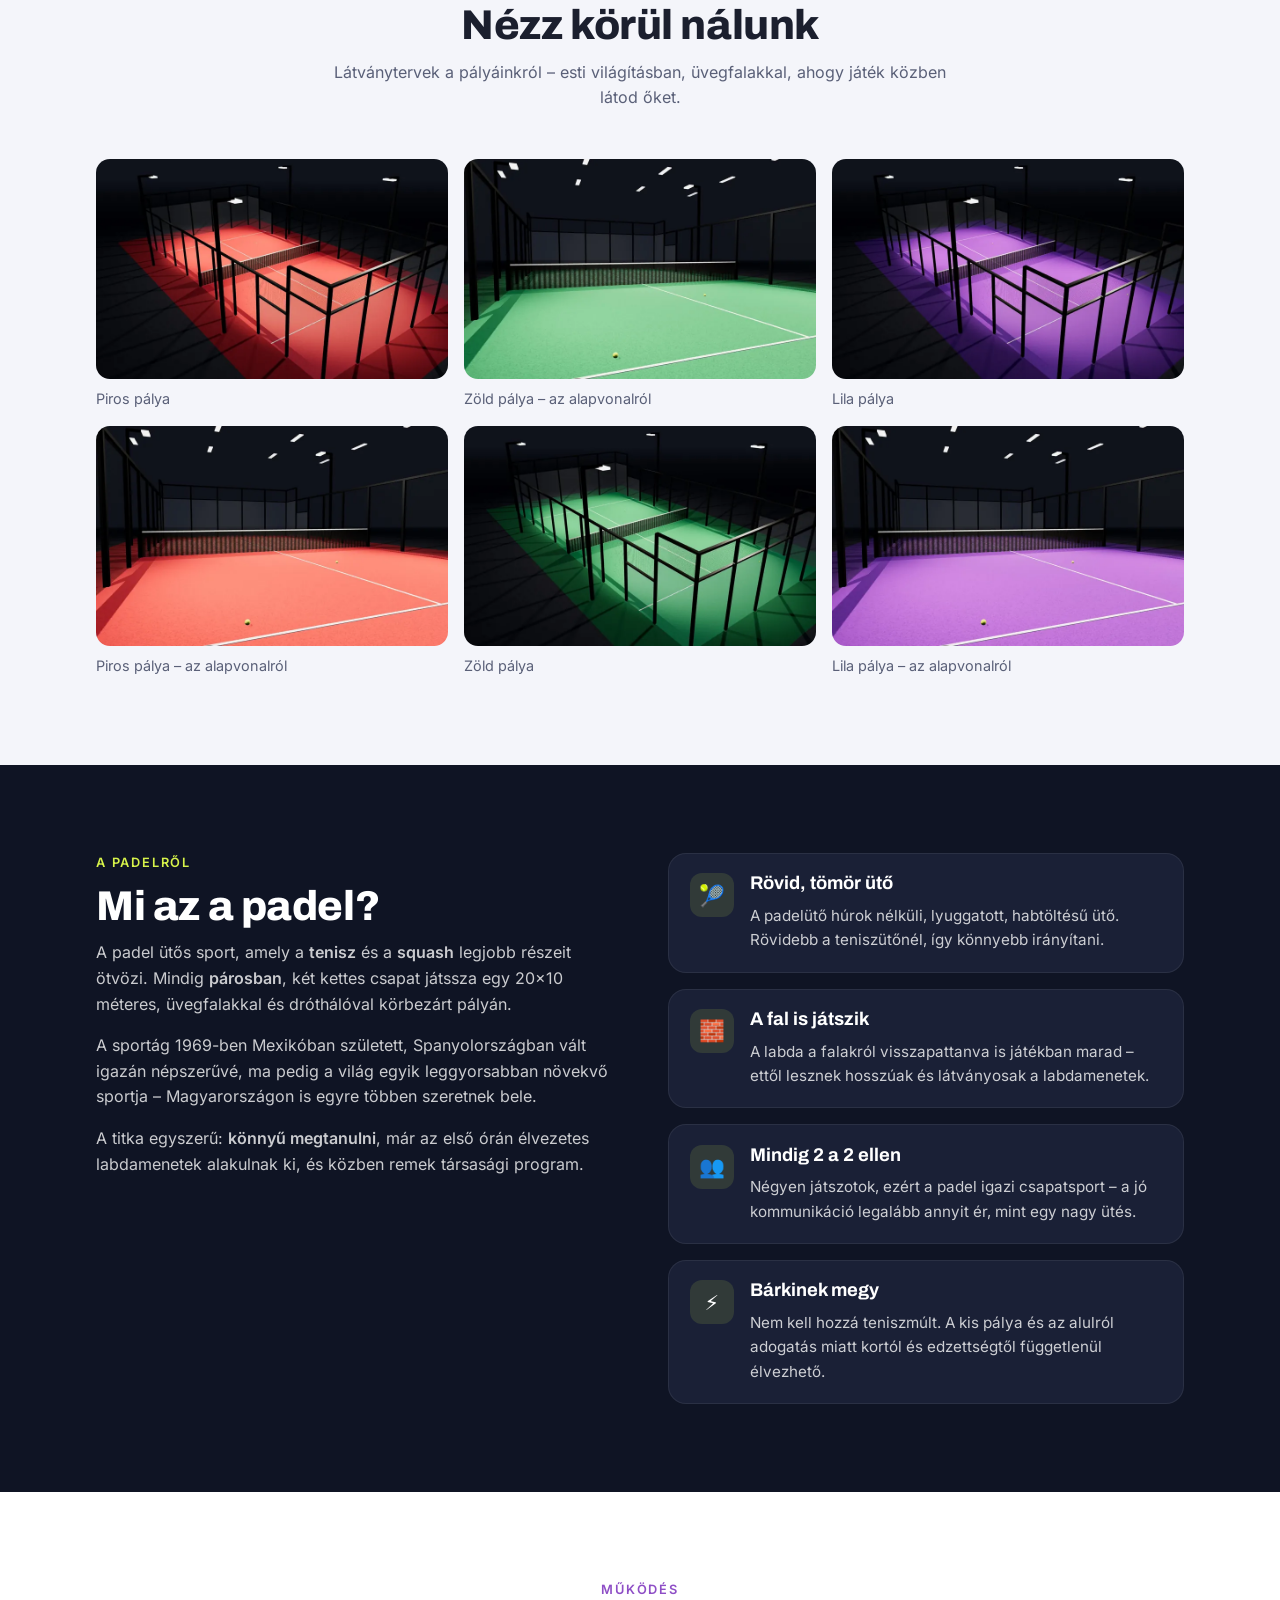
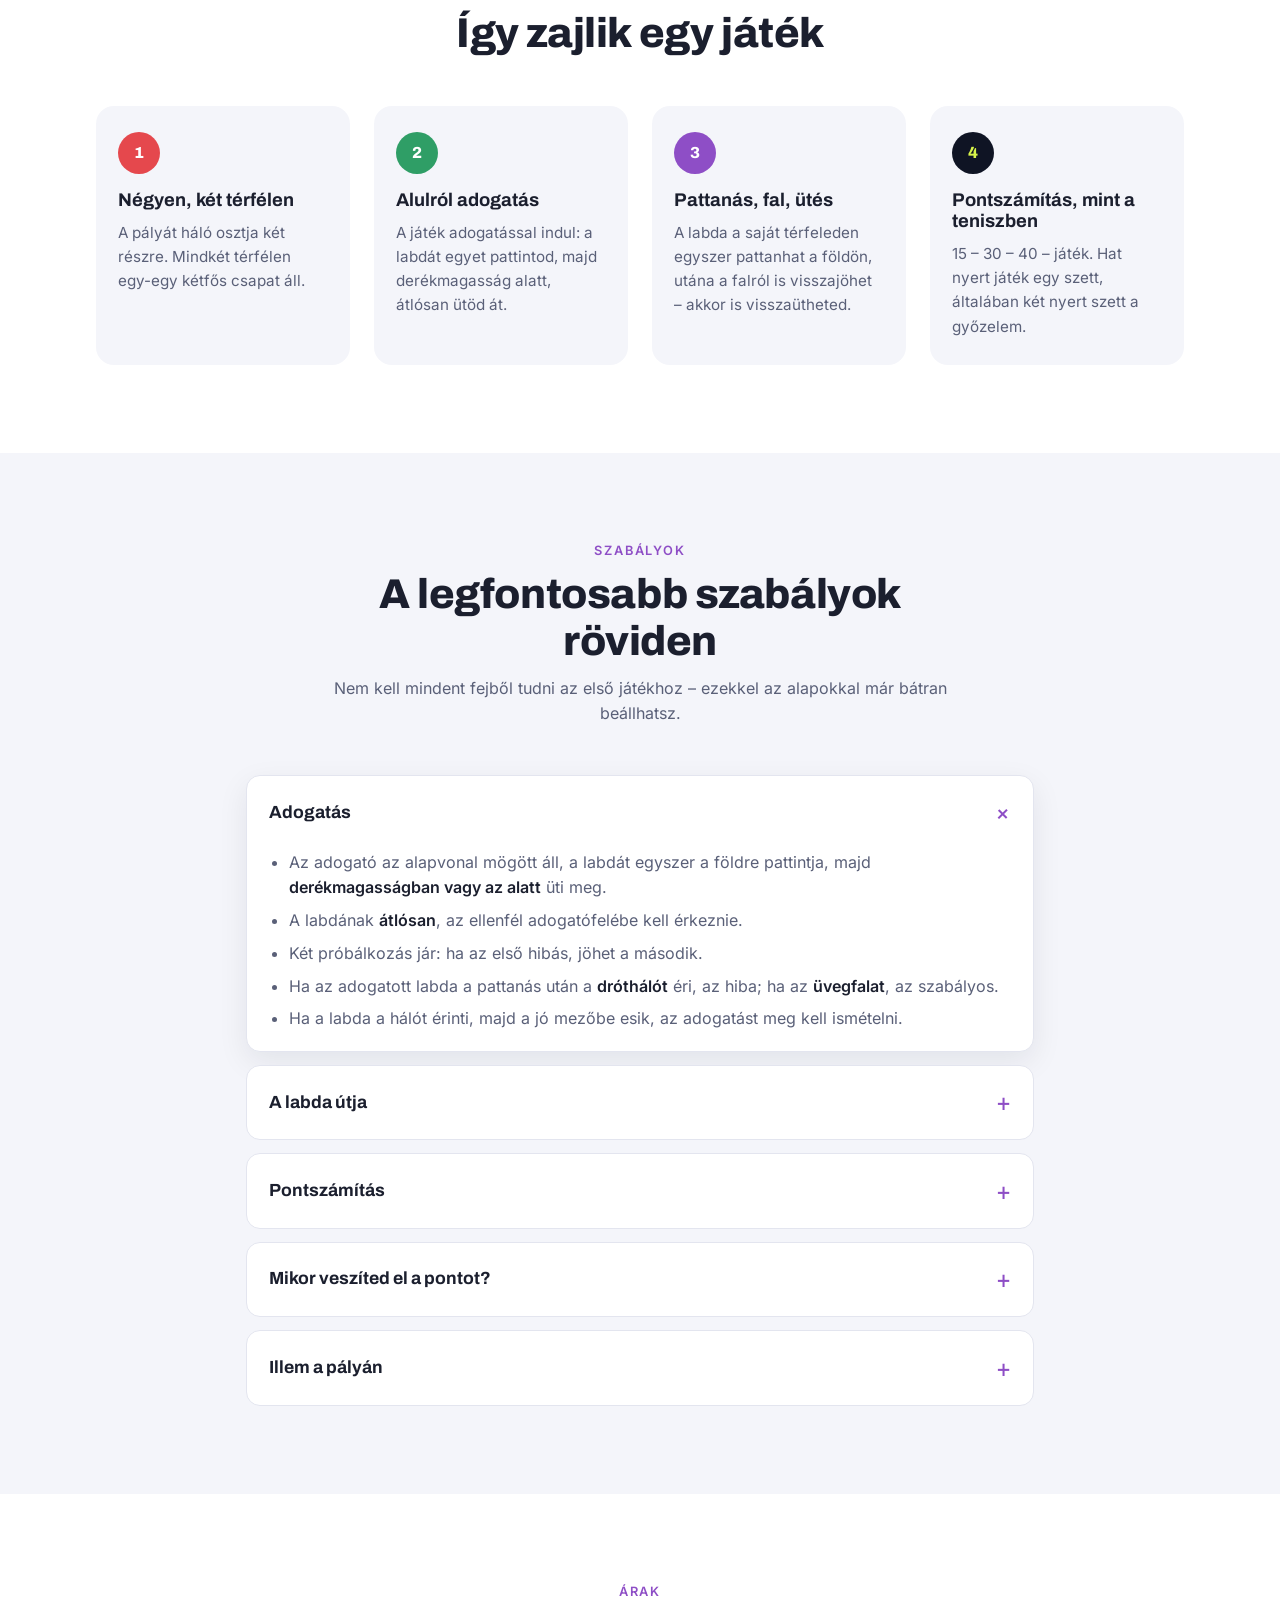
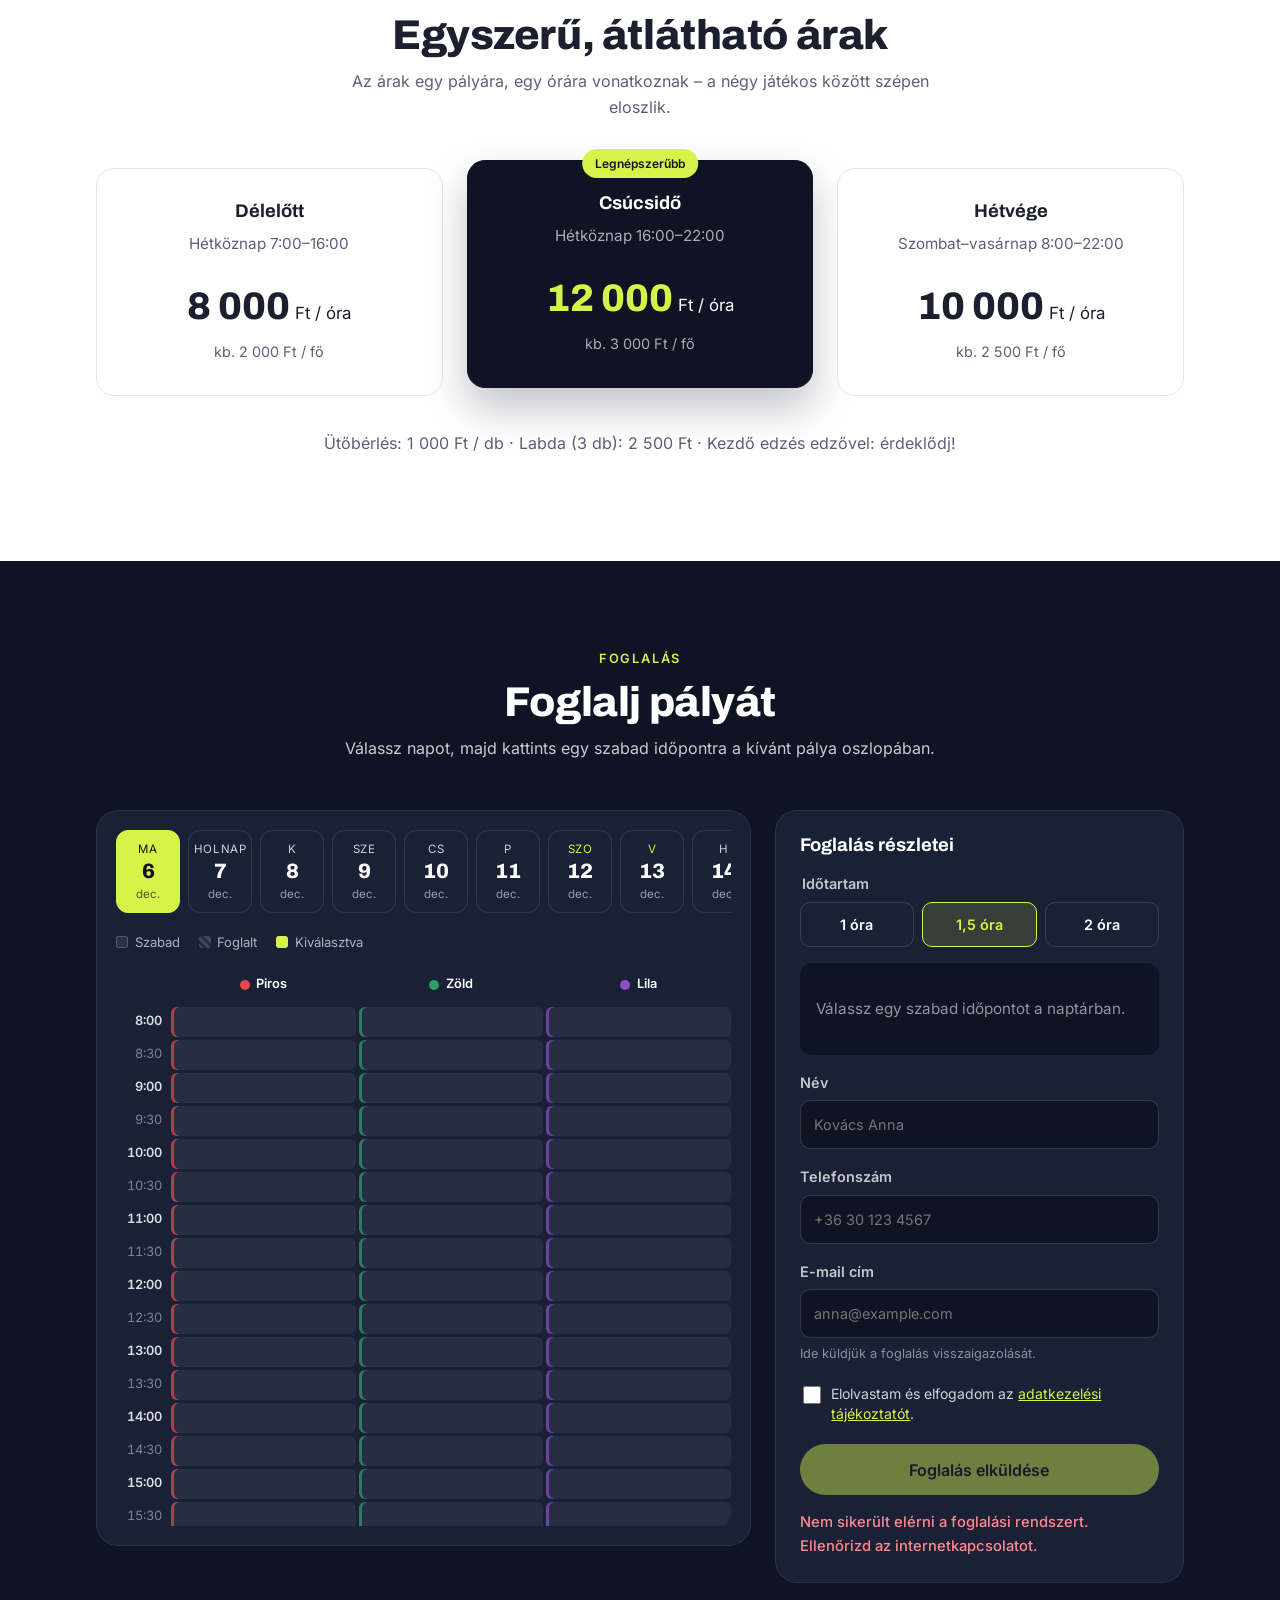
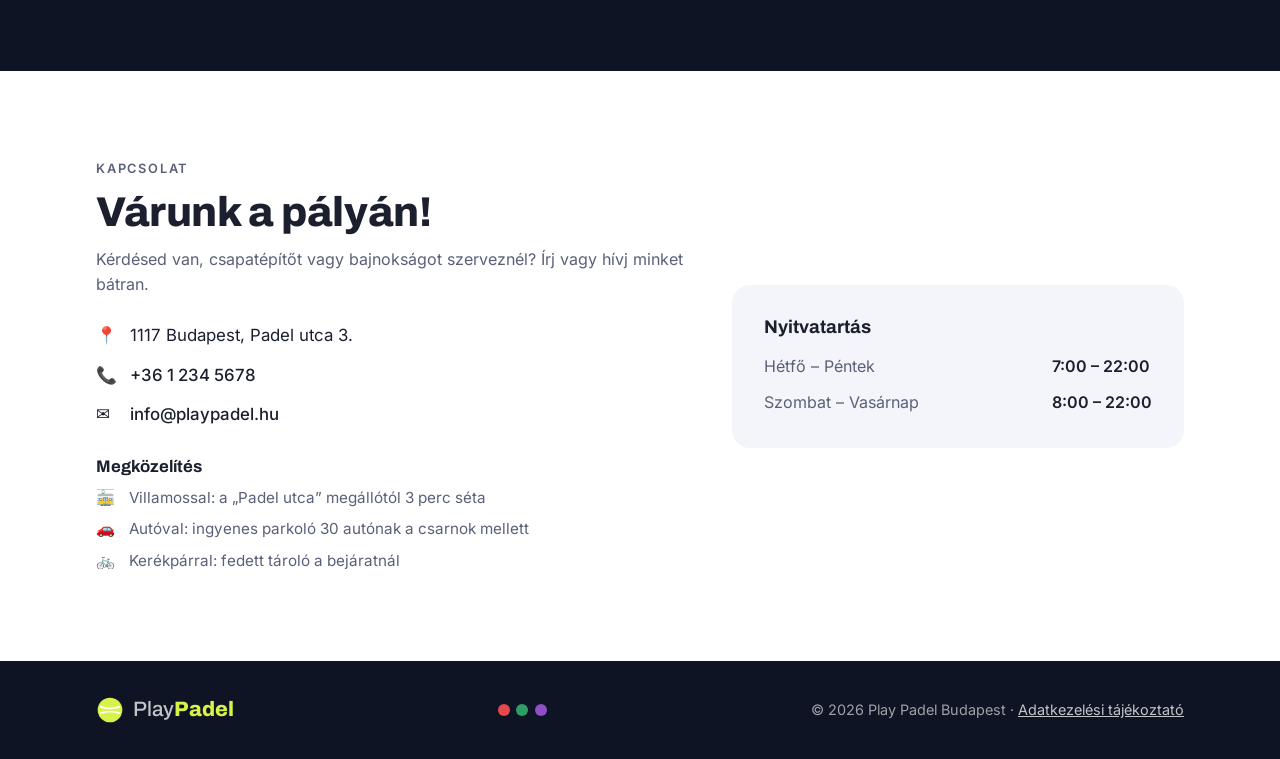
==== commit 4609a9dd: "SEO: meta tagek, strukturált adatok, sitemap, WebP képek - Title/description kulcsszavakra, canonica" ====
--- a/index.html
+++ b/index.html
@@ -3,10 +3,99 @@
 <head>
   <meta charset="utf-8">
   <meta name="viewport" content="width=device-width, initial-scale=1">
-  <title>Play Padel – Padel pályák Budapesten</title>
-  <meta name="description" content="Play Padel Budapest: három padel pálya (piros, zöld, lila), pályafoglalás, szabályok és minden, amit a padelről tudni érdemes.">
-  <link rel="stylesheet" href="style.css?v=20261101f">
-  <link rel="icon" href="data:image/svg+xml,<svg xmlns='http://www.w3.org/2000/svg' viewBox='0 0 100 100'><circle cx='50' cy='50' r='44' fill='%23d7f34a'/><path d='M14 38c22 8 50 8 72 0M14 62c22-8 50-8 72 0' stroke='%23fff' stroke-width='6' fill='none'/></svg>">
+  <title>Padel pálya Budapest – online foglalás | Play Padel</title>
+  <meta name="description" content="Padelpálya-bérlés Budapesten: 3 szabványos pálya, online foglalás 1–2 órára, ütőbérlés, kezdő edzés. Hétköznap 7–22, hétvégén 8–22, 8 000 Ft/órától.">
+  <link rel="canonical" href="https://lederermate.github.io/demo-site/">
+  <meta name="robots" content="index, follow, max-image-preview:large">
+  <meta name="theme-color" content="#0f1424">
+
+  <!-- Közösségi megosztás (Facebook, Messenger, LinkedIn, X) -->
+  <meta property="og:type" content="website">
+  <meta property="og:locale" content="hu_HU">
+  <meta property="og:site_name" content="Play Padel">
+  <meta property="og:title" content="Padel pálya Budapest – online foglalás | Play Padel">
+  <meta property="og:description" content="3 szabványos padelpálya Budapesten. Foglalj online pár kattintással – ütőt is bérelhetsz, kezdőknek edzést is tartunk.">
+  <meta property="og:url" content="https://lederermate.github.io/demo-site/">
+  <meta property="og:image" content="https://lederermate.github.io/demo-site/images/og-image.jpg">
+  <meta property="og:image:width" content="1200">
+  <meta property="og:image:height" content="630">
+  <meta property="og:image:alt" content="A Play Padel piros pályája esti világításban">
+  <meta name="twitter:card" content="summary_large_image">
+
+  <link rel="icon" href="favicon.svg" type="image/svg+xml">
+  <link rel="icon" href="favicon-48.png" type="image/png" sizes="48x48">
+  <link rel="apple-touch-icon" href="apple-touch-icon.png">
+
+  <link rel="preload" href="fonts/archivo-latin-800-normal.woff2" as="font" type="font/woff2" crossorigin>
+  <link rel="preload" href="fonts/inter-latin-400-normal.woff2" as="font" type="font/woff2" crossorigin>
+  <link rel="stylesheet" href="style.css?v=20261101h">
+
+  <!-- Strukturált adatok (Google helyi találatok, térkép, AI-keresők) -->
+  <script type="application/ld+json">
+  {
+    "@context": "https://schema.org",
+    "@graph": [
+      {
+        "@type": "SportsActivityLocation",
+        "@id": "https://lederermate.github.io/demo-site/#playpadel",
+        "name": "Play Padel",
+        "description": "Padelpálya-bérlés Budapesten: három szabványos, 20×10 méteres, üvegfalas padelpálya online foglalással, ütőbérléssel és kezdő edzéssel.",
+        "url": "https://lederermate.github.io/demo-site/",
+        "image": [
+          "https://lederermate.github.io/demo-site/images/og-image.jpg",
+          "https://lederermate.github.io/demo-site/images/palya-piros-attekintes.jpg",
+          "https://lederermate.github.io/demo-site/images/palya-zold-attekintes.jpg",
+          "https://lederermate.github.io/demo-site/images/palya-lila-attekintes.jpg"
+        ],
+        "logo": "https://lederermate.github.io/demo-site/apple-touch-icon.png",
+        "telephone": "+3612345678",
+        "email": "info@playpadel.hu",
+        "address": {
+          "@type": "PostalAddress",
+          "streetAddress": "Padel utca 3.",
+          "postalCode": "1117",
+          "addressLocality": "Budapest",
+          "addressCountry": "HU"
+        },
+        "openingHoursSpecification": [
+          {
+            "@type": "OpeningHoursSpecification",
+            "dayOfWeek": ["Monday", "Tuesday", "Wednesday", "Thursday", "Friday"],
+            "opens": "07:00",
+            "closes": "22:00"
+          },
+          {
+            "@type": "OpeningHoursSpecification",
+            "dayOfWeek": ["Saturday", "Sunday"],
+            "opens": "08:00",
+            "closes": "22:00"
+          }
+        ],
+        "priceRange": "8 000 – 12 000 Ft / óra",
+        "currenciesAccepted": "HUF",
+        "sport": "Padel",
+        "amenityFeature": [
+          { "@type": "LocationFeatureSpecification", "name": "Ingyenes parkoló (30 autó)", "value": true },
+          { "@type": "LocationFeatureSpecification", "name": "Fedett kerékpártároló", "value": true },
+          { "@type": "LocationFeatureSpecification", "name": "Ütőbérlés", "value": true }
+        ],
+        "potentialAction": {
+          "@type": "ReserveAction",
+          "target": "https://lederermate.github.io/demo-site/#foglalas",
+          "name": "Pályafoglalás"
+        }
+      },
+      {
+        "@type": "WebSite",
+        "@id": "https://lederermate.github.io/demo-site/#website",
+        "url": "https://lederermate.github.io/demo-site/",
+        "name": "Play Padel",
+        "inLanguage": "hu-HU",
+        "publisher": { "@id": "https://lederermate.github.io/demo-site/#playpadel" }
+      }
+    ]
+  }
+  </script>
 </head>
 <body>
 
@@ -39,8 +128,7 @@
   <section class="hero">
     <div class="container hero-grid">
       <div class="hero-text">
-        <p class="eyebrow">Budapest · 3 pálya</p>
-        <h1>Gyere, ütögess.<br>Itt a <span class="hl">padel</span>.</h1>
+        <h1><span class="eyebrow">3 padel pálya Budapesten</span> Gyere, ütögess.<br>Itt a <span class="hl">padel</span>.</h1>
         <p class="lead">A Play Padel Budapest padel-otthona. Három pálya – <b class="c-red">piros</b>, <b class="c-green">zöld</b> és <b class="c-purple">lila</b> –, kezdőknek és rutinos játékosoknak egyaránt.</p>
         <div class="hero-cta">
           <a href="#foglalas" class="btn btn-ball">Pályát foglalok</a>
@@ -91,7 +179,7 @@
         </div>
         <div class="courts">
           <article class="court-card" style="--court: var(--red)">
-            <img class="court-photo" src="images/palya-piros-attekintes.jpg" alt="Piros padelpálya felülnézetből, esti világításban" width="1600" height="1000" loading="lazy">
+            <picture><source type="image/webp" srcset="images/palya-piros-attekintes-800.webp 800w, images/palya-piros-attekintes.webp 1600w" sizes="(max-width: 960px) min(100vw, 520px), 360px"><img class="court-photo" src="images/palya-piros-attekintes-800.jpg" srcset="images/palya-piros-attekintes-800.jpg 800w, images/palya-piros-attekintes.jpg 1600w" sizes="(max-width: 960px) min(100vw, 520px), 360px" alt="Piros padelpálya felülnézetből, esti világításban" width="1600" height="1000" loading="lazy"></picture>
             <div class="court-card-body">
               <span class="tag">1-es pálya</span>
               <h3>Piros pálya</h3>
@@ -100,7 +188,7 @@
             </div>
           </article>
           <article class="court-card" style="--court: var(--green)">
-            <img class="court-photo" src="images/palya-zold-attekintes.jpg" alt="Zöld padelpálya felülnézetből, esti világításban" width="1600" height="1000" loading="lazy">
+            <picture><source type="image/webp" srcset="images/palya-zold-attekintes-800.webp 800w, images/palya-zold-attekintes.webp 1600w" sizes="(max-width: 960px) min(100vw, 520px), 360px"><img class="court-photo" src="images/palya-zold-attekintes-800.jpg" srcset="images/palya-zold-attekintes-800.jpg 800w, images/palya-zold-attekintes.jpg 1600w" sizes="(max-width: 960px) min(100vw, 520px), 360px" alt="Zöld padelpálya felülnézetből, esti világításban" width="1600" height="1000" loading="lazy"></picture>
             <div class="court-card-body">
               <span class="tag">2-es pálya</span>
               <h3>Zöld pálya</h3>
@@ -109,7 +197,7 @@
             </div>
           </article>
           <article class="court-card" style="--court: var(--purple)">
-            <img class="court-photo" src="images/palya-lila-attekintes.jpg" alt="Lila padelpálya felülnézetből, esti világításban" width="1600" height="1000" loading="lazy">
+            <picture><source type="image/webp" srcset="images/palya-lila-attekintes-800.webp 800w, images/palya-lila-attekintes.webp 1600w" sizes="(max-width: 960px) min(100vw, 520px), 360px"><img class="court-photo" src="images/palya-lila-attekintes-800.jpg" srcset="images/palya-lila-attekintes-800.jpg 800w, images/palya-lila-attekintes.jpg 1600w" sizes="(max-width: 960px) min(100vw, 520px), 360px" alt="Lila padelpálya felülnézetből, esti világításban" width="1600" height="1000" loading="lazy"></picture>
             <div class="court-card-body">
               <span class="tag">3-as pálya</span>
               <h3>Lila pálya</h3>
@@ -130,12 +218,12 @@
           <p>Látványtervek a pályáinkról – esti világításban, üvegfalakkal, ahogy játék közben látod őket.</p>
         </div>
         <div class="gallery">
-          <figure><button type="button" data-full="images/palya-piros-attekintes.jpg"><img src="images/palya-piros-attekintes.jpg" alt="Piros pálya áttekintő nézet" loading="lazy" width="1600" height="1000"></button><figcaption>Piros pálya</figcaption></figure>
-          <figure><button type="button" data-full="images/palya-zold-halo.jpg"><img src="images/palya-zold-halo.jpg" alt="Zöld pálya az alapvonal mögül" loading="lazy" width="1600" height="1000"></button><figcaption>Zöld pálya – az alapvonalról</figcaption></figure>
-          <figure><button type="button" data-full="images/palya-lila-attekintes.jpg"><img src="images/palya-lila-attekintes.jpg" alt="Lila pálya áttekintő nézet" loading="lazy" width="1600" height="1000"></button><figcaption>Lila pálya</figcaption></figure>
-          <figure><button type="button" data-full="images/palya-piros-halo.jpg"><img src="images/palya-piros-halo.jpg" alt="Piros pálya az alapvonal mögül" loading="lazy" width="1600" height="1000"></button><figcaption>Piros pálya – az alapvonalról</figcaption></figure>
-          <figure><button type="button" data-full="images/palya-zold-attekintes.jpg"><img src="images/palya-zold-attekintes.jpg" alt="Zöld pálya áttekintő nézet" loading="lazy" width="1600" height="1000"></button><figcaption>Zöld pálya</figcaption></figure>
-          <figure><button type="button" data-full="images/palya-lila-halo.jpg"><img src="images/palya-lila-halo.jpg" alt="Lila pálya az alapvonal mögül" loading="lazy" width="1600" height="1000"></button><figcaption>Lila pálya – az alapvonalról</figcaption></figure>
+          <figure><button type="button" data-full="images/palya-piros-attekintes.webp"><picture><source type="image/webp" srcset="images/palya-piros-attekintes-800.webp 800w, images/palya-piros-attekintes.webp 1600w" sizes="(max-width: 560px) 100vw, (max-width: 960px) 50vw, 360px"><img src="images/palya-piros-attekintes-800.jpg" srcset="images/palya-piros-attekintes-800.jpg 800w, images/palya-piros-attekintes.jpg 1600w" sizes="(max-width: 560px) 100vw, (max-width: 960px) 50vw, 360px" alt="Piros pálya áttekintő nézet" loading="lazy" width="1600" height="1000"></picture></button><figcaption>Piros pálya</figcaption></figure>
+          <figure><button type="button" data-full="images/palya-zold-halo.webp"><picture><source type="image/webp" srcset="images/palya-zold-halo-800.webp 800w, images/palya-zold-halo.webp 1600w" sizes="(max-width: 560px) 100vw, (max-width: 960px) 50vw, 360px"><img src="images/palya-zold-halo-800.jpg" srcset="images/palya-zold-halo-800.jpg 800w, images/palya-zold-halo.jpg 1600w" sizes="(max-width: 560px) 100vw, (max-width: 960px) 50vw, 360px" alt="Zöld pálya az alapvonal mögül" loading="lazy" width="1600" height="1000"></picture></button><figcaption>Zöld pálya – az alapvonalról</figcaption></figure>
+          <figure><button type="button" data-full="images/palya-lila-attekintes.webp"><picture><source type="image/webp" srcset="images/palya-lila-attekintes-800.webp 800w, images/palya-lila-attekintes.webp 1600w" sizes="(max-width: 560px) 100vw, (max-width: 960px) 50vw, 360px"><img src="images/palya-lila-attekintes-800.jpg" srcset="images/palya-lila-attekintes-800.jpg 800w, images/palya-lila-attekintes.jpg 1600w" sizes="(max-width: 560px) 100vw, (max-width: 960px) 50vw, 360px" alt="Lila pálya áttekintő nézet" loading="lazy" width="1600" height="1000"></picture></button><figcaption>Lila pálya</figcaption></figure>
+          <figure><button type="button" data-full="images/palya-piros-halo.webp"><picture><source type="image/webp" srcset="images/palya-piros-halo-800.webp 800w, images/palya-piros-halo.webp 1600w" sizes="(max-width: 560px) 100vw, (max-width: 960px) 50vw, 360px"><img src="images/palya-piros-halo-800.jpg" srcset="images/palya-piros-halo-800.jpg 800w, images/palya-piros-halo.jpg 1600w" sizes="(max-width: 560px) 100vw, (max-width: 960px) 50vw, 360px" alt="Piros pálya az alapvonal mögül" loading="lazy" width="1600" height="1000"></picture></button><figcaption>Piros pálya – az alapvonalról</figcaption></figure>
+          <figure><button type="button" data-full="images/palya-zold-attekintes.webp"><picture><source type="image/webp" srcset="images/palya-zold-attekintes-800.webp 800w, images/palya-zold-attekintes.webp 1600w" sizes="(max-width: 560px) 100vw, (max-width: 960px) 50vw, 360px"><img src="images/palya-zold-attekintes-800.jpg" srcset="images/palya-zold-attekintes-800.jpg 800w, images/palya-zold-attekintes.jpg 1600w" sizes="(max-width: 560px) 100vw, (max-width: 960px) 50vw, 360px" alt="Zöld pálya áttekintő nézet" loading="lazy" width="1600" height="1000"></picture></button><figcaption>Zöld pálya</figcaption></figure>
+          <figure><button type="button" data-full="images/palya-lila-halo.webp"><picture><source type="image/webp" srcset="images/palya-lila-halo-800.webp 800w, images/palya-lila-halo.webp 1600w" sizes="(max-width: 560px) 100vw, (max-width: 960px) 50vw, 360px"><img src="images/palya-lila-halo-800.jpg" srcset="images/palya-lila-halo-800.jpg 800w, images/palya-lila-halo.jpg 1600w" sizes="(max-width: 560px) 100vw, (max-width: 960px) 50vw, 360px" alt="Lila pálya az alapvonal mögül" loading="lazy" width="1600" height="1000"></picture></button><figcaption>Lila pálya – az alapvonalról</figcaption></figure>
         </div>
       </div>
       <dialog class="lightbox" id="lightbox">
@@ -420,9 +508,9 @@
     </div>
   </footer>
 
-  <script src="config.js?v=20261101f"></script>
-  <script src="booking.js?v=20261101f"></script>
-  <script src="script.js?v=20261101f"></script>
-  <script src="chat.js?v=20261101f"></script>
+  <script src="config.js?v=20261101h"></script>
+  <script src="booking.js?v=20261101h"></script>
+  <script src="script.js?v=20261101h"></script>
+  <script src="chat.js?v=20261101h"></script>
 </body>
 </html>
--- a/style.css
+++ b/style.css
@@ -244,6 +244,8 @@
 }
 .hero .eyebrow, .section-dark .eyebrow { color: var(--ball); }
 .hero h1 { font-size: clamp(2.4rem, 6vw, 4.2rem); font-weight: 800; letter-spacing: -.02em; margin-bottom: 1.2rem; }
+.hero h1 .eyebrow { display: block; font-family: "Inter", sans-serif; line-height: 1.5; letter-spacing: .14em; }
+picture { display: block; }
 .hl { color: var(--ball); }
 .lead { font-size: 1.15rem; color: rgba(255,255,255,.82); max-width: 34rem; }
 .hero-cta { display: flex; flex-wrap: wrap; gap: .8rem; margin: 1.8rem 0 2.4rem; }
